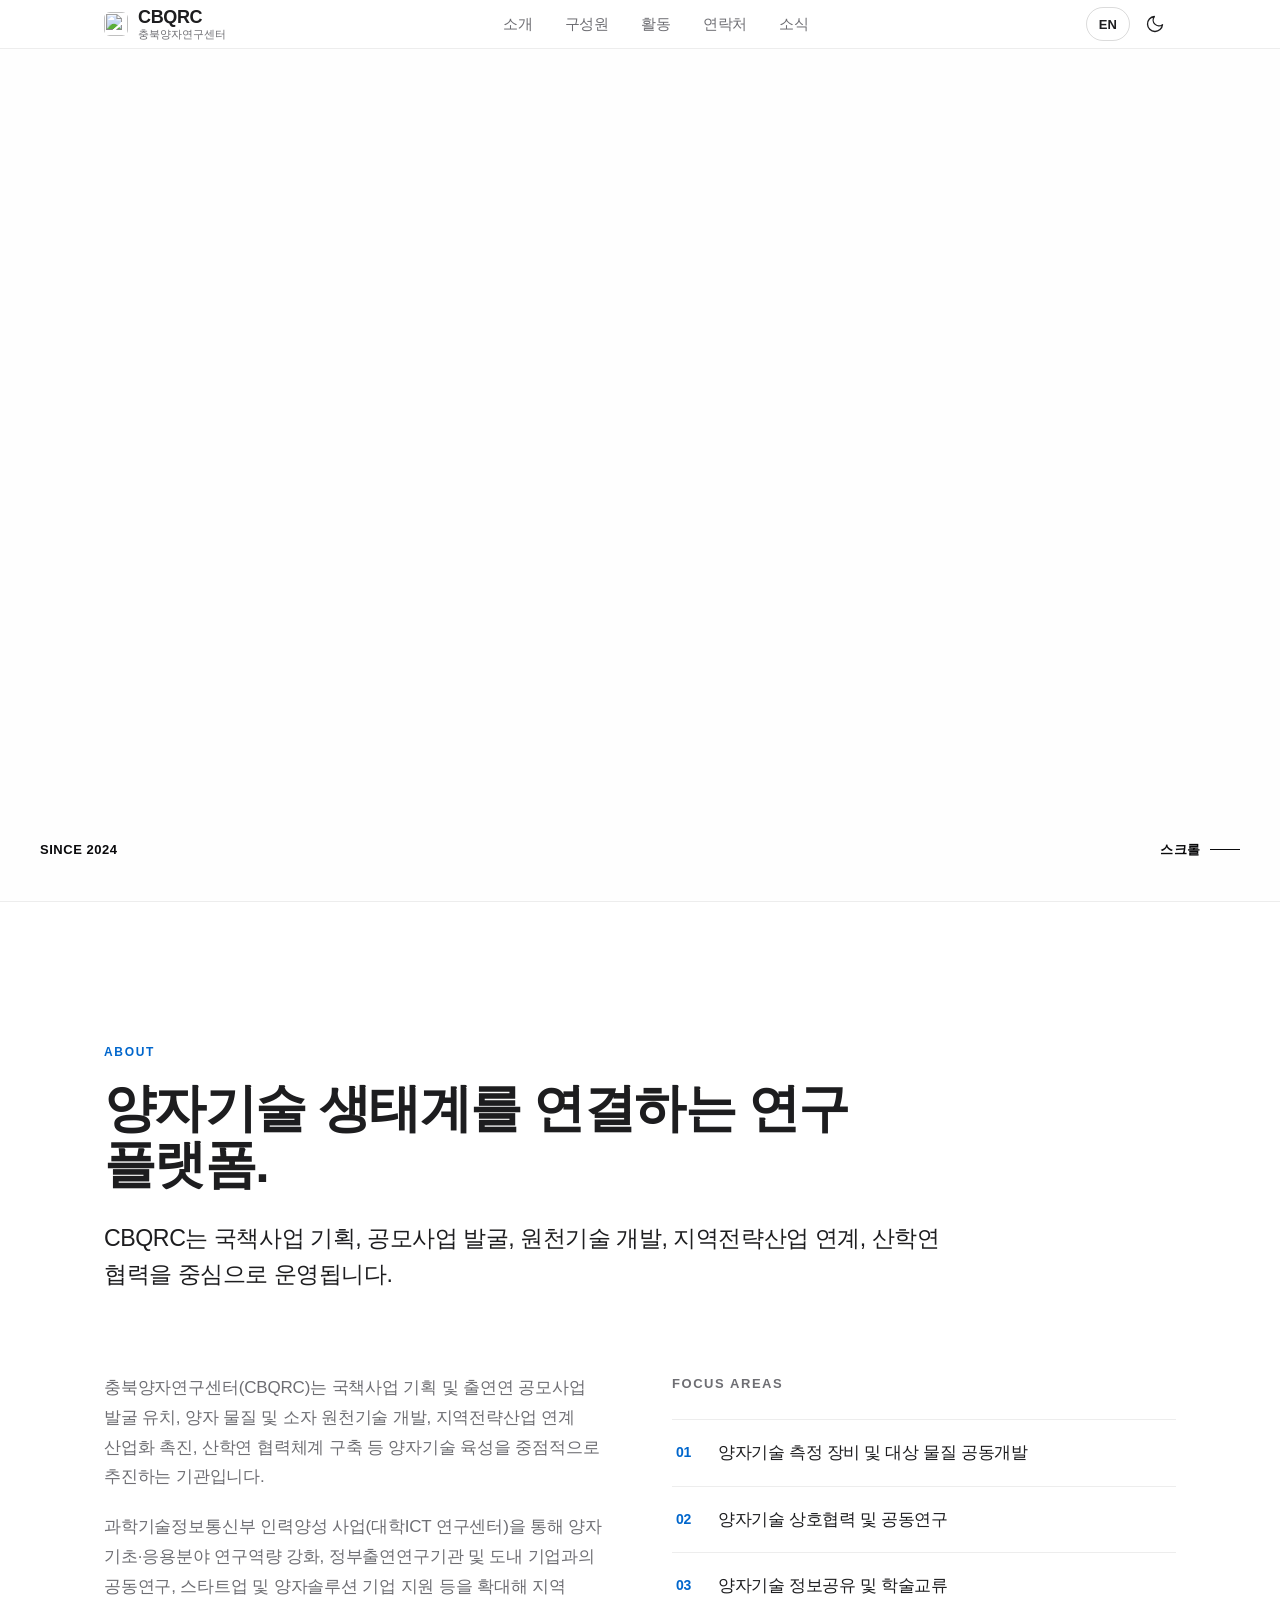
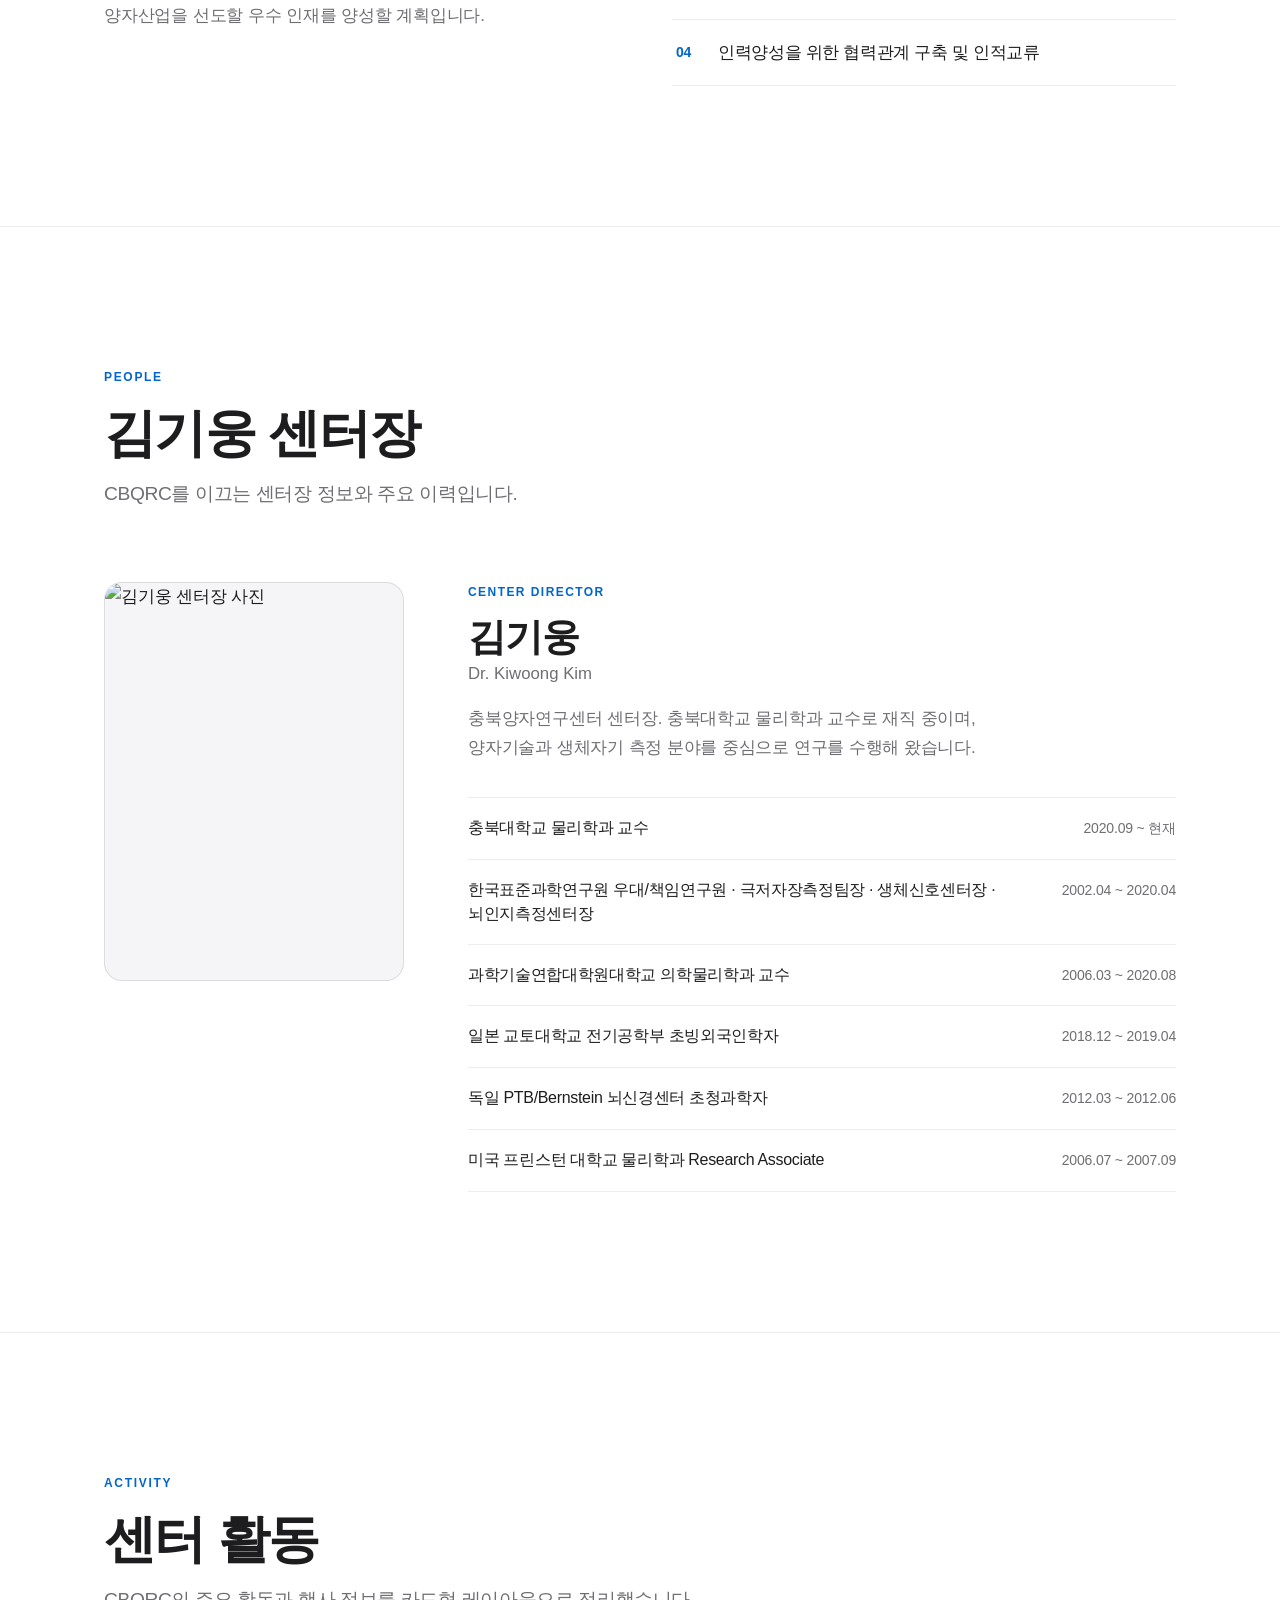
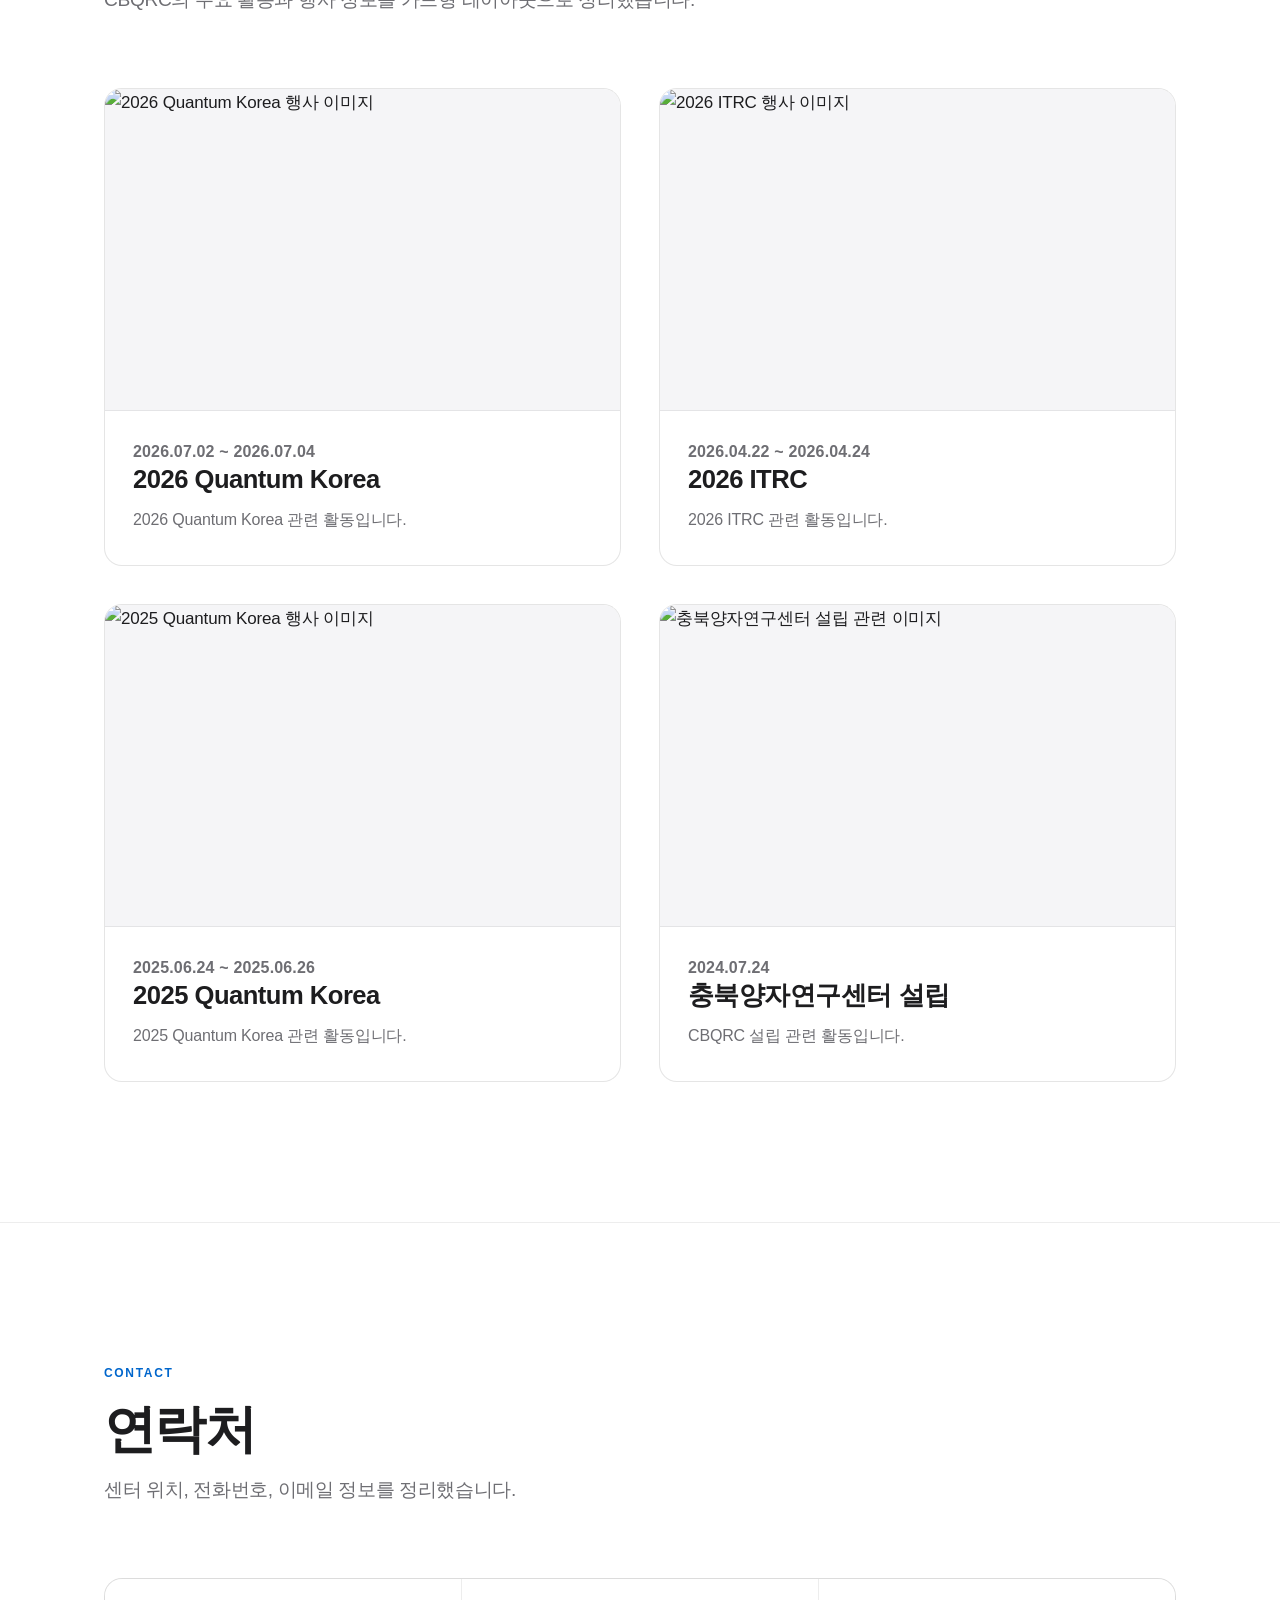
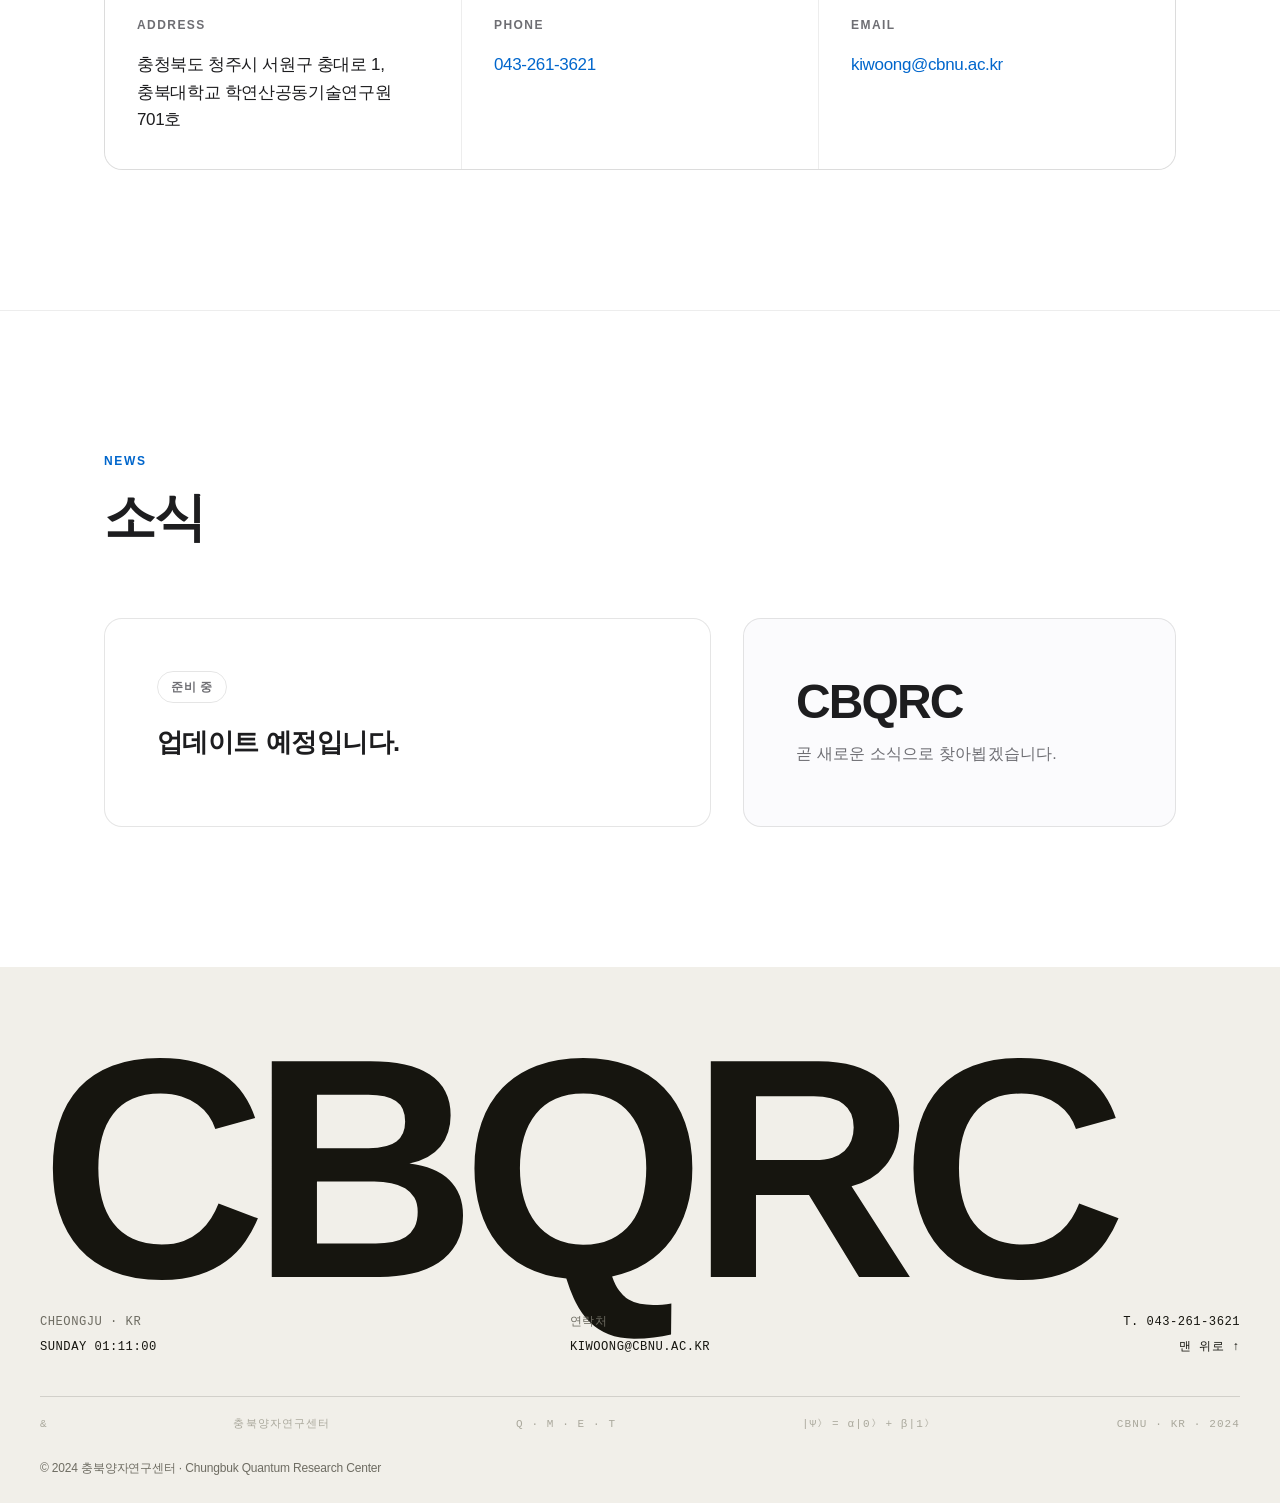
==== index.html @ f9947b8f "Add files via upload" ====
<!doctype html>
<html lang="ko">
<head>
<meta charset="utf-8">
<meta name="viewport" content="width=device-width, initial-scale=1, viewport-fit=cover">
<script>(function(){try{var k=localStorage.getItem('cbqrc-theme');var d=k?k==='dark':(window.matchMedia&&window.matchMedia('(prefers-color-scheme: dark)').matches);if(d)document.documentElement.setAttribute('data-theme','dark');}catch(e){}})();</script>
<meta name="description" content="충북양자연구센터 CBQRC 공식 홈페이지" data-i18n-content="meta.description">
<title data-i18n="meta.title">CBQRC | 충북양자연구센터</title>
<link rel="stylesheet" as="style" crossorigin href="https://cdn.jsdelivr.net/gh/orioncactus/pretendard@v1.3.9/dist/web/static/pretendard.css">
<script type="importmap">
{ "imports": { "three": "https://cdn.jsdelivr.net/npm/three@0.161.0/build/three.module.js" } }
</script>
<style>
  :root{
    --bg:#ffffff;
    --bg-soft:#fbfbfd;
    --bg-soft-2:#f5f5f7;
    --ink:#1d1d1f;
    --muted:#6e6e73;
    --line:rgba(0,0,0,0.10);
    --line-soft:rgba(0,0,0,0.07);
    --line-strong:rgba(0,0,0,0.14);
    --accent:#0066cc;
    --accent-hover:#0077ed;
    --radius-card:18px;
    --radius-btn:980px;
    --container:1120px;
    --nav-h:48px;
    --shadow:0 1px 2px rgba(0,0,0,0.04), 0 12px 40px rgba(0,0,0,0.05);
    --ease:cubic-bezier(0.22,0.61,0.36,1);
  }

  *,*::before,*::after{box-sizing:border-box;}

  html{
    -webkit-text-size-adjust:100%;
    scroll-behavior:smooth;
    scroll-padding-top:calc(var(--nav-h) + 16px);
  }

  body{
    margin:0;
    background:var(--bg);
    color:var(--ink);
    font-family:"Pretendard",-apple-system,BlinkMacSystemFont,"Segoe UI",sans-serif;
    font-size:17px;
    line-height:1.7;
    letter-spacing:-0.01em;
    -webkit-font-smoothing:antialiased;
    -moz-osx-font-smoothing:grayscale;
    text-rendering:optimizeLegibility;
    word-break:keep-all;
  }

  a{color:inherit;text-decoration:none;}

  img{max-width:100%;display:block;}

  h1,h2,h3{margin:0;}

  p{margin:0;}

  ::selection{background:rgba(0,102,204,0.14);}

  /* ---------- Skip link ---------- */
  .skip-link{
    position:fixed;
    top:8px;
    left:50%;
    transform:translateX(-50%) translateY(-160%);
    z-index:200;
    background:var(--ink);
    color:#fff;
    padding:10px 18px;
    border-radius:10px;
    font-size:14px;
    font-weight:600;
    transition:transform .2s var(--ease);
  }
  .skip-link:focus{transform:translateX(-50%) translateY(0);}

  /* ---------- Container ---------- */
  .container{
    width:100%;
    max-width:var(--container);
    margin-inline:auto;
    padding-inline:24px;
  }

  /* ---------- Focus visibility ---------- */
  a:focus-visible,
  button:focus-visible{
    outline:2px solid var(--accent);
    outline-offset:3px;
    border-radius:6px;
  }

  /* ---------- Nav ---------- */
  .nav{
    position:sticky;
    top:0;
    z-index:100;
    background:rgba(255,255,255,0.72);
    -webkit-backdrop-filter:saturate(180%) blur(18px);
    backdrop-filter:saturate(180%) blur(18px);
    border-bottom:1px solid var(--line-soft);
  }
  .nav__inner{
    height:var(--nav-h);
    display:flex;
    align-items:center;
    justify-content:space-between;
    gap:20px;
  }
  .nav__brand{
    display:inline-flex;
    align-items:center;
    gap:10px;
    font-size:18px;
    font-weight:700;
    letter-spacing:-0.02em;
    color:var(--ink);
  }
  .nav__brand img{
    width:24px;
    height:24px;
    border-radius:6px;
    object-fit:cover;
  }
  .nav__brand-name{line-height:1.1;}
  .nav__brand-name small{
    display:block;
    font-size:11px;
    font-weight:500;
    color:var(--muted);
    letter-spacing:0;
    margin-top:1px;
  }
  .nav__links{
    display:flex;
    align-items:center;
    gap:4px;
    list-style:none;
    margin:0;
    padding:0;
  }
  .nav__links a{
    position:relative;
    display:inline-block;
    padding:7px 14px;
    font-size:14.5px;
    font-weight:500;
    color:var(--muted);
    border-radius:8px;
    transition:color .2s var(--ease), background-color .2s var(--ease);
  }
  .nav__links a:hover{color:var(--ink);}
  .nav__links a[aria-current="true"]{
    color:var(--ink);
    font-weight:600;
  }
  .nav__links a[aria-current="true"]::after{
    content:"";
    position:absolute;
    left:14px;
    right:14px;
    bottom:1px;
    height:1.5px;
    background:var(--ink);
    border-radius:2px;
  }
  .nav__toggle{
    display:none;
    width:42px;
    height:42px;
    align-items:center;
    justify-content:center;
    background:transparent;
    border:0;
    border-radius:10px;
    cursor:pointer;
    color:var(--ink);
  }
  .nav__toggle svg{display:block;width:22px;height:22px;}
  .nav__toggle .icon-close{display:none;}
  .nav__toggle[aria-expanded="true"] .icon-open{display:none;}
  .nav__toggle[aria-expanded="true"] .icon-close{display:block;}

  /* ---------- Sections ---------- */
  main{display:block;}

  section{
    padding-block:clamp(72px,11vw,140px);
    border-top:1px solid var(--line-soft);
  }
  section:first-of-type{border-top:0;}

  .kicker{
    display:block;
    font-size:12px;
    font-weight:600;
    letter-spacing:0.14em;
    text-transform:uppercase;
    color:var(--accent);
    margin:0 0 18px;
  }

  h2{
    font-size:clamp(2rem,5vw,3.25rem);
    line-height:1.08;
    letter-spacing:-0.03em;
    font-weight:700;
  }

  h3{
    font-size:clamp(1.3rem,2.6vw,1.6rem);
    line-height:1.2;
    letter-spacing:-0.02em;
    font-weight:700;
  }

  .lead{
    font-size:clamp(1.15rem,2.2vw,1.45rem);
    line-height:1.55;
    letter-spacing:-0.02em;
    color:var(--ink);
    font-weight:500;
  }

  .body-text{
    color:var(--muted);
    font-size:17px;
    line-height:1.75;
  }

  /* ---------- Buttons ---------- */
  .btn{
    display:inline-flex;
    align-items:center;
    justify-content:center;
    gap:8px;
    padding:13px 26px;
    font-size:16px;
    font-weight:600;
    letter-spacing:-0.01em;
    border-radius:var(--radius-btn);
    border:1px solid transparent;
    cursor:pointer;
    transition:background-color .2s var(--ease), color .2s var(--ease), border-color .2s var(--ease), transform .15s var(--ease);
  }
  .btn:active{transform:scale(0.98);}
  .btn--primary{
    background:var(--accent);
    color:#fff;
  }
  .btn--primary:hover{background:var(--accent-hover);}
  .btn--ghost{
    background:transparent;
    color:var(--accent);
    border-color:var(--line-strong);
  }
  .btn--ghost:hover{
    border-color:var(--accent);
    background:rgba(0,102,204,0.04);
  }

  /* ---------- Hero (atuin-style 3D ribbon) ---------- */
  .hero{
    position:relative;
    width:100%;
    height:calc(100svh - var(--nav-h, 48px));
    min-height:600px;
    overflow:hidden;
    border-top:0;
    background:#fefefe;
    isolation:isolate;
    cursor:grab;
  }
  .hero.is-grabbing{ cursor:grabbing; }
  [data-theme="dark"] .hero{ background:#0a0c12; }

  .hero__canvas{
    position:absolute; inset:0; z-index:2;
    width:100%; height:100%; display:block;
    pointer-events:none;
  }

  .hero__copy{
    position:absolute; z-index:1;
    left:clamp(24px, 6vw, 96px);
    top:50%;
    transform:translateY(calc(-50% + var(--pY, 0px)));
    max-width:calc(100% - 40px);
    pointer-events:none;
    opacity:0;
  }
  .hero__title{
    margin:0;
    font-weight:450;
    font-size:clamp(72px, 8.2vw, 132px);
    line-height:0.95;
    letter-spacing:-0.05em;
    color:#0a0a0c;
    white-space:nowrap;
  }
  [data-theme="dark"] .hero__title{ color:#f3f5f8; }
  .hero__line{ display:block; }
  .hero__line--2{ margin-left:0.92em; }
  .hero__pill{ display:inline-block; }

  .hero__since,.hero__scrolldown{
    position:absolute; z-index:3; bottom:clamp(20px,3.4vw,40px);
    font-size:clamp(13px,1vw,16px); letter-spacing:0.04em; text-transform:uppercase; font-weight:600;
    color:#0a0a0c; text-decoration:none;
  }
  [data-theme="dark"] .hero__since,[data-theme="dark"] .hero__scrolldown{ color:#e7ebf2; }
  .hero__since{ left:clamp(20px,4vw,40px); }
  .hero__scrolldown{ right:clamp(20px,4vw,40px); display:inline-flex; align-items:center; gap:9px; transition:opacity .2s ease; }
  .hero__scrolldown:hover{ opacity:0.6; }
  .hero__scrolldown::after{ content:""; width:30px; height:1px; background:currentColor; display:inline-block; }
  .hero__sr{position:absolute;width:1px;height:1px;padding:0;margin:-1px;overflow:hidden;clip:rect(0 0 0 0);clip-path:inset(50%);white-space:nowrap;border:0;}

  /* CSS fallback when WebGL is unavailable: a static blue blob so the hero isn't empty */
  .hero--nogl .hero__canvas{ display:none; }
  .hero--nogl .hero__copy{ opacity:1; }
  .hero--nogl::before{
    content:""; position:absolute; z-index:2; top:-12%; right:-8%; width:66%; height:124%;
    background:linear-gradient(160deg, #126bff, #0743a8 68%, #002e76);
    border-radius:46% 46% 44% 44% / 60% 60% 40% 40%;
    transform:rotate(8deg); opacity:0.95; pointer-events:none;
  }

  @media (max-width:760px){
    .hero__title{ white-space:normal; font-size:clamp(40px,12vw,72px); }
    .hero__line--2{ margin-left:0; }
    .hero__copy{ left:20px; max-width:calc(100% - 36px); }
    .hero__since,.hero__scrolldown{ font-size:12px; }
    .hero__scrolldown::after{ width:18px; }
  }
  @media (prefers-reduced-motion:reduce){
    .hero__scrolldown{ transition:none; }
  }

  /* ---------- About ---------- */
  .about__head{
    max-width:840px;
  }
  .about__head .lead{
    margin-top:28px;
  }
  .about__grid{
    display:grid;
    grid-template-columns:1fr 1fr;
    gap:clamp(32px,5vw,72px);
    margin-top:clamp(48px,7vw,80px);
    align-items:start;
  }
  .about__body p{margin:0 0 20px;}
  .about__body p:last-child{margin-bottom:0;}
  .focus__label{
    display:block;
    font-size:13px;
    font-weight:600;
    letter-spacing:0.12em;
    text-transform:uppercase;
    color:var(--muted);
    margin:0 0 24px;
  }
  .focus-list{
    list-style:none;
    margin:0;
    padding:0;
    display:flex;
    flex-direction:column;
  }
  .focus-list li{
    display:flex;
    align-items:flex-start;
    gap:18px;
    padding:20px 4px;
    border-top:1px solid var(--line-soft);
    font-size:17px;
    font-weight:500;
    line-height:1.5;
    letter-spacing:-0.02em;
  }
  .focus-list li:last-child{border-bottom:1px solid var(--line-soft);}
  .focus-list__num{
    flex:0 0 auto;
    font-size:14px;
    font-weight:600;
    color:var(--accent);
    font-variant-numeric:tabular-nums;
    padding-top:2px;
    min-width:24px;
  }

  /* ---------- People ---------- */
  .section-head{max-width:760px;}
  .section-head h2{margin-bottom:18px;}
  .section-head .subhead{
    color:var(--muted);
    font-size:clamp(1.05rem,1.8vw,1.2rem);
    line-height:1.6;
    letter-spacing:-0.02em;
    margin:0;
  }
  .people__card{
    display:grid;
    grid-template-columns:300px 1fr;
    gap:clamp(32px,5vw,64px);
    margin-top:clamp(48px,7vw,72px);
    align-items:start;
  }
  .people__photo{
    margin:0;
    border-radius:var(--radius-card);
    overflow:hidden;
    border:1px solid var(--line);
    background:var(--bg-soft-2);
  }
  .people__photo img{
    width:100%;
    aspect-ratio:3/4;
    object-fit:cover;
  }
  .people__role{
    font-size:12px;
    font-weight:600;
    letter-spacing:0.12em;
    text-transform:uppercase;
    color:var(--accent);
    margin:0 0 14px;
  }
  .people__name{
    font-size:clamp(1.8rem,3.5vw,2.4rem);
    font-weight:700;
    letter-spacing:-0.03em;
    line-height:1.1;
  }
  .people__name-en{
    display:block;
    margin-top:6px;
    font-size:1.05rem;
    font-weight:500;
    color:var(--muted);
    letter-spacing:0;
  }
  .people__desc{
    margin:22px 0 0;
    color:var(--muted);
    font-size:17px;
    line-height:1.7;
    max-width:560px;
  }
  .career{
    margin:34px 0 0;
    padding:0;
  }
  .career__row{
    display:grid;
    grid-template-columns:1fr auto;
    gap:12px 24px;
    align-items:baseline;
    padding:18px 0;
    border-top:1px solid var(--line-soft);
  }
  .career__row:last-child{border-bottom:1px solid var(--line-soft);}
  .career__title{
    margin:0;
    font-size:16px;
    font-weight:500;
    line-height:1.5;
    letter-spacing:-0.02em;
  }
  .career__period{
    margin:0;
    font-size:14px;
    color:var(--muted);
    font-variant-numeric:tabular-nums;
    white-space:nowrap;
  }

  /* ---------- Activity ---------- */
  .activity__grid{
    display:grid;
    grid-template-columns:repeat(2, 1fr);
    gap:clamp(24px,3vw,40px);
    margin-top:clamp(48px,7vw,72px);
  }
  .card{
    border:1px solid var(--line);
    border-radius:var(--radius-card);
    background:#fff;
    overflow:hidden;
    transition:transform .35s var(--ease), box-shadow .35s var(--ease), border-color .35s var(--ease);
  }
  .card:hover{
    transform:translateY(-4px);
    box-shadow:var(--shadow);
    border-color:var(--line-strong);
  }
  .card__media{
    aspect-ratio:16/10;
    overflow:hidden;
    background:var(--bg-soft-2);
    border-bottom:1px solid var(--line-soft);
  }
  .card__media img{
    width:100%;
    height:100%;
    object-fit:cover;
    transition:transform .5s var(--ease);
  }
  .card:hover .card__media img{transform:scale(1.03);}
  .card__body{padding:28px 28px 32px;}
  .card__date{
    font-size:13.5px;
    font-weight:600;
    color:var(--accent);
    font-variant-numeric:tabular-nums;
    margin:0 0 12px;
    letter-spacing:0.01em;
  }
  .card__body h3{margin:0 0 12px;}
  .card__body p{
    margin:0;
    color:var(--muted);
    font-size:16px;
    line-height:1.6;
  }

  /* ---------- Contact ---------- */
  .contact__grid{
    display:grid;
    grid-template-columns:repeat(3,1fr);
    gap:1px;
    margin-top:clamp(48px,7vw,72px);
    background:var(--line-soft);
    border:1px solid var(--line-soft);
    border-radius:var(--radius-card);
    overflow:hidden;
  }
  .contact__item{
    background:#fff;
    padding:36px 32px;
  }
  .contact__label{
    font-size:12px;
    font-weight:600;
    letter-spacing:0.12em;
    text-transform:uppercase;
    color:var(--muted);
    margin:0 0 16px;
  }
  .contact__value{
    font-size:17px;
    line-height:1.6;
    letter-spacing:-0.02em;
    margin:0;
    font-weight:500;
  }
  .contact__value a{
    color:var(--accent);
    transition:color .2s var(--ease);
  }
  .contact__value a:hover{color:var(--accent-hover);}

  /* ---------- News ---------- */
  .news{
    display:grid;
    grid-template-columns:1.4fr 1fr;
    gap:clamp(24px,3vw,32px);
    margin-top:clamp(48px,7vw,72px);
    align-items:stretch;
  }
  .news__card{
    padding:clamp(36px,5vw,52px);
    border:1px solid var(--line);
    border-radius:var(--radius-card);
    background:#fff;
  }
  .news__tag{
    display:inline-block;
    font-size:12px;
    font-weight:600;
    letter-spacing:0.05em;
    color:var(--muted);
    padding:5px 13px;
    border:1px solid var(--line);
    border-radius:var(--radius-btn);
    margin:0 0 24px;
  }
  .news__card h3{margin:0 0 16px;max-width:600px;}
  .news__card p{
    margin:0;
    color:var(--muted);
    font-size:17px;
    line-height:1.7;
    max-width:640px;
  }
  .news__accent{
    padding:clamp(36px,5vw,52px);
    border:1px solid var(--line);
    border-radius:var(--radius-card);
    background:var(--bg-soft);
    display:flex;
    flex-direction:column;
    justify-content:center;
  }
  .news__accent-brand{
    font-size:clamp(2.2rem,5vw,3rem);
    font-weight:800;
    letter-spacing:-0.04em;
    color:var(--ink);
    line-height:1;
  }
  .news__accent-text{
    margin-top:14px;
    font-size:16px;
    color:var(--muted);
    letter-spacing:0.01em;
  }

  /* ---------- Footer (aino-style giant wordmark) ---------- */
  .footer{
    --f-bg:#f1efe9; --f-ink:#16150f; --f-mut:#6e6c62; --f-faint:#aaa89c; --f-line:rgba(22,21,15,0.14);
    border-top:0;
    background:var(--f-bg);
    color:var(--f-ink);
    overflow:hidden;
    padding:clamp(48px,6vw,96px) clamp(20px,4vw,40px) 0;
  }
  [data-theme="dark"] .footer{
    --f-bg:#0b0d12; --f-ink:#f1efe8; --f-mut:#8b90a0; --f-faint:#555a66; --f-line:rgba(241,239,232,0.12);
  }
  .footer__mark{
    font-weight:800;
    font-size:clamp(3.4rem, 24.5vw, 23rem);
    line-height:0.8;
    letter-spacing:-0.05em;
    color:var(--f-ink);
    white-space:nowrap;
  }
  .footer__cols{
    display:flex; justify-content:space-between; flex-wrap:wrap; gap:18px 24px;
    margin-top:clamp(12px,1.4vw,22px);
    font-family:ui-monospace,"SF Mono","Cascadia Code","Roboto Mono",Consolas,monospace;
    font-size:clamp(11px,0.95vw,13px); letter-spacing:0.04em; text-transform:uppercase;
  }
  .footer__col{ display:flex; flex-direction:column; gap:4px; }
  .footer__col--end{ text-align:right; align-items:flex-end; }
  .footer__k{ color:var(--f-mut); }
  .footer__v,.footer__clock{ color:var(--f-ink); text-decoration:none; font-variant-numeric:tabular-nums; }
  .footer__v{ transition:opacity .2s var(--ease); }
  .footer__v:hover{ opacity:0.55; }
  .footer__strip{
    display:flex; justify-content:space-between; gap:14px;
    margin-top:clamp(22px,3vw,40px); padding:clamp(12px,1.4vw,18px) 0 clamp(16px,2vw,24px);
    border-top:1px solid var(--f-line);
    font-family:ui-monospace,"SF Mono",Consolas,monospace; font-size:11px; letter-spacing:0.1em;
    color:var(--f-faint); white-space:nowrap; overflow:hidden;
  }
  .footer__strip span{ flex:0 0 auto; }
  .footer__legal{ margin:0; padding:0 0 clamp(20px,2vw,30px); font-size:12px; color:var(--f-mut); }
  @media (max-width:760px){
    .footer__col--end{ text-align:left; align-items:flex-start; }
    .footer__strip{ font-size:10px; letter-spacing:0.04em; }
    .footer__strip span:nth-child(2),.footer__strip span:nth-child(4){ display:none; }
  }

  /* ---------- Reveal animation ---------- */
  .reveal{
    opacity:0;
    transform:translateY(14px);
    transition:opacity .7s var(--ease), transform .7s var(--ease);
    will-change:opacity,transform;
  }
  .reveal.is-visible{
    opacity:1;
    transform:none;
  }

  /* ---------- Mobile ---------- */
  @media (max-width:860px){
    .nav__toggle{display:inline-flex;}
    .nav__links{
      position:fixed;
      top:var(--nav-h);
      left:0;
      right:0;
      flex-direction:column;
      align-items:stretch;
      gap:2px;
      padding:14px 18px 26px;
      background:rgba(255,255,255,0.96);
      -webkit-backdrop-filter:saturate(180%) blur(18px);
      backdrop-filter:saturate(180%) blur(18px);
      border-bottom:1px solid var(--line);
      transform:translateY(-12px);
      opacity:0;
      pointer-events:none;
      transition:opacity .28s var(--ease), transform .28s var(--ease);
    }
    .nav.is-open .nav__links{
      opacity:1;
      transform:translateY(0);
      pointer-events:auto;
    }
    .nav__links a{
      padding:13px 12px;
      font-size:16px;
      border-radius:10px;
    }
    .nav__links a:hover,
    .nav__links a[aria-current="true"]{
      background:var(--bg-soft-2);
    }
    .nav__links a[aria-current="true"]::after{display:none;}
  }

  @media (max-width:780px){
    .about__grid{grid-template-columns:1fr;}
    .people__card{grid-template-columns:1fr;}
    .people__photo{max-width:300px;}
    .activity__grid{grid-template-columns:1fr;}
    .contact__grid{grid-template-columns:1fr;}
    .news{grid-template-columns:1fr;}
  }

  @media (max-width:520px){
    body{font-size:16px;}
    .container{padding-inline:20px;}
    .hero__cta{flex-direction:column;align-items:stretch;}
    .hero__cta .btn{width:100%;}
    .career__row{grid-template-columns:1fr;gap:4px;}
    .career__period{white-space:normal;}
    .contact__item{padding:28px 24px;}
    .news__card,.news__accent{padding:32px 26px;}
  }

  /* ---------- Reduced motion ---------- */
  @media (prefers-reduced-motion:reduce){
    html{scroll-behavior:auto;}
    .reveal{opacity:1;transform:none;transition:none;}
    .card,.card__media img,.btn,.nav__links,.nav__toggle,
    .nav__links a,.skip-link{
      transition:none !important;
    }
    .card:hover{transform:none;}
    .card:hover .card__media img{transform:none;}
  }

  /* ============================================================
     DARK MODE
     Activated by <html data-theme="dark">. Remaps the EXISTING
     :root custom properties to an Apple-style dark palette, then
     patches the handful of components that hardcode #fff / light
     gradients / light rgba() values rather than using a var().
     Light mode is untouched, so it remains identical to today.
     ============================================================ */

  [data-theme="dark"]{
    /* Surfaces: near-black base, slightly lifted cards */
    --bg:#000000;
    --bg-soft:#0b0b0d;
    --bg-soft-2:#161617;
    /* Text */
    --ink:#f5f5f7;
    --muted:#a1a1a6;
    /* Hairlines: light, low-alpha on dark */
    --line:rgba(255,255,255,0.12);
    --line-soft:rgba(255,255,255,0.08);
    --line-strong:rgba(255,255,255,0.20);
    /* Accent: brighter blue for AA contrast on near-black */
    --accent:#2997ff;
    --accent-hover:#4aa8ff;
    /* Minimal shadow; deeper on dark so cards still read as raised */
    --shadow:0 1px 2px rgba(0,0,0,0.5), 0 12px 40px rgba(0,0,0,0.55);
  }

  /* ---- Selection ---- */
  [data-theme="dark"] ::selection{background:rgba(41,151,255,0.30);}

  /* ---- Sticky nav: translucent dark instead of translucent white ---- */
  [data-theme="dark"] .nav{
    background:rgba(11,11,13,0.72);
  }

  /* ---- Primary button: dark text on bright accent (Apple dark style) ---- */
  [data-theme="dark"] .btn--primary{color:#000;}
  /* Ghost button hover wash uses the new accent hue */
  [data-theme="dark"] .btn--ghost:hover{background:rgba(41,151,255,0.12);}

  /* ---- Hero gradient: black -> soft ---- */
  [data-theme="dark"] .hero{
    background:linear-gradient(180deg,#000000 0%,#0b0b0d 100%);
  }

  /* ---- Hero visual panel gradient + inner mark ---- */
  [data-theme="dark"] .hero__visual{
    background:linear-gradient(180deg,#0b0b0d 0%,#161617 100%);
  }
  [data-theme="dark"] .hero__visual-mark{
    background:#1d1d1f;
  }

  /* ---- Surfaces that hardcode #fff in light mode ---- */
  [data-theme="dark"] .card,
  [data-theme="dark"] .contact__item,
  [data-theme="dark"] .news__card{
    background:var(--bg-soft);
  }

  /* ---- News accent panel: lift slightly above page bg ---- */
  [data-theme="dark"] .news__accent{
    background:var(--bg-soft-2);
  }

  /* ---- Skip link stays legible on its light pill in dark mode ---- */
  [data-theme="dark"] .skip-link{color:#000;}

  /* ---- Mobile nav drawer panel ---- */
  @media (max-width:860px){
    [data-theme="dark"] .nav__links{
      background:rgba(11,11,13,0.96);
    }
  }

  /* ============================================================
     THEME-CHANGE TRANSITION
     Smoothly cross-fade the core color properties when toggling.
     Scoped to the properties that change so layout/animation
     (reveal, hover transforms) are unaffected. Disabled fully
     under prefers-reduced-motion.
     ============================================================ */
  @media (prefers-reduced-motion:no-preference){
    body,
    .nav,
    .nav__links,
    .hero,
    .hero__visual,
    .hero__visual-mark,
    .card,
    .contact__item,
    .news__card,
    .news__accent,
    .footer,
    .people__photo,
    .news__tag,
    .btn{
      transition:
        background-color .4s var(--ease),
        border-color .4s var(--ease),
        color .4s var(--ease),
        box-shadow .4s var(--ease);
    }
    /* The theme toggle's icon swap */
    .theme-toggle svg{transition:opacity .25s var(--ease), transform .35s var(--ease);}
  }

  /* ============================================================
     THEME TOGGLE BUTTON
     Sits in the top bar next to the hamburger. Square 42x42 hit
     target (matches .nav__toggle) so it stays usable at 360px.
     Sun shown in dark mode (tap -> go light); moon shown in light
     mode (tap -> go dark).
     ============================================================ */
  .theme-toggle{
    display:inline-flex;
    align-items:center;
    justify-content:center;
    flex:0 0 auto;
    width:42px;
    height:42px;
    margin-left:2px;
    background:transparent;
    border:0;
    border-radius:10px;
    cursor:pointer;
    color:var(--ink);
    -webkit-tap-highlight-color:transparent;
    transition:background-color .2s var(--ease), color .2s var(--ease);
  }
  .theme-toggle:hover{background:var(--bg-soft-2);}
  .theme-toggle svg{display:block;width:20px;height:20px;}
  /* Default (light): show moon, hide sun */
  .theme-toggle .icon-sun{display:none;}
  .theme-toggle .icon-moon{display:block;}
  /* Dark: show sun, hide moon */
  [data-theme="dark"] .theme-toggle .icon-sun{display:block;}
  [data-theme="dark"] .theme-toggle .icon-moon{display:none;}

  /* Keep the actions group (toggle + hamburger) tidy on the right */
  .nav__actions{
    display:inline-flex;
    align-items:center;
    gap:2px;
  }

  /* ============================================================
     LANGUAGE TOGGLE BUTTON
     Sits in the top bar next to the theme toggle. Pill-shaped
     text button; auto width but min-height matches the 42px
     square controls so it lines up at all breakpoints / 360px.
     ============================================================ */
  .lang-toggle{
    display:inline-flex;
    align-items:center;
    justify-content:center;
    flex:0 0 auto;
    min-width:42px;
    height:34px;
    padding:0 12px;
    background:transparent;
    border:1px solid var(--line-strong);
    border-radius:var(--radius-btn);
    cursor:pointer;
    color:var(--ink);
    font-family:inherit;
    font-size:13px;
    font-weight:600;
    letter-spacing:0.01em;
    line-height:1;
    -webkit-tap-highlight-color:transparent;
    transition:background-color .2s var(--ease), color .2s var(--ease), border-color .2s var(--ease);
  }
  .lang-toggle:hover{
    background:var(--bg-soft-2);
    border-color:var(--accent);
    color:var(--accent);
  }

  @media (prefers-reduced-motion:reduce){
    .theme-toggle{transition:none !important;}
    .theme-toggle svg{transition:none !important;}
    .lang-toggle{transition:none !important;}
  }

  /* ============================================================
     TOP-BAR — small-screen condensing so brand + 3 controls fit
     at 360px without horizontal overflow.
     ============================================================ */
  @media (max-width:420px){
    .nav__inner{gap:10px;}
    .nav__brand{font-size:16px;gap:8px;}
    .nav__brand-name small{font-size:10px;}
    .theme-toggle{width:40px;height:40px;}
    .nav__toggle{width:40px;height:40px;}
    .lang-toggle{padding:0 9px;height:32px;font-size:12px;min-width:38px;}
  }
  @media (max-width:360px){
    .nav__brand-name small{display:none;}
  }

  /* =========================================================================
     CBQRC — Interaction / micro-animation layer
     Additive only. Append to the END of the existing <style> block so these
     rules win on equal specificity. Uses the existing --ease token and adds a
     couple of new easing tokens. Nothing here changes layout box sizes, so it
     cannot introduce horizontal overflow.
     ========================================================================= */

  :root{
    /* gentler "settle" curve for reveals; standard ease for swaps */
    --ease-out:cubic-bezier(0.16,1,0.3,1);
    --ease-soft:cubic-bezier(0.4,0,0.2,1);
    --reveal-rise:18px;
  }

  /* -------------------------------------------------------------------------
     1) HERO ENTRANCE (on load, not scroll-triggered)
     The hero .reveal items are taken over by .hero-anim: JS removes the
     IntersectionObserver from them and adds .hero-anim to the <section>.
     Each child starts hidden and animates in on a stagger via --i.
     ------------------------------------------------------------------------- */
  .hero.hero-anim .hero__eyebrow,
  .hero.hero-anim h1,
  .hero.hero-anim .hero__desc,
  .hero.hero-anim .hero__cta,
  .hero.hero-anim .hero__visual{
    opacity:0;
    transform:translateY(20px);
  }
  .hero.hero-anim.is-ready .hero__eyebrow,
  .hero.hero-anim.is-ready h1,
  .hero.hero-anim.is-ready .hero__desc,
  .hero.hero-anim.is-ready .hero__cta,
  .hero.hero-anim.is-ready .hero__visual{
    animation:heroIn .9s var(--ease-out) both;
    animation-delay:calc(var(--i, 0) * 110ms);
  }
  /* the hero visual is heavier — let it rise a touch more slowly + softer */
  .hero.hero-anim.is-ready .hero__visual{
    animation-duration:1.05s;
  }
  @keyframes heroIn{
    from{opacity:0;transform:translateY(20px);}
    to{opacity:1;transform:translateY(0);}
  }
  /* When hero-anim is active, neutralize the inherited .reveal transition on
     those same nodes so the two systems don't fight. */
  .hero.hero-anim .reveal{transition:none;}
  .hero.hero-anim .reveal.is-visible{opacity:0;transform:translateY(20px);} /* JS drives it */
  .hero.hero-anim.is-ready .reveal{opacity:1;transform:none;}

  /* -------------------------------------------------------------------------
     2) REFINED SCROLL-REVEAL
     Nicer easing + longer settle. Grouped children stagger via --i set by JS
     on the container (data-stagger). Items keep their own .reveal but inherit
     a per-item delay.
     ------------------------------------------------------------------------- */
  .reveal{
    transform:translateY(var(--reveal-rise));
    transition:opacity .8s var(--ease-out), transform .8s var(--ease-out);
  }
  /* staggered children: container marked [data-stagger], each child gets --i */
  [data-stagger] > .reveal,
  [data-stagger] > * > .reveal{
    transition-delay:calc(var(--i, 0) * 80ms);
  }

  /* -------------------------------------------------------------------------
     3) HOVER / ACTIVE MICRO-INTERACTIONS
     Calm: small translate / hairline tint shifts. Pointer-aware so touch
     devices never get stuck hover states.
     ------------------------------------------------------------------------- */

  /* nav links: subtle background bloom from the existing transition + a tiny
     underline grow on the active item already exists; add a hover lift of the
     label baseline-safe via background only (no transform to avoid blur). */
  @media (hover:hover) and (pointer:fine){
    .nav__links a{
      transition:color .2s var(--ease), background-color .2s var(--ease);
    }
    .nav__links a:hover{
      background-color:var(--bg-soft-2);
    }

    /* contact cells: hairline + faint tint lift on hover */
    .contact__item{
      transition:background-color .3s var(--ease);
    }
    .contact__item:hover{
      background:var(--bg-soft);
    }

    /* career rows + focus-list rows: nudge content right, accent the number */
    .career__row,
    .focus-list li{
      transition:transform .3s var(--ease-out), background-color .3s var(--ease);
    }
    .career__row:hover,
    .focus-list li:hover{
      transform:translateX(4px);
    }
    .focus-list__num{
      transition:color .3s var(--ease), transform .3s var(--ease-out);
    }
    .focus-list li:hover .focus-list__num{
      transform:translateX(2px);
    }

    /* buttons: lift slightly on hover (active scale already exists) */
    .btn{
      transition:background-color .2s var(--ease), color .2s var(--ease),
                 border-color .2s var(--ease), transform .18s var(--ease-out),
                 box-shadow .25s var(--ease);
    }
    .btn--primary:hover{
      transform:translateY(-1px);
      box-shadow:0 6px 18px rgba(0,102,204,0.20);
    }
    .btn--ghost:hover{
      transform:translateY(-1px);
    }
  }
  /* active feedback works on touch too (no hover dependency) */
  .btn:active{transform:scale(0.98);}
  .contact__value a:active{opacity:.7;}

  /* -------------------------------------------------------------------------
     4) HERO ORBITAL — slow continuous rotation
     Rotates only the orbital ellipses group; the center nucleus stays put.
     We rotate the whole SVG but counter-rotate is unnecessary since the mark
     is radially symmetric enough — a slow full spin reads as "calm orbit".
     ------------------------------------------------------------------------- */
  @media (prefers-reduced-motion:no-preference){
    .hero__visual-mark svg{
      animation:orbitSpin 48s linear infinite;
      transform-origin:50% 50%;
      transform-box:fill-box;
    }
    /* pause the spin when the tab/section isn't visible to save power:
       JS toggles .is-paused on the mark when offscreen. */
    .hero__visual-mark.is-paused svg{
      animation-play-state:paused;
    }
  }
  @keyframes orbitSpin{
    from{transform:rotate(0deg);}
    to{transform:rotate(360deg);}
  }

  /* -------------------------------------------------------------------------
     5) THEME / LANGUAGE CROSSFADE
     When JS sets data-swapping="theme" or "lang" on <html>, briefly fade the
     page content so the swap reads as a soft dissolve instead of a hard cut.
     Works regardless of whether the toggles currently exist — it's a no-op
     until something sets the attribute.
     ------------------------------------------------------------------------- */
  html[data-swapping]{
    /* mask the swap moment */
  }
  html[data-swapping] body{
    transition:opacity .26s var(--ease-soft);
  }
  html[data-swapping="out"] body{
    opacity:0;
  }
  /* Theme color tokens, if/when a [data-theme] toggle is added, will tween
     smoothly because we transition the few surfaces that read from vars. */
  body,
  .nav,
  .card,
  .contact__item,
  .hero,
  .hero__visual,
  .news__card,
  .news__accent{
    transition:background-color .4s var(--ease-soft),
               color .4s var(--ease-soft),
               border-color .4s var(--ease-soft);
  }

  /* -------------------------------------------------------------------------
     6) SCROLL-PROGRESS INDICATOR (thin, on-brand, top hairline)
     Fixed 2px bar under nothing — sits at the very top, above the nav blur.
     Width driven by --scroll-progress (0..1) set by JS via rAF.
     ------------------------------------------------------------------------- */
  .scroll-progress{
    position:fixed;
    top:0;
    left:0;
    height:2px;
    width:100%;
    z-index:101; /* just above .nav (100) */
    transform-origin:0 50%;
    transform:scaleX(var(--scroll-progress, 0));
    background:linear-gradient(90deg,var(--accent),var(--accent-hover));
    opacity:.9;
    pointer-events:none;
    will-change:transform;
  }

  /* =========================================================================
     REDUCED MOTION — neutralize everything added above.
     Mirror the existing reduced-motion block; append alongside it.
     ========================================================================= */
  @media (prefers-reduced-motion:reduce){
    /* hero entrance off */
    .hero.hero-anim.is-ready .hero__eyebrow,
    .hero.hero-anim.is-ready h1,
    .hero.hero-anim.is-ready .hero__desc,
    .hero.hero-anim.is-ready .hero__cta,
    .hero.hero-anim.is-ready .hero__visual,
    .hero.hero-anim .hero__eyebrow,
    .hero.hero-anim h1,
    .hero.hero-anim .hero__desc,
    .hero.hero-anim .hero__cta,
    .hero.hero-anim .hero__visual{
      animation:none !important;
      opacity:1 !important;
      transform:none !important;
    }
    .hero.hero-anim .reveal,
    .hero.hero-anim .reveal.is-visible{
      opacity:1 !important;
      transform:none !important;
    }

    /* reveal stagger off (existing block already kills .reveal transition) */
    [data-stagger] > .reveal,
    [data-stagger] > * > .reveal{transition-delay:0s !important;}

    /* hover micro-interactions: remove transforms/transitions */
    .career__row,.focus-list li,.focus-list__num,
    .contact__item,.btn{
      transition:none !important;
    }
    .career__row:hover,
    .focus-list li:hover,
    .focus-list li:hover .focus-list__num,
    .btn--primary:hover,
    .btn--ghost:hover{
      transform:none !important;
      box-shadow:none !important;
    }

    /* orbital spin off */
    .hero__visual-mark svg{animation:none !important;}

    /* swap crossfade off */
    html[data-swapping] body,
    html[data-swapping="out"] body{transition:none !important;opacity:1 !important;}
    body,.nav,.card,.contact__item,.hero,.hero__visual,
    .news__card,.news__accent{transition:none !important;}

    /* scroll-progress: keep it static / hidden to avoid motion */
    .scroll-progress{display:none !important;}
  }
</style>
</head>
<body id="top">
  <a class="skip-link" href="#main" data-i18n="a11y.skipLink">본문으로 이동</a>

  <header class="nav" id="site-nav">
    <div class="container nav__inner">
      <a class="nav__brand" href="#top" aria-label="CBQRC 충북양자연구센터 홈" data-i18n-aria-label="nav.brand.aria">
        <img src="https://raw.githubusercontent.com/tjdgus5160/tjdgus5160.github.io/main/CBQRC_logo.png" alt="" aria-hidden="true">
        <span class="nav__brand-name">CBQRC<small data-i18n="nav.brand.sub">충북양자연구센터</small></span>
      </a>
      <nav aria-label="주요 메뉴" data-i18n-aria-label="nav.menu.aria">
        <ul class="nav__links" id="nav-links">
          <li><a href="#about" data-i18n="nav.link.about">소개</a></li>
          <li><a href="#people" data-i18n="nav.link.people">구성원</a></li>
          <li><a href="#activity" data-i18n="nav.link.activity">활동</a></li>
          <li><a href="#contact" data-i18n="nav.link.contact">연락처</a></li>
          <li><a href="#news" data-i18n="nav.link.news">소식</a></li>
        </ul>
      </nav>
      <div class="nav__actions">
        <button class="lang-toggle" id="lang-toggle" type="button" aria-label="Switch to English">EN</button>
        <button class="theme-toggle" id="theme-toggle" type="button"
                aria-label="다크 모드 전환" aria-pressed="false">
          <!-- Moon: shown in light mode (click to enable dark) -->
          <svg class="icon-moon" viewBox="0 0 24 24" fill="none" stroke="currentColor"
               stroke-width="1.6" stroke-linecap="round" stroke-linejoin="round" aria-hidden="true">
            <path d="M21 12.8A9 9 0 1 1 11.2 3a7 7 0 0 0 9.8 9.8z"/>
          </svg>
          <!-- Sun: shown in dark mode (click to enable light) -->
          <svg class="icon-sun" viewBox="0 0 24 24" fill="none" stroke="currentColor"
               stroke-width="1.6" stroke-linecap="round" stroke-linejoin="round" aria-hidden="true">
            <circle cx="12" cy="12" r="4.2"/>
            <path d="M12 2.5v2.4M12 19.1v2.4M4.6 4.6l1.7 1.7M17.7 17.7l1.7 1.7M2.5 12h2.4M19.1 12h2.4M4.6 19.4l1.7-1.7M17.7 6.3l1.7-1.7"/>
          </svg>
        </button>

        <button class="nav__toggle" id="nav-toggle" type="button" aria-label="메뉴 열기" aria-expanded="false" aria-controls="nav-links">
          <svg class="icon-open" viewBox="0 0 24 24" fill="none" stroke="currentColor" stroke-width="1.6" stroke-linecap="round" aria-hidden="true"><path d="M3 6h18M3 12h18M3 18h18"/></svg>
          <svg class="icon-close" viewBox="0 0 24 24" fill="none" stroke="currentColor" stroke-width="1.6" stroke-linecap="round" aria-hidden="true"><path d="M5 5l14 14M19 5L5 19"/></svg>
        </button>
      </div>
    </div>
  </header>

  <main id="main">

    <!-- HERO -->
    <section class="hero" id="home" aria-labelledby="hero-title">
      <canvas class="hero__canvas" id="hero-canvas" aria-hidden="true"></canvas>
      <div class="hero__copy">
        <h1 id="hero-title" class="hero__title">
          <span class="hero__line hero__line--1" data-i18n="hero.l1">We turn ideas</span>
          <span class="hero__line hero__line--2"><span class="hero__pill" data-i18n="hero.l2">into the future</span></span>
        </h1>
      </div>
      <span class="hero__since" data-i18n="hero.since">SINCE 2024</span>
      <a class="hero__scrolldown" href="#about" aria-labelledby="hero-scroll-label">
        <span class="hero__sr" id="hero-scroll-label" data-i18n="hero.scrollAria">아래로 스크롤하여 센터 소개로 이동</span>
        <span aria-hidden="true" data-i18n="hero.scroll">SCROLL DOWN</span>
      </a>
    </section>

    <!-- ABOUT -->
    <section id="about" aria-labelledby="about-title">
      <div class="container">
        <div class="about__head">
          <span class="kicker reveal" data-i18n="about.kicker">About</span>
          <h2 id="about-title" class="reveal" data-i18n="about.h2">양자기술 생태계를 연결하는 연구 플랫폼.</h2>
          <p class="lead reveal" data-i18n="about.lead">CBQRC는 국책사업 기획, 공모사업 발굴, 원천기술 개발, 지역전략산업 연계, 산학연 협력을 중심으로 운영됩니다.</p>
        </div>
        <div class="about__grid">
          <div class="about__body reveal">
            <p class="body-text" data-i18n="about.body.p1">충북양자연구센터(CBQRC)는 국책사업 기획 및 출연연 공모사업 발굴 유치, 양자 물질 및 소자 원천기술 개발, 지역전략산업 연계 산업화 촉진, 산학연 협력체계 구축 등 양자기술 육성을 중점적으로 추진하는 기관입니다.</p>
            <p class="body-text" data-i18n="about.body.p2">과학기술정보통신부 인력양성 사업(대학ICT 연구센터)을 통해 양자 기초·응용분야 연구역량 강화, 정부출연연구기관 및 도내 기업과의 공동연구, 스타트업 및 양자솔루션 기업 지원 등을 확대해 지역 양자산업을 선도할 우수 인재를 양성할 계획입니다.</p>
          </div>
          <div class="reveal">
            <span class="focus__label" data-i18n="about.focus.label">Focus Areas</span>
            <ul class="focus-list">
              <li><span class="focus-list__num" aria-hidden="true">01</span><span data-i18n="about.focus.item1">양자기술 측정 장비 및 대상 물질 공동개발</span></li>
              <li><span class="focus-list__num" aria-hidden="true">02</span><span data-i18n="about.focus.item2">양자기술 상호협력 및 공동연구</span></li>
              <li><span class="focus-list__num" aria-hidden="true">03</span><span data-i18n="about.focus.item3">양자기술 정보공유 및 학술교류</span></li>
              <li><span class="focus-list__num" aria-hidden="true">04</span><span data-i18n="about.focus.item4">인력양성을 위한 협력관계 구축 및 인적교류</span></li>
            </ul>
          </div>
        </div>
      </div>
    </section>

    <!-- PEOPLE -->
    <section id="people" aria-labelledby="people-title">
      <div class="container">
        <div class="section-head">
          <span class="kicker reveal" data-i18n="people.kicker">People</span>
          <h2 id="people-title" class="reveal" data-i18n="people.h2">김기웅 센터장</h2>
          <p class="subhead reveal" data-i18n="people.subhead">CBQRC를 이끄는 센터장 정보와 주요 이력입니다.</p>
        </div>
        <div class="people__card">
          <figure class="people__photo reveal">
            <img src="https://raw.githubusercontent.com/tjdgus5160/tjdgus5160.github.io/main/professor.jpg" alt="김기웅 센터장 사진" data-i18n-alt="people.photo.alt" loading="lazy">
          </figure>
          <div class="reveal">
            <p class="people__role" data-i18n="people.role">Center Director</p>
            <h3 class="people__name"><span data-i18n="people.name">김기웅</span><span class="people__name-en" data-i18n="people.name.en">Dr. Kiwoong Kim</span></h3>
            <p class="people__desc" data-i18n="people.desc">충북양자연구센터 센터장. 충북대학교 물리학과 교수로 재직 중이며, 양자기술과 생체자기 측정 분야를 중심으로 연구를 수행해 왔습니다.</p>
            <dl class="career">
              <div class="career__row">
                <dt class="career__title" data-i18n="people.career.1.title">충북대학교 물리학과 교수</dt>
                <dd class="career__period" data-i18n="people.career.1.period">2020.09 ~ 현재</dd>
              </div>
              <div class="career__row">
                <dt class="career__title" data-i18n="people.career.2.title">한국표준과학연구원 우대/책임연구원 · 극저자장측정팀장 · 생체신호센터장 · 뇌인지측정센터장</dt>
                <dd class="career__period" data-i18n="people.career.2.period">2002.04 ~ 2020.04</dd>
              </div>
              <div class="career__row">
                <dt class="career__title" data-i18n="people.career.3.title">과학기술연합대학원대학교 의학물리학과 교수</dt>
                <dd class="career__period" data-i18n="people.career.3.period">2006.03 ~ 2020.08</dd>
              </div>
              <div class="career__row">
                <dt class="career__title" data-i18n="people.career.4.title">일본 교토대학교 전기공학부 초빙외국인학자</dt>
                <dd class="career__period" data-i18n="people.career.4.period">2018.12 ~ 2019.04</dd>
              </div>
              <div class="career__row">
                <dt class="career__title" data-i18n="people.career.5.title">독일 PTB/Bernstein 뇌신경센터 초청과학자</dt>
                <dd class="career__period" data-i18n="people.career.5.period">2012.03 ~ 2012.06</dd>
              </div>
              <div class="career__row">
                <dt class="career__title" data-i18n="people.career.6.title">미국 프린스턴 대학교 물리학과 Research Associate</dt>
                <dd class="career__period" data-i18n="people.career.6.period">2006.07 ~ 2007.09</dd>
              </div>
            </dl>
          </div>
        </div>
      </div>
    </section>

    <!-- ACTIVITY -->
    <section id="activity" aria-labelledby="activity-title">
      <div class="container">
        <div class="section-head">
          <span class="kicker reveal" data-i18n="activity.kicker">Activity</span>
          <h2 id="activity-title" class="reveal" data-i18n="activity.h2">센터 활동</h2>
          <p class="subhead reveal" data-i18n="activity.subhead">CBQRC의 주요 활동과 행사 정보를 카드형 레이아웃으로 정리했습니다.</p>
        </div>
        <div class="activity__grid">
          <article class="card reveal">
            <div class="card__media">
              <img src="https://raw.githubusercontent.com/tjdgus5160/tjdgus5160.github.io/main/2026_quantum_korea.jpg" alt="2026 Quantum Korea 행사 이미지" data-i18n-alt="activity.card1.img.alt" loading="lazy">
            </div>
            <div class="card__body">
              <p class="card__date" data-i18n="activity.card1.date">2026.07.02 ~ 2026.07.04</p>
              <h3 data-i18n="activity.card1.title">2026 Quantum Korea</h3>
              <p data-i18n="activity.card1.body">2026 Quantum Korea 관련 활동입니다.</p>
            </div>
          </article>
          <article class="card reveal">
            <div class="card__media">
              <img src="https://raw.githubusercontent.com/tjdgus5160/tjdgus5160.github.io/main/2026_ITRC1.jpg" alt="2026 ITRC 행사 이미지" data-i18n-alt="activity.card2.img.alt" loading="lazy">
            </div>
            <div class="card__body">
              <p class="card__date" data-i18n="activity.card2.date">2026.04.22 ~ 2026.04.24</p>
              <h3 data-i18n="activity.card2.title">2026 ITRC</h3>
              <p data-i18n="activity.card2.body">2026 ITRC 관련 활동입니다.</p>
            </div>
          </article>
          <article class="card reveal">
            <div class="card__media">
              <img src="https://raw.githubusercontent.com/tjdgus5160/tjdgus5160.github.io/main/CBQRC_quantum_korea.png" alt="2025 Quantum Korea 행사 이미지" data-i18n-alt="activity.card3.img.alt" loading="lazy">
            </div>
            <div class="card__body">
              <p class="card__date" data-i18n="activity.card3.date">2025.06.24 ~ 2025.06.26</p>
              <h3 data-i18n="activity.card3.title">2025 Quantum Korea</h3>
              <p data-i18n="activity.card3.body">2025 Quantum Korea 관련 활동입니다.</p>
            </div>
          </article>
          <article class="card reveal">
            <div class="card__media">
              <img src="https://raw.githubusercontent.com/tjdgus5160/tjdgus5160.github.io/main/cbqrc_opening.jpg" alt="충북양자연구센터 설립 관련 이미지" data-i18n-alt="activity.card4.img.alt" loading="lazy">
            </div>
            <div class="card__body">
              <p class="card__date" data-i18n="activity.card4.date">2024.07.24</p>
              <h3 data-i18n="activity.card4.title">충북양자연구센터 설립</h3>
              <p data-i18n="activity.card4.body">CBQRC 설립 관련 활동입니다.</p>
            </div>
          </article>
        </div>
      </div>
    </section>

    <!-- CONTACT -->
    <section id="contact" aria-labelledby="contact-title">
      <div class="container">
        <div class="section-head">
          <span class="kicker reveal" data-i18n="contact.kicker">Contact</span>
          <h2 id="contact-title" class="reveal" data-i18n="contact.h2">연락처</h2>
          <p class="subhead reveal" data-i18n="contact.subhead">센터 위치, 전화번호, 이메일 정보를 정리했습니다.</p>
        </div>
        <div class="contact__grid reveal">
          <div class="contact__item">
            <p class="contact__label" data-i18n="contact.label.address">Address</p>
            <p class="contact__value" data-i18n="contact.value.address">충청북도 청주시 서원구 충대로 1, 충북대학교 학연산공동기술연구원 701호</p>
          </div>
          <div class="contact__item">
            <p class="contact__label" data-i18n="contact.label.phone">Phone</p>
            <p class="contact__value"><a href="tel:+82432613621" data-i18n="contact.value.phone">043-261-3621</a></p>
          </div>
          <div class="contact__item">
            <p class="contact__label" data-i18n="contact.label.email">Email</p>
            <p class="contact__value"><a href="mailto:kiwoong@cbnu.ac.kr" data-i18n="contact.value.email">kiwoong@cbnu.ac.kr</a></p>
          </div>
        </div>
      </div>
    </section>

    <!-- NEWS -->
    <section id="news" aria-labelledby="news-title">
      <div class="container">
        <div class="section-head">
          <span class="kicker reveal" data-i18n="news.kicker">News</span>
          <h2 id="news-title" class="reveal" data-i18n="news.h2">소식</h2>
        </div>
        <div class="news">
          <article class="news__card reveal">
            <span class="news__tag" data-i18n="news.tag">준비 중</span>
            <h3 data-i18n="news.card.h3">업데이트 예정입니다.</h3>
          </article>
          <aside class="news__accent reveal">
            <p class="news__accent-brand" data-i18n="news.accent.brand">CBQRC</p>
            <p class="news__accent-text" data-i18n="news.accent.text">곧 새로운 소식으로 찾아뵙겠습니다.</p>
          </aside>
        </div>
      </div>
    </section>

  </main>

  <footer class="footer">
    <div class="footer__mark" aria-hidden="true">CBQRC</div>
    <div class="footer__cols">
      <div class="footer__col">
        <span class="footer__k">CHEONGJU &middot; KR</span>
        <span class="footer__clock" id="footer-clock">&mdash;&mdash; &mdash;&mdash;:&mdash;&mdash;:&mdash;&mdash;</span>
      </div>
      <div class="footer__col">
        <span class="footer__k" data-i18n="footer.contact">Contact</span>
        <a class="footer__v" href="mailto:kiwoong@cbnu.ac.kr">kiwoong@cbnu.ac.kr</a>
      </div>
      <div class="footer__col footer__col--end">
        <a class="footer__v" href="tel:+82432613621">T. 043-261-3621</a>
        <a class="footer__v" href="#top" data-i18n="footer.top">Back to top &uarr;</a>
      </div>
    </div>
    <div class="footer__strip" aria-hidden="true">
      <span>&amp;</span><span>충북양자연구센터</span><span>Q &middot; M &middot; E &middot; T</span><span>|&Psi;&rang; = &alpha;|0&rang; + &beta;|1&rang;</span><span>CBNU &middot; KR &middot; 2024</span>
    </div>
    <p class="footer__legal" data-i18n="footer.legal">© 2024 충북양자연구센터 · Chungbuk Quantum Research Center</p>
  </footer>

  <script>
    (function () {
      "use strict";

      var prefersReduced = window.matchMedia &&
        window.matchMedia("(prefers-reduced-motion: reduce)").matches;

      /* ---------- Mobile nav toggle ---------- */
      var nav = document.getElementById("site-nav");
      var toggle = document.getElementById("nav-toggle");
      var navLinksWrap = document.getElementById("nav-links");
      var mobileMQ = window.matchMedia("(max-width: 860px)");

      function setNav(open) {
        nav.classList.toggle("is-open", open);
        toggle.setAttribute("aria-expanded", open ? "true" : "false");
        toggle.setAttribute("aria-label", open ? t("nav.toggle.close") : t("nav.toggle.open"));
      }

      if (toggle) {
        toggle.addEventListener("click", function () {
          setNav(!nav.classList.contains("is-open"));
        });
      }

      if (navLinksWrap) {
        navLinksWrap.addEventListener("click", function (e) {
          if (e.target.closest("a")) {
            setNav(false);
          }
        });
      }

      document.addEventListener("keydown", function (e) {
        if (e.key === "Escape" && nav.classList.contains("is-open")) {
          setNav(false);
          if (toggle) { toggle.focus(); }
        }
      });

      /* Close on outside click */
      document.addEventListener("click", function (e) {
        if (!nav.classList.contains("is-open")) { return; }
        if (!nav.contains(e.target)) { setNav(false); }
      });

      /* Close when leaving the mobile breakpoint */
      function handleMQ(e) {
        if (!e.matches) { setNav(false); }
      }
      if (mobileMQ.addEventListener) {
        mobileMQ.addEventListener("change", handleMQ);
      } else if (mobileMQ.addListener) {
        mobileMQ.addListener(handleMQ);
      }

      /* ============================================================
         THEME (DARK MODE) TOGGLE
         ============================================================ */
      var THEME_KEY = 'cbqrc-theme';
      var root = document.documentElement;
      var themeBtn = document.getElementById('theme-toggle');
      function applyTheme(mode){
        if(mode==='dark'){root.setAttribute('data-theme','dark');}else{root.removeAttribute('data-theme');}
        if(themeBtn){themeBtn.setAttribute('aria-pressed', mode==='dark'?'true':'false');
          themeBtn.setAttribute('aria-label', mode==='dark'?t('theme.toLight'):t('theme.toDark'));}
      }
      var storedTheme=null; try{storedTheme=localStorage.getItem(THEME_KEY);}catch(e){}
      var systemDark=window.matchMedia&&window.matchMedia('(prefers-color-scheme: dark)').matches;
      applyTheme(storedTheme?storedTheme:(systemDark?'dark':'light'));
      if(themeBtn){themeBtn.addEventListener('click',function(){
        var next=root.getAttribute('data-theme')==='dark'?'light':'dark';
        applyTheme(next); try{localStorage.setItem(THEME_KEY,next);}catch(e){}
      });}
      /* Follow OS changes only until the user has chosen manually */
      var sysMQ=window.matchMedia&&window.matchMedia('(prefers-color-scheme: dark)');
      function sysChange(e){var s=null;try{s=localStorage.getItem(THEME_KEY);}catch(err){} if(!s){applyTheme(e.matches?'dark':'light');}}
      if(sysMQ){ if(sysMQ.addEventListener)sysMQ.addEventListener('change',sysChange); else if(sysMQ.addListener)sysMQ.addListener(sysChange); }

      /* ============================================================
         I18N — KO / EN LANGUAGE TOGGLE
         ============================================================ */
      var LANG_KEY = 'lang';
      var I18N = {
        "meta.title":{ko:"CBQRC | 충북양자연구센터",en:"CBQRC | Chungbuk Quantum Research Center"},
        "meta.description":{ko:"충북양자연구센터 CBQRC 공식 홈페이지",en:"Official website of CBQRC, the Chungbuk Quantum Research Center"},
        "a11y.skipLink":{ko:"본문으로 이동",en:"Skip to main content"},
        "nav.brand.aria":{ko:"CBQRC 충북양자연구센터 홈",en:"CBQRC Chungbuk Quantum Research Center home"},
        "nav.brand.sub":{ko:"충북양자연구센터",en:"Chungbuk Quantum Research Center"},
        "nav.menu.aria":{ko:"주요 메뉴",en:"Main menu"},
        "nav.link.about":{ko:"소개",en:"About"},
        "nav.link.people":{ko:"구성원",en:"People"},
        "nav.link.activity":{ko:"활동",en:"Activity"},
        "nav.link.contact":{ko:"연락처",en:"Contact"},
        "nav.link.news":{ko:"소식",en:"News"},
        "nav.toggle.open":{ko:"메뉴 열기",en:"Open menu"},
        "nav.toggle.close":{ko:"메뉴 닫기",en:"Close menu"},
        "hero.l1":{ko:"양자로 여는",en:"We turn ideas"},
        "hero.l2":{ko:"미래",en:"into the future"},
        "hero.since":{ko:"SINCE 2024",en:"SINCE 2024"},
        "hero.scroll":{ko:"스크롤",en:"SCROLL DOWN"},
        "hero.scrollAria":{ko:"아래로 스크롤하여 센터 소개로 이동",en:"Scroll down to the about section"},
        "about.kicker":{ko:"About",en:"About"},
        "about.h2":{ko:"양자기술 생태계를 연결하는 연구 플랫폼.",en:"A research platform connecting the quantum technology ecosystem."},
        "about.lead":{ko:"CBQRC는 국책사업 기획, 공모사업 발굴, 원천기술 개발, 지역전략산업 연계, 산학연 협력을 중심으로 운영됩니다.",en:"CBQRC operates around national R&D project planning, competitive program development, core technology R&D, regional strategic industry linkage, and industry-academia-research collaboration."},
        "about.body.p1":{ko:"충북양자연구센터(CBQRC)는 국책사업 기획 및 출연연 공모사업 발굴 유치, 양자 물질 및 소자 원천기술 개발, 지역전략산업 연계 산업화 촉진, 산학연 협력체계 구축 등 양자기술 육성을 중점적으로 추진하는 기관입니다.",en:"The Chungbuk Quantum Research Center (CBQRC) is an institution dedicated to advancing quantum technology, focusing on planning national R&D projects and securing competitive programs from government-funded research institutes, developing core technologies for quantum materials and devices, promoting industrialization linked to regional strategic industries, and building an industry-academia-research collaboration framework."},
        "about.body.p2":{ko:"과학기술정보통신부 인력양성 사업(대학ICT 연구센터)을 통해 양자 기초·응용분야 연구역량 강화, 정부출연연구기관 및 도내 기업과의 공동연구, 스타트업 및 양자솔루션 기업 지원 등을 확대해 지역 양자산업을 선도할 우수 인재를 양성할 계획입니다.",en:"Through the Ministry of Science and ICT's talent development program (University ICT Research Center), the center plans to cultivate outstanding talent to lead the regional quantum industry by strengthening research capabilities in fundamental and applied quantum fields, expanding joint research with government-funded research institutes and local companies, and supporting startups and quantum solution companies."},
        "about.focus.label":{ko:"Focus Areas",en:"Focus Areas"},
        "about.focus.item1":{ko:"양자기술 측정 장비 및 대상 물질 공동개발",en:"Joint development of quantum technology measurement equipment and target materials"},
        "about.focus.item2":{ko:"양자기술 상호협력 및 공동연구",en:"Mutual cooperation and joint research in quantum technology"},
        "about.focus.item3":{ko:"양자기술 정보공유 및 학술교류",en:"Information sharing and academic exchange in quantum technology"},
        "about.focus.item4":{ko:"인력양성을 위한 협력관계 구축 및 인적교류",en:"Building partnerships and personnel exchange for talent development"},
        "people.kicker":{ko:"People",en:"People"},
        "people.h2":{ko:"김기웅 센터장",en:"Director Kiwoong Kim"},
        "people.subhead":{ko:"CBQRC를 이끄는 센터장 정보와 주요 이력입니다.",en:"Profile and key career highlights of the director leading CBQRC."},
        "people.photo.alt":{ko:"김기웅 센터장 사진",en:"Photo of Director Kiwoong Kim"},
        "people.role":{ko:"Center Director",en:"Center Director"},
        "people.name":{ko:"김기웅",en:"Kiwoong Kim"},
        "people.name.en":{ko:"Dr. Kiwoong Kim",en:"Dr. Kiwoong Kim"},
        "people.desc":{ko:"충북양자연구센터 센터장. 충북대학교 물리학과 교수로 재직 중이며, 양자기술과 생체자기 측정 분야를 중심으로 연구를 수행해 왔습니다.",en:"Director of the Chungbuk Quantum Research Center. He serves as a professor in the Department of Physics at Chungbuk National University and has conducted research focused on quantum technology and biomagnetic measurement."},
        "people.career.1.title":{ko:"충북대학교 물리학과 교수",en:"Professor, Department of Physics, Chungbuk National University"},
        "people.career.1.period":{ko:"2020.09 ~ 현재",en:"2020.09 ~ Present"},
        "people.career.2.title":{ko:"한국표준과학연구원 우대/책임연구원 · 극저자장측정팀장 · 생체신호센터장 · 뇌인지측정센터장",en:"Korea Research Institute of Standards and Science (KRISS) — Distinguished/Principal Research Scientist · Head of Ultra-low Magnetic Field Measurement Team · Director of Biosignal Center · Director of Brain Cognition Measurement Center"},
        "people.career.2.period":{ko:"2002.04 ~ 2020.04",en:"2002.04 ~ 2020.04"},
        "people.career.3.title":{ko:"과학기술연합대학원대학교 의학물리학과 교수",en:"Professor, Department of Medical Physics, University of Science and Technology (UST)"},
        "people.career.3.period":{ko:"2006.03 ~ 2020.08",en:"2006.03 ~ 2020.08"},
        "people.career.4.title":{ko:"일본 교토대학교 전기공학부 초빙외국인학자",en:"Visiting Foreign Scholar, Kyoto University, Dept. of Electrical Engineering, Japan"},
        "people.career.4.period":{ko:"2018.12 ~ 2019.04",en:"2018.12 ~ 2019.04"},
        "people.career.5.title":{ko:"독일 PTB/Bernstein 뇌신경센터 초청과학자",en:"Invited Scientist, PTB / Bernstein Center for Computational Neuroscience, Germany"},
        "people.career.5.period":{ko:"2012.03 ~ 2012.06",en:"2012.03 ~ 2012.06"},
        "people.career.6.title":{ko:"미국 프린스턴 대학교 물리학과 Research Associate",en:"Research Associate, Princeton University, Dept. of Physics, USA"},
        "people.career.6.period":{ko:"2006.07 ~ 2007.09",en:"2006.07 ~ 2007.09"},
        "activity.kicker":{ko:"Activity",en:"Activity"},
        "activity.h2":{ko:"센터 활동",en:"Center Activities"},
        "activity.subhead":{ko:"CBQRC의 주요 활동과 행사 정보를 카드형 레이아웃으로 정리했습니다.",en:"Key activities and event information of CBQRC, organized in a card layout."},
        "activity.card1.img.alt":{ko:"2026 Quantum Korea 행사 이미지",en:"2026 Quantum Korea event image"},
        "activity.card1.date":{ko:"2026.07.02 ~ 2026.07.04",en:"2026.07.02 ~ 2026.07.04"},
        "activity.card1.title":{ko:"2026 Quantum Korea",en:"2026 Quantum Korea"},
        "activity.card1.body":{ko:"2026 Quantum Korea 관련 활동입니다.",en:"Activities related to 2026 Quantum Korea."},
        "activity.card2.img.alt":{ko:"2026 ITRC 행사 이미지",en:"2026 ITRC event image"},
        "activity.card2.date":{ko:"2026.04.22 ~ 2026.04.24",en:"2026.04.22 ~ 2026.04.24"},
        "activity.card2.title":{ko:"2026 ITRC",en:"2026 ITRC"},
        "activity.card2.body":{ko:"2026 ITRC 관련 활동입니다.",en:"Activities related to 2026 ITRC."},
        "activity.card3.img.alt":{ko:"2025 Quantum Korea 행사 이미지",en:"2025 Quantum Korea event image"},
        "activity.card3.date":{ko:"2025.06.24 ~ 2025.06.26",en:"2025.06.24 ~ 2025.06.26"},
        "activity.card3.title":{ko:"2025 Quantum Korea",en:"2025 Quantum Korea"},
        "activity.card3.body":{ko:"2025 Quantum Korea 관련 활동입니다.",en:"Activities related to 2025 Quantum Korea."},
        "activity.card4.img.alt":{ko:"충북양자연구센터 설립 관련 이미지",en:"Image related to the founding of the Chungbuk Quantum Research Center"},
        "activity.card4.date":{ko:"2024.07.24",en:"2024.07.24"},
        "activity.card4.title":{ko:"충북양자연구센터 설립",en:"Founding of the Chungbuk Quantum Research Center"},
        "activity.card4.body":{ko:"CBQRC 설립 관련 활동입니다.",en:"Activities related to the founding of CBQRC."},
        "contact.kicker":{ko:"Contact",en:"Contact"},
        "contact.h2":{ko:"연락처",en:"Contact"},
        "contact.subhead":{ko:"센터 위치, 전화번호, 이메일 정보를 정리했습니다.",en:"The center's location, phone number, and email information."},
        "contact.label.address":{ko:"Address",en:"Address"},
        "contact.value.address":{ko:"충청북도 청주시 서원구 충대로 1, 충북대학교 학연산공동기술연구원 701호",en:"Room 701, Industry-Academia-Research Joint Technology Institute, Chungbuk National University, 1 Chungdae-ro, Seowon-gu, Cheongju-si, Chungcheongbuk-do, Republic of Korea"},
        "contact.label.phone":{ko:"Phone",en:"Phone"},
        "contact.value.phone":{ko:"043-261-3621",en:"043-261-3621"},
        "contact.label.email":{ko:"Email",en:"Email"},
        "contact.value.email":{ko:"kiwoong@cbnu.ac.kr",en:"kiwoong@cbnu.ac.kr"},
        "news.kicker":{ko:"News",en:"News"},
        "news.h2":{ko:"소식",en:"News"},
        "news.tag":{ko:"준비 중",en:"Coming soon"},
        "news.card.h3":{ko:"업데이트 예정입니다.",en:"Coming soon."},
        "news.accent.brand":{ko:"CBQRC",en:"CBQRC"},
        "news.accent.text":{ko:"곧 새로운 소식으로 찾아뵙겠습니다.",en:"New updates coming soon."},
        "footer.contact":{ko:"연락처",en:"Contact"},
        "footer.top":{ko:"맨 위로 ↑",en:"Back to top ↑"},
        "footer.legal":{ko:"© 2024 충북양자연구센터 · Chungbuk Quantum Research Center",en:"© 2024 Chungbuk Quantum Research Center"},
        /* UI-only labels (not bound to data-i18n nodes) */
        "theme.toDark":{ko:"다크 모드 전환",en:"Switch to dark mode"},
        "theme.toLight":{ko:"라이트 모드 전환",en:"Switch to light mode"},
        "lang.toEn":{ko:"Switch to English",en:"Switch to English"},
        "lang.toKo":{ko:"한국어로 전환",en:"Switch to Korean"},
        "lang.btn.inKo":{ko:"EN",en:"EN"},
        "lang.btn.inEn":{ko:"한국어",en:"한국어"}
      };

      var currentLang = 'ko';
      try{ var sl=localStorage.getItem(LANG_KEY); if(sl==='en'||sl==='ko'){currentLang=sl;} }catch(e){}

      function t(key){
        /* Guard: applyTheme() runs at init before I18N/currentLang are assigned
           (var-hoisted but still undefined here). Without this guard t() would
           throw a TypeError and abort the whole <script>, killing every toggle,
           the scroll-reveal, scrollspy and the motion layer. */
        if(typeof I18N === 'undefined' || !I18N || typeof currentLang === 'undefined'){ return ''; }
        var entry = I18N[key];
        if(!entry){ return ''; }
        return entry[currentLang] != null ? entry[currentLang] : (entry.ko != null ? entry.ko : '');
      }

      var langBtn = document.getElementById('lang-toggle');

      function applyI18n(){
        document.documentElement.lang = currentLang;

        /* text content */
        var nodes = document.querySelectorAll('[data-i18n]');
        Array.prototype.forEach.call(nodes, function(el){
          var key = el.getAttribute('data-i18n');
          if(I18N[key]){ el.textContent = t(key); }
        });
        /* aria-label */
        Array.prototype.forEach.call(document.querySelectorAll('[data-i18n-aria-label]'), function(el){
          var key = el.getAttribute('data-i18n-aria-label');
          if(I18N[key]){ el.setAttribute('aria-label', t(key)); }
        });
        /* alt */
        Array.prototype.forEach.call(document.querySelectorAll('[data-i18n-alt]'), function(el){
          var key = el.getAttribute('data-i18n-alt');
          if(I18N[key]){ el.setAttribute('alt', t(key)); }
        });
        /* meta description (content attr) */
        Array.prototype.forEach.call(document.querySelectorAll('[data-i18n-content]'), function(el){
          var key = el.getAttribute('data-i18n-content');
          if(I18N[key]){ el.setAttribute('content', t(key)); }
        });

        /* dynamic / state-dependent labels */
        if(langBtn){
          langBtn.textContent = (currentLang==='ko') ? t('lang.btn.inKo') : t('lang.btn.inEn');
          langBtn.setAttribute('aria-label', (currentLang==='ko') ? t('lang.toEn') : t('lang.toKo'));
        }
        if(themeBtn){
          var isDark = root.getAttribute('data-theme')==='dark';
          themeBtn.setAttribute('aria-label', isDark ? t('theme.toLight') : t('theme.toDark'));
        }
        /* nav toggle label reflects current open/close state in the active language */
        if(toggle){
          var open = nav.classList.contains('is-open');
          toggle.setAttribute('aria-label', open ? t('nav.toggle.close') : t('nav.toggle.open'));
        }
      }

      applyI18n();

      if(langBtn){
        langBtn.addEventListener('click', function(){
          var next = (currentLang==='ko') ? 'en' : 'ko';
          function doSwap(){
            currentLang = next;
            try{ localStorage.setItem(LANG_KEY, currentLang); }catch(e){}
            applyI18n();
          }
          if(typeof window.cbqrcSwap === 'function'){ window.cbqrcSwap(doSwap); }
          else { doSwap(); }
        });
      }

      /* ---------- Reveal on scroll ---------- */
      var revealEls = Array.prototype.slice.call(document.querySelectorAll(".reveal"));

      if (prefersReduced || !("IntersectionObserver" in window)) {
        revealEls.forEach(function (el) { el.classList.add("is-visible"); });
      } else {
        var revealObserver = new IntersectionObserver(function (entries, obs) {
          entries.forEach(function (entry) {
            if (entry.isIntersecting) {
              entry.target.classList.add("is-visible");
              obs.unobserve(entry.target);
            }
          });
        }, { rootMargin: "0px 0px -8% 0px", threshold: 0.08 });

        revealEls.forEach(function (el) { revealObserver.observe(el); });
      }

      /* ---------- Scrollspy ---------- */
      var sections = Array.prototype.slice.call(
        document.querySelectorAll("main section[id]")
      );
      var navLinks = Array.prototype.slice.call(
        document.querySelectorAll('#nav-links a[href^="#"]')
      );
      var linkMap = {};
      navLinks.forEach(function (link) {
        var id = link.getAttribute("href").slice(1);
        if (id) { linkMap[id] = link; }
      });

      function clearCurrent() {
        navLinks.forEach(function (link) { link.removeAttribute("aria-current"); });
      }

      if ("IntersectionObserver" in window && sections.length) {
        var visible = {};
        var spy = new IntersectionObserver(function (entries) {
          entries.forEach(function (entry) {
            visible[entry.target.id] = entry.isIntersecting;
          });
          var activeId = null;
          sections.forEach(function (s) {
            if (visible[s.id]) { activeId = s.id; }
          });
          clearCurrent();
          if (activeId && linkMap[activeId]) {
            linkMap[activeId].setAttribute("aria-current", "true");
          }
        }, { rootMargin: "-45% 0px -50% 0px", threshold: 0 });

        sections.forEach(function (s) { spy.observe(s); });
      }
    })();

    /* =========================================================================
       CBQRC — Interaction / micro-animation layer (JS)
       Self-contained second IIFE. Re-reads prefers-reduced-motion so it is
       safe standalone and does not depend on the first IIFE's internals.
       ========================================================================= */
    (function () {
      "use strict";

      var reduceMQ = window.matchMedia &&
        window.matchMedia("(prefers-reduced-motion: reduce)");
      function reduced() { return !!(reduceMQ && reduceMQ.matches); }

      var hero = document.querySelector(".hero");

      /* ---------- 1) HERO ENTRANCE (on load, staggered) ---------- */
      if (hero) {
        var heroItems = [
          hero.querySelector(".hero__eyebrow"),
          hero.querySelector("h1"),
          hero.querySelector(".hero__desc"),
          hero.querySelector(".hero__cta"),
          hero.querySelector(".hero__visual")
        ].filter(Boolean);

        /* hero-anim disabled — ribbon hero uses hero.js + CSS entrance */
        heroItems.forEach(function (el, i) {
          el.style.setProperty("--i", String(i));
        });

        if (reduced()) {
          // Show immediately, no animation.
          hero.classList.add("is-ready");
          heroItems.forEach(function (el) { el.classList.add("is-visible"); });
        } else {
          // Kick off after first paint so the stagger is visible.
          var start = function () {
            requestAnimationFrame(function () {
              requestAnimationFrame(function () {
                hero.classList.add("is-ready");
              });
            });
          };
          if (document.readyState === "complete") {
            start();
          } else {
            window.addEventListener("load", start, { once: true });
            // Fallback: don't wait forever on slow image loads.
            setTimeout(start, 600);
          }
        }
      }

      /* ---------- 2) GROUPED REVEAL STAGGER ----------
         Mark container groups so their .reveal children inherit an --i delay.
         The existing IntersectionObserver still toggles .is-visible per element;
         CSS transition-delay produces the cascade. */
      if (!reduced()) {
        var groups = [
          ".focus-list",
          ".activity__grid",
          ".contact__grid",
          ".career",
          ".news"
        ];
        groups.forEach(function (sel) {
          document.querySelectorAll(sel).forEach(function (group) {
            group.setAttribute("data-stagger", "");
            // Direct .reveal children, or .reveal that wrap rows.
            var kids = group.querySelectorAll(":scope > .reveal, :scope > *");
            var idx = 0;
            Array.prototype.forEach.call(kids, function (kid) {
              if (kid.classList && kid.classList.contains("reveal")) {
                kid.style.setProperty("--i", String(idx++));
              }
            });
          });
        });
      }

      /* ---------- 4) ORBITAL: pause when offscreen (power saving) ---------- */
      var mark = document.querySelector(".hero__visual-mark");
      if (mark && !reduced() && "IntersectionObserver" in window) {
        var orbitObs = new IntersectionObserver(function (entries) {
          entries.forEach(function (e) {
            mark.classList.toggle("is-paused", !e.isIntersecting);
          });
        }, { threshold: 0 });
        orbitObs.observe(mark);
      }

      /* ---------- 5) THEME / LANGUAGE CROSSFADE HELPER ----------
         Exposes window.cbqrcSwap(applyFn). It fades content out, runs applyFn()
         to mutate the DOM/tokens, then fades back in. Reduced-motion aware. */
      window.cbqrcSwap = function (applyFn) {
        var root = document.documentElement;
        if (reduced() || typeof applyFn !== "function") {
          if (typeof applyFn === "function") { applyFn(); }
          return;
        }
        root.setAttribute("data-swapping", "out");
        var done = false;
        var finish = function () {
          if (done) { return; }
          done = true;
          try { applyFn(); } finally {
            // next frame: fade back in
            requestAnimationFrame(function () {
              root.setAttribute("data-swapping", "in");
              var clear = function () {
                root.removeAttribute("data-swapping");
                document.body.removeEventListener("transitionend", clear);
              };
              document.body.addEventListener("transitionend", clear);
              setTimeout(clear, 400); // fallback
            });
          }
        };
        document.body.addEventListener("transitionend", finish, { once: true });
        setTimeout(finish, 320); // fallback if transitionend doesn't fire
      };

      /* ---------- 6) SCROLL-PROGRESS INDICATOR ---------- */
      if (!reduced()) {
        var bar = document.createElement("div");
        bar.className = "scroll-progress";
        bar.setAttribute("aria-hidden", "true");
        document.body.appendChild(bar);

        var ticking = false;
        function updateProgress() {
          var doc = document.documentElement;
          var scrollTop = window.pageYOffset || doc.scrollTop || 0;
          var height = (doc.scrollHeight - doc.clientHeight) || 1;
          var p = scrollTop / height;
          if (p < 0) { p = 0; } else if (p > 1) { p = 1; }
          bar.style.setProperty("--scroll-progress", p.toFixed(4));
          ticking = false;
        }
        function onScroll() {
          if (!ticking) {
            ticking = true;
            requestAnimationFrame(updateProgress);
          }
        }
        window.addEventListener("scroll", onScroll, { passive: true });
        window.addEventListener("resize", onScroll, { passive: true });
        updateProgress();
      }

      /* ---------- React to runtime reduced-motion changes ---------- */
      function onReduceChange() {
        if (reduced()) {
          if (hero) {
            hero.classList.add("is-ready");
            hero.querySelectorAll(".reveal").forEach(function (el) {
              el.classList.add("is-visible");
            });
          }
          var existingBar = document.querySelector(".scroll-progress");
          if (existingBar) { existingBar.style.display = "none"; }
        }
      }
      if (reduceMQ) {
        if (reduceMQ.addEventListener) {
          reduceMQ.addEventListener("change", onReduceChange);
        } else if (reduceMQ.addListener) {
          reduceMQ.addListener(onReduceChange);
        }
      }
    })();
  </script>
  <script type="module">
/* =====================================================================
   CBQRC Hero — procedural 3D ribbon with refractive (glass) material
   atuin.media-style: a blue ribbon arches over the headline; the ribbon
   is a glass (transmission) material so the headline behind it REFRACTS
   and blurs through. The ribbon can also be grabbed + dragged with the
   mouse. Headline lives in the WebGL scene (canvas-texture plane) so it
   can be refracted; a hidden DOM <h1> keeps SEO/accessibility.
   ===================================================================== */
import * as THREE from "three";

(function () {
  "use strict";

  var canvas = document.getElementById("hero-canvas");
  var hero = document.querySelector(".hero");
  if (!canvas || !hero) return;

  function webglOk() {
    try { var c = document.createElement("canvas"); return !!(window.WebGLRenderingContext && (c.getContext("webgl") || c.getContext("experimental-webgl"))); }
    catch (e) { return false; }
  }
  if (!webglOk()) { hero.classList.add("hero--nogl"); return; }

  var reduceMQ = window.matchMedia ? window.matchMedia("(prefers-reduced-motion: reduce)") : { matches: false };
  var reduced = !!reduceMQ.matches;
  var finePointer = window.matchMedia ? window.matchMedia("(hover: hover) and (pointer: fine)").matches : false;

  var renderer;
  try { renderer = new THREE.WebGLRenderer({ canvas: canvas, alpha: true, antialias: true, powerPreference: "high-performance" }); }
  catch (e) { hero.classList.add("hero--nogl"); return; }
  renderer.setClearAlpha(0);
  if ("outputColorSpace" in renderer) renderer.outputColorSpace = THREE.SRGBColorSpace;
  renderer.toneMapping = THREE.ACESFilmicToneMapping;
  renderer.toneMappingExposure = 1.0;

  var scene = new THREE.Scene();
  var camera = new THREE.PerspectiveCamera(33, 1, 0.1, 100);
  camera.position.set(0, 0, 6.6);

  scene.add(new THREE.HemisphereLight(0xffffff, 0xbcd0ff, 0.5));
  scene.add(new THREE.AmbientLight(0xffffff, 0.1));
  var keyLight = new THREE.DirectionalLight(0xffffff, 2.4); keyLight.position.set(-4.5, 5.5, 4.5); scene.add(keyLight);
  var rimLight = new THREE.DirectionalLight(0x2f63db, 1.8); rimLight.position.set(5.5, -1.5, -3.5); scene.add(rimLight);
  var fillBlue = new THREE.DirectionalLight(0x0a3a9c, 0.7); fillBlue.position.set(2, -4, 2); scene.add(fillBlue);

  /* ---------------------------------------------------------------
     Refractable headline: drawn to a 2D canvas, shown on an unlit
     plane that sits BEHIND the glass ribbon (so the ribbon refracts
     it). Background matches the page so the plane is seamless.
     --------------------------------------------------------------- */
  var heroW = hero.clientWidth || window.innerWidth;
  var heroH = hero.clientHeight || window.innerHeight;
  var texCanvas = document.createElement("canvas");
  var tctx = texCanvas.getContext("2d");
  var tex = new THREE.CanvasTexture(texCanvas);
  tex.colorSpace = THREE.SRGBColorSpace;
  tex.anisotropy = renderer.capabilities.getMaxAnisotropy ? renderer.capabilities.getMaxAnisotropy() : 1;
  var planeMat = new THREE.MeshBasicMaterial({ map: tex, toneMapped: false });
  var textPlane = new THREE.Mesh(new THREE.PlaneGeometry(1, 1), planeMat);
  textPlane.position.set(0, 0.82, -2.7);
  scene.add(textPlane);

  function heroColors() {
    var dark = document.documentElement.getAttribute("data-theme") === "dark";
    return dark
      ? { bg: "#0a0c12", ink: "#f3f5f8", pill: "rgba(243,245,248,0.34)" }
      : { bg: "#fefefe", ink: "#0a0a0c", pill: "rgba(10,10,12,0.26)" };
  }
  function getLines() {
    var l1 = hero.querySelector(".hero__line--1");
    var l2 = hero.querySelector(".hero__line--2 .hero__pill");
    return { l1: l1 ? l1.textContent.trim() : "We turn ideas", l2: l2 ? l2.textContent.trim() : "into the future" };
  }
  function roundRect(c, x, y, w, h, r) {
    c.beginPath();
    c.moveTo(x + r, y); c.arcTo(x + w, y, x + w, y + h, r); c.arcTo(x + w, y + h, x, y + h, r);
    c.arcTo(x, y + h, x, y, r); c.arcTo(x, y, x + w, y, r); c.closePath();
  }
  function drawText() {
    var col = heroColors(), L = getLines();
    var w = texCanvas.width, h = texCanvas.height;
    var S = w / Math.max(1, heroW);
    var mobile = heroW <= 760;
    tctx.setTransform(1, 0, 0, 1, 0, 0);
    tctx.clearRect(0, 0, w, h);
    tctx.fillStyle = col.bg; tctx.fillRect(0, 0, w, h);

    var fsCss = mobile ? Math.min(72, heroW * 0.12) : Math.min(132, Math.max(72, heroW * 0.082));
    var fs = fsCss * S;
    tctx.font = "450 " + fs + "px Pretendard, system-ui, sans-serif";
    tctx.textBaseline = "alphabetic";
    if ("letterSpacing" in tctx) { try { tctx.letterSpacing = (-0.05 * fs) + "px"; } catch (e) {} }
    var lh = fs * 1.0;
    var x0 = (mobile ? 20 : Math.min(96, Math.max(24, heroW * 0.06))) * S;
    var cy = h * 0.5;
    var y1 = cy - lh * 0.5 + fs * 0.36;
    var y2 = y1 + lh * 0.95;

    tctx.fillStyle = col.ink;
    tctx.fillText(L.l1, x0, y1);

    var off = mobile ? 0 : fs * 0.92;
    var x2 = x0 + off;
    tctx.fillStyle = col.ink;
    tctx.fillText(L.l2, x2, y2);

    tex.needsUpdate = true;
  }
  function fitTextPlane() {
    var z = textPlane.position.z;
    var d = camera.position.z - z;
    var vh = 2 * Math.tan(THREE.MathUtils.degToRad(camera.fov / 2)) * d;
    var vw = vh * camera.aspect;
    textPlane.scale.set(vw * 1.06, vh * 1.06, 1);
  }
  function rebuildText() {
    var tw = Math.min(2200, Math.round(heroW * 1.5));
    var th = Math.max(1, Math.round(tw * (heroH / Math.max(1, heroW))));
    if (texCanvas.width !== tw || texCanvas.height !== th) { texCanvas.width = tw; texCanvas.height = th; }
    drawText();
    fitTextPlane();
  }

  /* ---------------------------------------------------------------
     Ribbon geometry (parallel-transport frame + twist + thickness)
     --------------------------------------------------------------- */
  function buildRibbon(opts) {
    var pts = opts.points.map(function (p) { return new THREE.Vector3(p[0], p[1], p[2]); });
    var curve = new THREE.CatmullRomCurve3(pts, false, "centripetal", 0.5);
    var STEPS = opts.steps, W = opts.width, T = opts.thickness, TWIST = opts.twist;
    var P = [], TAN = [];
    for (var i = 0; i <= STEPS; i++) { var t = i / STEPS; P.push(curve.getPoint(t)); TAN.push(curve.getTangent(t).normalize()); }
    var N = [], B = [], seed = new THREE.Vector3(0, 0, 1);
    var n0 = new THREE.Vector3().crossVectors(TAN[0], seed); if (n0.lengthSq() < 1e-5) n0.set(1, 0, 0); n0.normalize();
    N[0] = n0; B[0] = new THREE.Vector3().crossVectors(TAN[0], N[0]).normalize();
    var q = new THREE.Quaternion();
    for (var j = 1; j <= STEPS; j++) { q.setFromUnitVectors(TAN[j - 1], TAN[j]); N[j] = N[j - 1].clone().applyQuaternion(q).normalize(); B[j] = new THREE.Vector3().crossVectors(TAN[j], N[j]).normalize(); }
    var pos = [], gF = [], gS = [];
    function v(p) { pos.push(p.x, p.y, p.z); return pos.length / 3 - 1; }
    for (var k = 0; k <= STEPS; k++) {
      var tt = k / STEPS, ang = TWIST * tt, taper = 0.72 + 0.28 * Math.sin(Math.PI * tt);
      var hw = (W * taper) / 2, ht = T / 2;
      var nrm = N[k].clone().multiplyScalar(Math.cos(ang)).addScaledVector(B[k], Math.sin(ang)).normalize();
      var bin = B[k].clone().multiplyScalar(Math.cos(ang)).addScaledVector(N[k], -Math.sin(ang)).normalize();
      var c = P[k];
      v(c.clone().addScaledVector(nrm, hw).addScaledVector(bin, ht));
      v(c.clone().addScaledVector(nrm, -hw).addScaledVector(bin, ht));
      v(c.clone().addScaledVector(nrm, -hw).addScaledVector(bin, -ht));
      v(c.clone().addScaledVector(nrm, hw).addScaledVector(bin, -ht));
    }
    function quad(a, b, cc, d, g) { g.push(a, b, cc, a, cc, d); }
    for (var s = 0; s < STEPS; s++) {
      var o = s * 4, p = (s + 1) * 4;
      quad(o + 0, o + 1, p + 1, p + 0, gF); quad(o + 2, o + 3, p + 3, p + 2, gF);
      quad(o + 1, o + 2, p + 2, p + 1, gS); quad(o + 3, o + 0, p + 0, p + 3, gS);
    }
    var geo = new THREE.BufferGeometry();
    geo.setAttribute("position", new THREE.Float32BufferAttribute(pos, 3));
    geo.setIndex(gF.concat(gS));
    geo.addGroup(0, gF.length, 0); geo.addGroup(gF.length, gS.length, 1);
    geo.computeVertexNormals();
    return geo;
  }

  var ribbonGeo = buildRibbon({
    points: [
      [-0.40, -4.8,  1.15], [-0.28, -1.0,  1.30], [-0.05, 1.4, 1.05],
      [ 0.38,  2.45, 0.50], [ 1.08, 2.78, -0.10], [ 1.78, 2.40, -0.78],
      [ 2.08,  0.2, -1.32], [ 2.18, -2.6, -1.45], [ 2.05, -4.8, -1.40]
    ],
    steps: 460, width: 1.42, thickness: 0.12, twist: Math.PI * 1.1
  });

  // glass front: refracts the headline behind it
  var matFront = new THREE.MeshPhysicalMaterial({
    color: 0x1f74ff, roughness: 0.2, metalness: 0.0,
    transmission: 0.62, thickness: 0.65, ior: 1.34,
    attenuationColor: new THREE.Color(0x4a8bf0), attenuationDistance: 4.5,
    clearcoat: 0.5, clearcoatRoughness: 0.22, side: THREE.DoubleSide
  });
  // darker, mostly-solid sides
  var matSide = new THREE.MeshPhysicalMaterial({
    color: 0x06337f, roughness: 0.4, metalness: 0.06,
    transmission: 0.18, thickness: 0.7, ior: 1.36,
    clearcoat: 0.3, clearcoatRoughness: 0.3, side: THREE.DoubleSide
  });
  var ribbon = new THREE.Mesh(ribbonGeo, [matFront, matSide]);
  var group = new THREE.Group(); group.add(ribbon); scene.add(group);

  /* ---- responsive profiles ---- */
  var baseScale = 1, baseX = 0;
  function applyProfile(w) {
    if (w <= 600) { camera.fov = 42; camera.position.z = 9.7; baseScale = 1.0; baseX = 0.95; }
    else if (w <= 1024) { camera.fov = 36; camera.position.z = 7.2; baseScale = 1.0; baseX = 0.3; }
    else { camera.fov = 33; camera.position.z = 6.6; baseScale = 1.0; baseX = 0.0; }
    camera.updateProjectionMatrix();
  }
  function resize() {
    heroW = hero.clientWidth || window.innerWidth;
    heroH = hero.clientHeight || window.innerHeight;
    renderer.setPixelRatio(Math.min(window.devicePixelRatio || 1, 1.75));
    renderer.setSize(heroW, heroH, false);
    camera.aspect = heroW / Math.max(1, heroH);
    applyProfile(heroW);
    camera.updateProjectionMatrix();
    rebuildText();
  }
  window.addEventListener("resize", resize, { passive: true });

  /* ---- interaction: hover parallax + DRAG to rotate ---- */
  var target = { px: 0, py: 0, scroll: 0 };
  var cur = { px: 0, py: 0, scroll: 0 };
  var drag = { active: false, lastX: 0, lastY: 0, vx: 0, vy: 0, rx: 0, ry: 0, moved: false };

  function ndc(e) { target.px = (e.clientX / window.innerWidth) * 2 - 1; target.py = (e.clientY / window.innerHeight) * 2 - 1; }
  if (finePointer && !reduced) window.addEventListener("pointermove", ndc, { passive: true });

  // drag (works on touch too, but we keep parallax pointer-only)
  function onDown(e) {
    if (e.target && e.target.closest && e.target.closest(".hero__scrolldown")) return;
    if (e.button !== undefined && e.button !== 0) return;
    drag.active = true; drag.moved = false; drag.lastX = e.clientX; drag.lastY = e.clientY; drag.vx = 0; drag.vy = 0;
    hero.classList.add("is-grabbing");
  }
  function onMove(e) {
    if (!drag.active) return;
    var dx = e.clientX - drag.lastX, dy = e.clientY - drag.lastY;
    drag.lastX = e.clientX; drag.lastY = e.clientY;
    if (Math.abs(dx) + Math.abs(dy) > 2) drag.moved = true;
    drag.ry += dx * 0.006; drag.rx += dy * 0.004;
    drag.vx = dx * 0.006; drag.vy = dy * 0.004;
  }
  function onUp() { drag.active = false; hero.classList.remove("is-grabbing"); }
  if (finePointer) {            // mouse only — keep touch free for scrolling
    hero.addEventListener("pointerdown", onDown);
    window.addEventListener("pointermove", onMove, { passive: true });
    window.addEventListener("pointerup", onUp);
    window.addEventListener("pointercancel", onUp);
  } else {
    hero.style.cursor = "default";
  }

  function onScroll() { var h = hero.offsetHeight || window.innerHeight; target.scroll = Math.max(0, Math.min(1, (window.scrollY || window.pageYOffset || 0) / h)); }
  window.addEventListener("scroll", onScroll, { passive: true });

  /* ---- entrance ---- */
  var t0 = (typeof performance !== "undefined" ? performance.now() : Date.now());
  var ENTRANCE = reduced ? 0 : 1500;
  function easeOutCubic(x) { return 1 - Math.pow(1 - x, 3); }

  /* ---- loop ---- */
  var running = true, rafId = 0;
  function frame(now) {
    rafId = requestAnimationFrame(frame);
    if (!running) return;
    now = now || (typeof performance !== "undefined" ? performance.now() : Date.now());
    var time = now * 0.001;

    var k = reduced ? 1 : 0.06;
    cur.px += (target.px - cur.px) * k;
    cur.py += (target.py - cur.py) * k;
    cur.scroll += (target.scroll - cur.scroll) * 0.08;

    // drag momentum + ease back to neutral when released
    if (!drag.active) {
      drag.ry += drag.vx; drag.rx += drag.vy;
      drag.vx *= 0.92; drag.vy *= 0.92;
      drag.ry *= 0.95; drag.rx *= 0.95;
    }

    var ep = ENTRANCE ? Math.min(1, (now - t0) / ENTRANCE) : 1;
    var e = easeOutCubic(ep);

    var idleRotY = reduced ? 0 : Math.sin(time * 0.16) * 0.05 + Math.sin(time * 0.07) * 0.03;
    var idleRotZ = reduced ? 0 : Math.sin(time * 0.11) * 0.025;
    var idleY = reduced ? 0 : Math.sin(time * 0.13) * 0.06;
    var entRotY = (1 - e) * -0.5, entY = (1 - e) * 1.2, entScale = 0.92 + 0.08 * e;
    var scrollY = cur.scroll * 3.2, scrollRot = cur.scroll * 0.5;
    var hoverScale = drag.active ? 0.25 : 1; // reduce hover while dragging

    group.rotation.y = idleRotY + entRotY + cur.px * 0.16 * hoverScale + scrollRot * 0.4 + drag.ry;
    group.rotation.x = idleRotZ * 0.5 - cur.py * 0.10 * hoverScale + scrollRot * 0.15 + drag.rx;
    group.rotation.z = idleRotZ + cur.px * 0.04 * hoverScale;
    group.position.y = idleY + entY - scrollY;
    group.position.x = baseX - cur.px * 0.18 * hoverScale;
    group.scale.setScalar(baseScale * entScale);

    camera.position.x += ((cur.px * 0.30 * hoverScale) - camera.position.x) * 0.05;
    camera.position.y += ((-cur.py * 0.18 * hoverScale) - camera.position.y) * 0.05;
    camera.lookAt(0, 0.82 - scrollY * 0.15, 0);

    // text plane parallaxes a touch slower than the ribbon
    textPlane.position.x = camera.position.x * 0.6;
    textPlane.position.y = 0.82 - scrollY * 0.45;

    renderer.render(scene, camera);
  }

  /* ---- redraw triggers (i18n / theme / fonts) ---- */
  var mo = new MutationObserver(function () { drawText(); });
  var h1 = hero.querySelector(".hero__title");
  if (h1) mo.observe(h1, { subtree: true, childList: true, characterData: true });
  new MutationObserver(function () { drawText(); }).observe(document.documentElement, { attributes: true, attributeFilter: ["data-theme"] });
  if (document.fonts && document.fonts.ready) document.fonts.ready.then(function () { drawText(); });

  document.addEventListener("visibilitychange", function () { running = !document.hidden; });
  if ("IntersectionObserver" in window) new IntersectionObserver(function (es) { es.forEach(function (en) { running = en.isIntersecting && !document.hidden; }); }, { threshold: 0 }).observe(hero);
  if (reduceMQ.addEventListener) reduceMQ.addEventListener("change", function (ev) { reduced = ev.matches; });

  resize();
  rafId = requestAnimationFrame(frame);
})();
  </script>
  <script>
    /* footer live clock (KST/local) */
    (function () {
      var el = document.getElementById("footer-clock");
      if (!el) return;
      var days = ["SUNDAY", "MONDAY", "TUESDAY", "WEDNESDAY", "THURSDAY", "FRIDAY", "SATURDAY"];
      function p(n) { return (n < 10 ? "0" : "") + n; }
      function tick() { var d = new Date(); el.textContent = days[d.getDay()] + " " + p(d.getHours()) + ":" + p(d.getMinutes()) + ":" + p(d.getSeconds()); }
      tick(); setInterval(tick, 1000);
    })();
  </script>
</body>
</html>
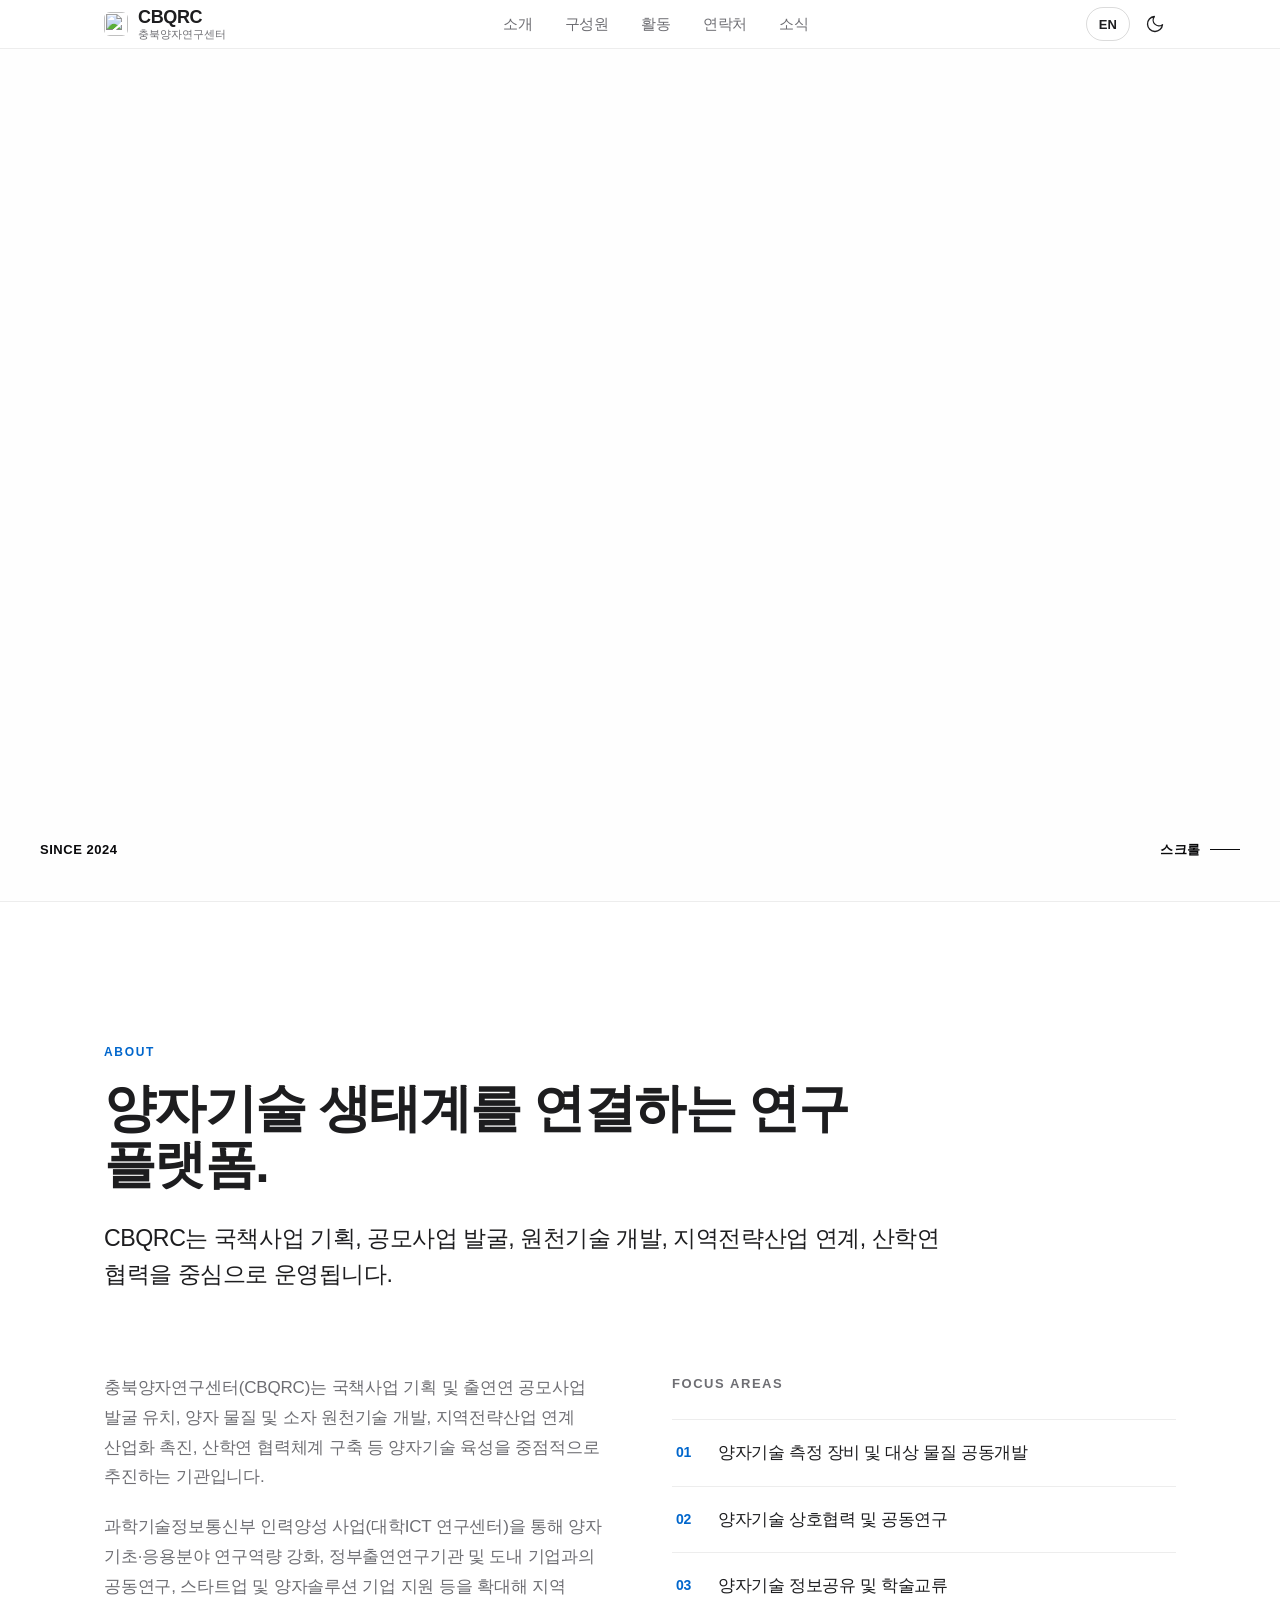
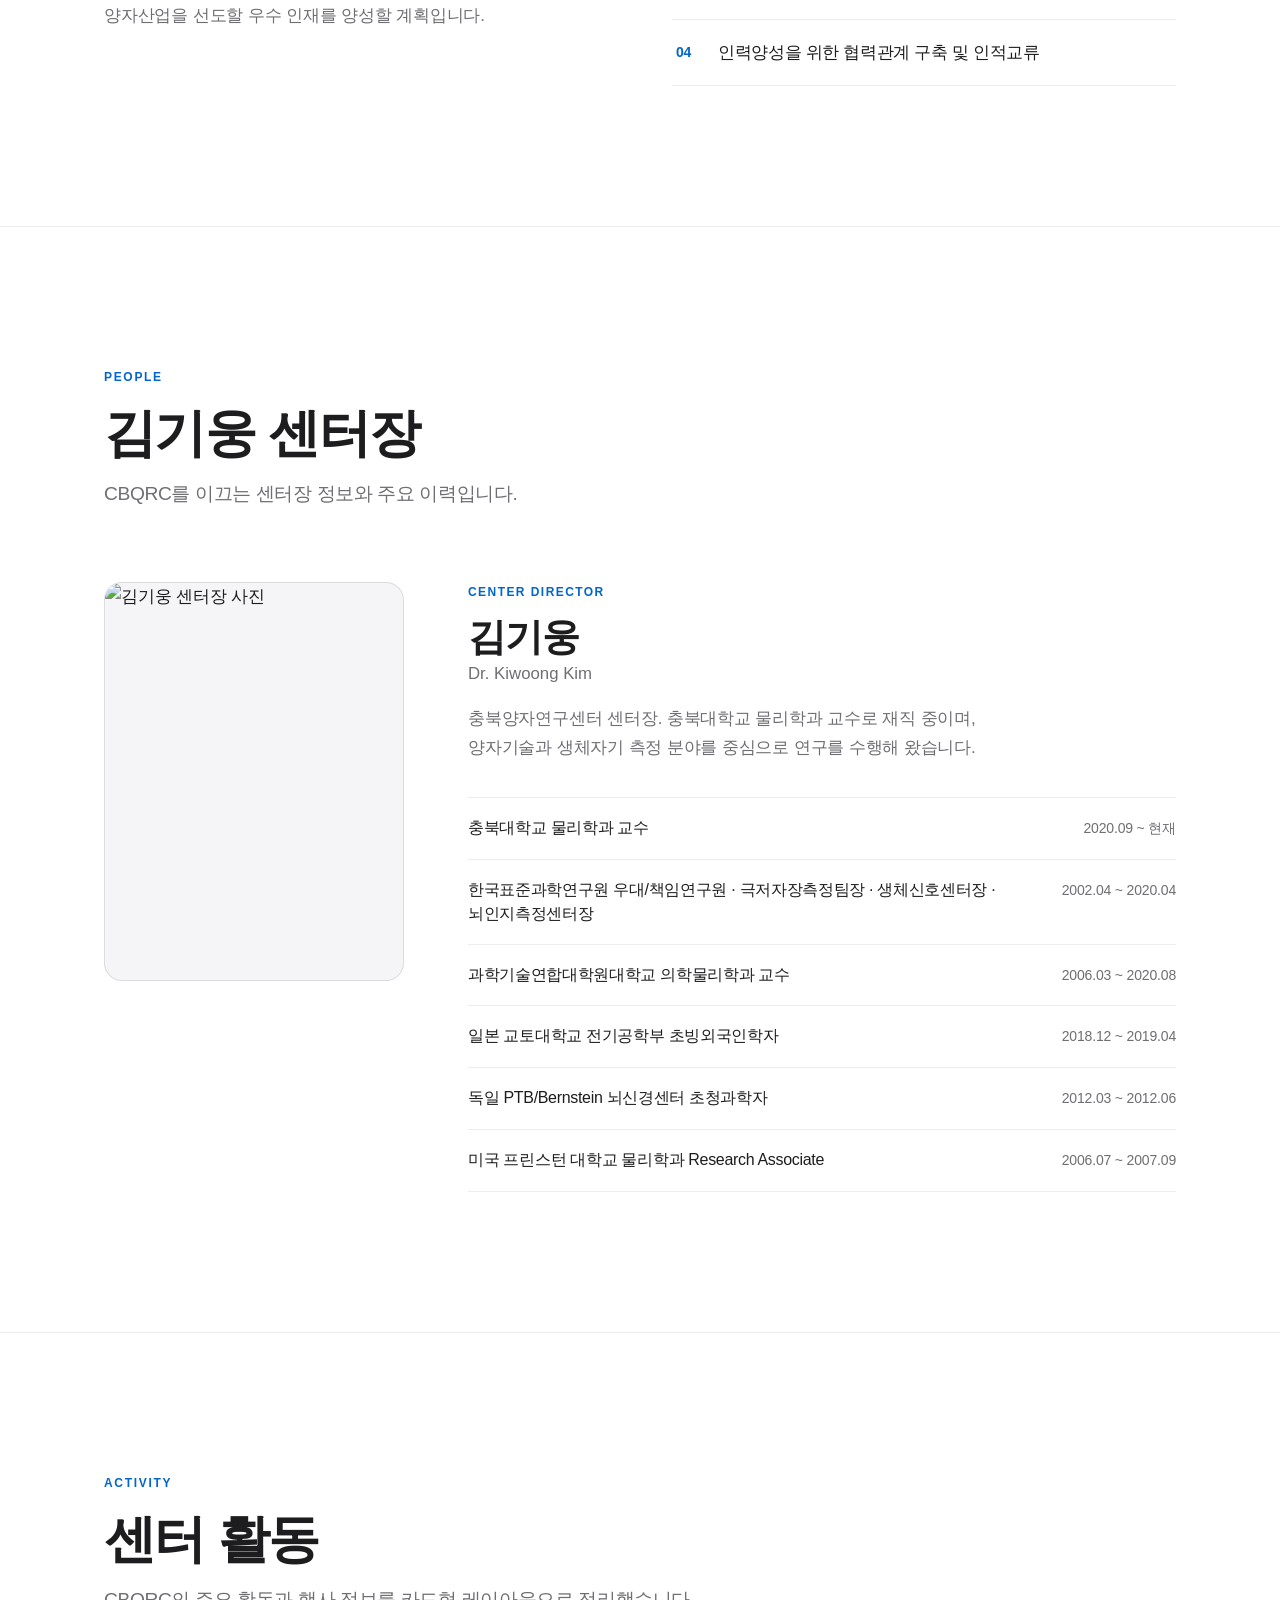
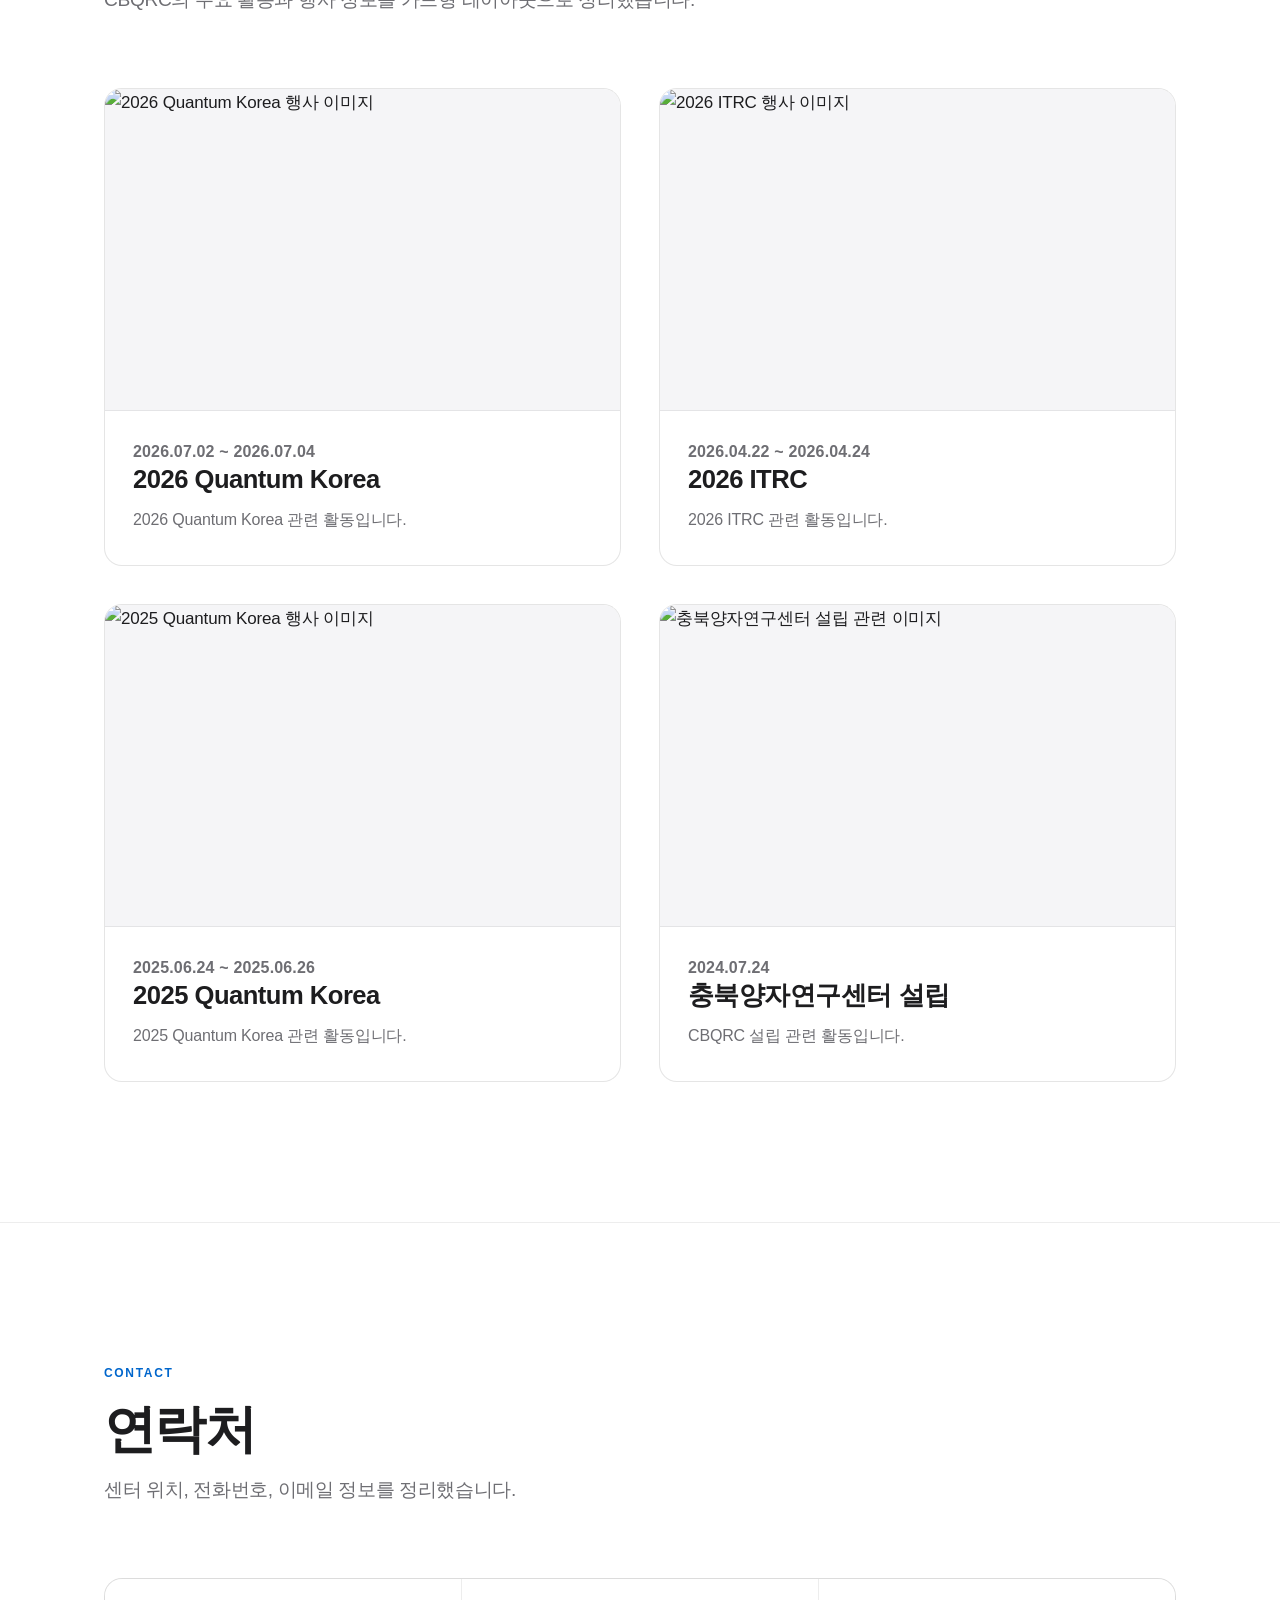
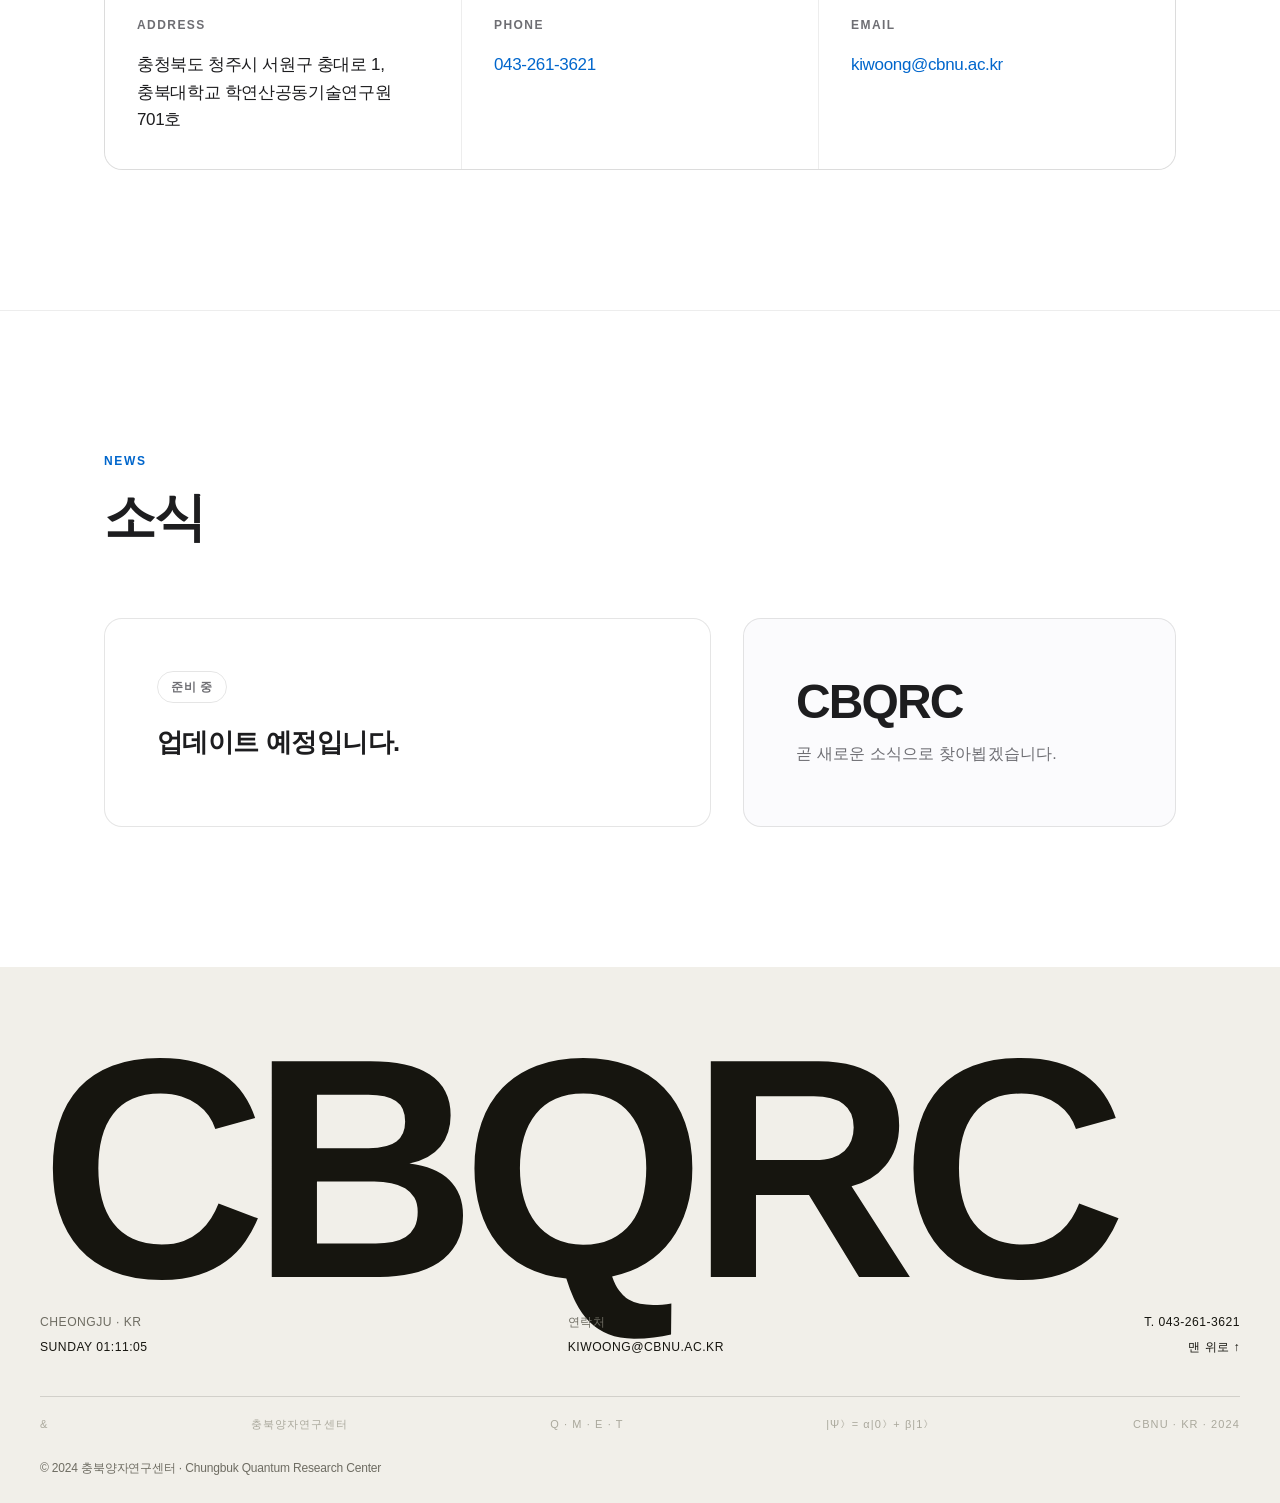
==== commit a2834f9f: "Add files via upload" ====
--- a/index.html
+++ b/index.html
@@ -645,8 +645,7 @@
   .footer__cols{
     display:flex; justify-content:space-between; flex-wrap:wrap; gap:18px 24px;
     margin-top:clamp(12px,1.4vw,22px);
-    font-family:ui-monospace,"SF Mono","Cascadia Code","Roboto Mono",Consolas,monospace;
-    font-size:clamp(11px,0.95vw,13px); letter-spacing:0.04em; text-transform:uppercase;
+    font-size:clamp(11px,0.95vw,13px); font-weight:500; letter-spacing:0.04em; text-transform:uppercase;
   }
   .footer__col{ display:flex; flex-direction:column; gap:4px; }
   .footer__col--end{ text-align:right; align-items:flex-end; }
@@ -658,7 +657,7 @@
     display:flex; justify-content:space-between; gap:14px;
     margin-top:clamp(22px,3vw,40px); padding:clamp(12px,1.4vw,18px) 0 clamp(16px,2vw,24px);
     border-top:1px solid var(--f-line);
-    font-family:ui-monospace,"SF Mono",Consolas,monospace; font-size:11px; letter-spacing:0.1em;
+    font-size:11px; font-weight:500; letter-spacing:0.1em;
     color:var(--f-faint); white-space:nowrap; overflow:hidden;
   }
   .footer__strip span{ flex:0 0 auto; }
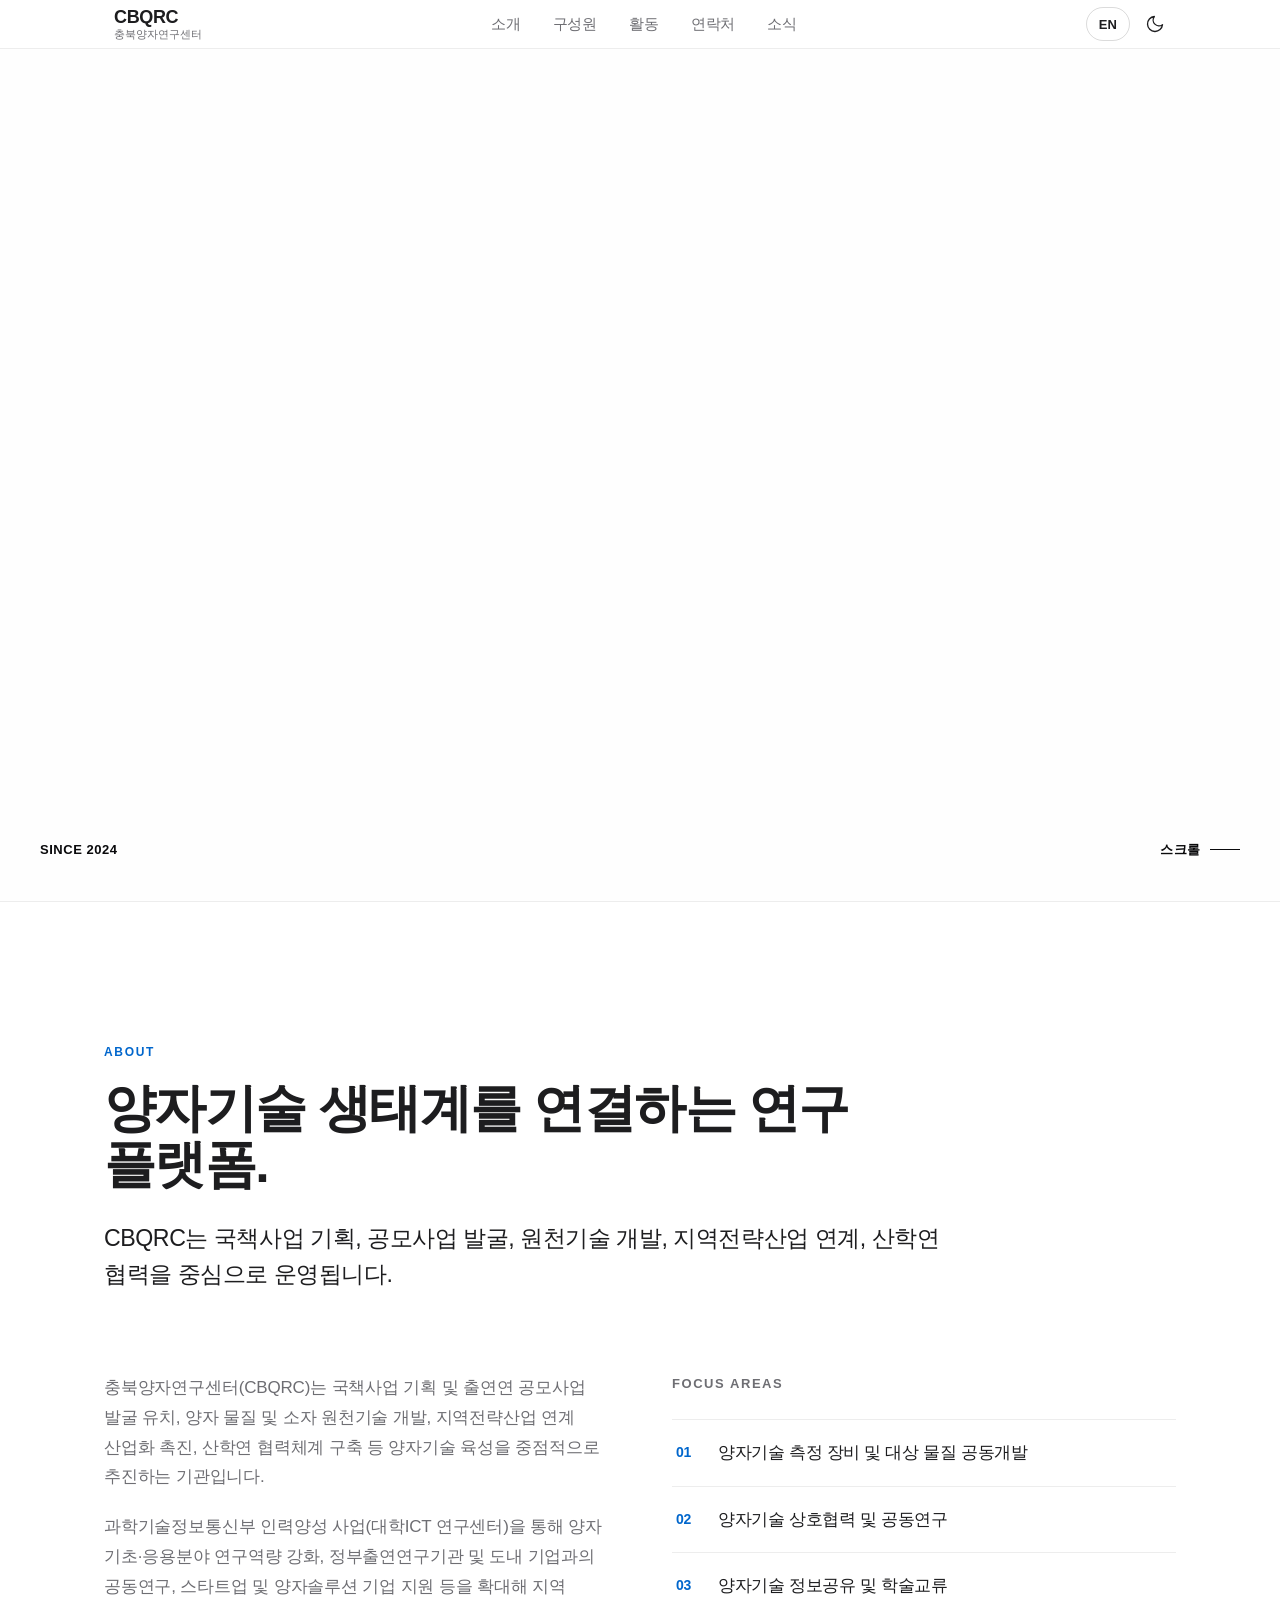
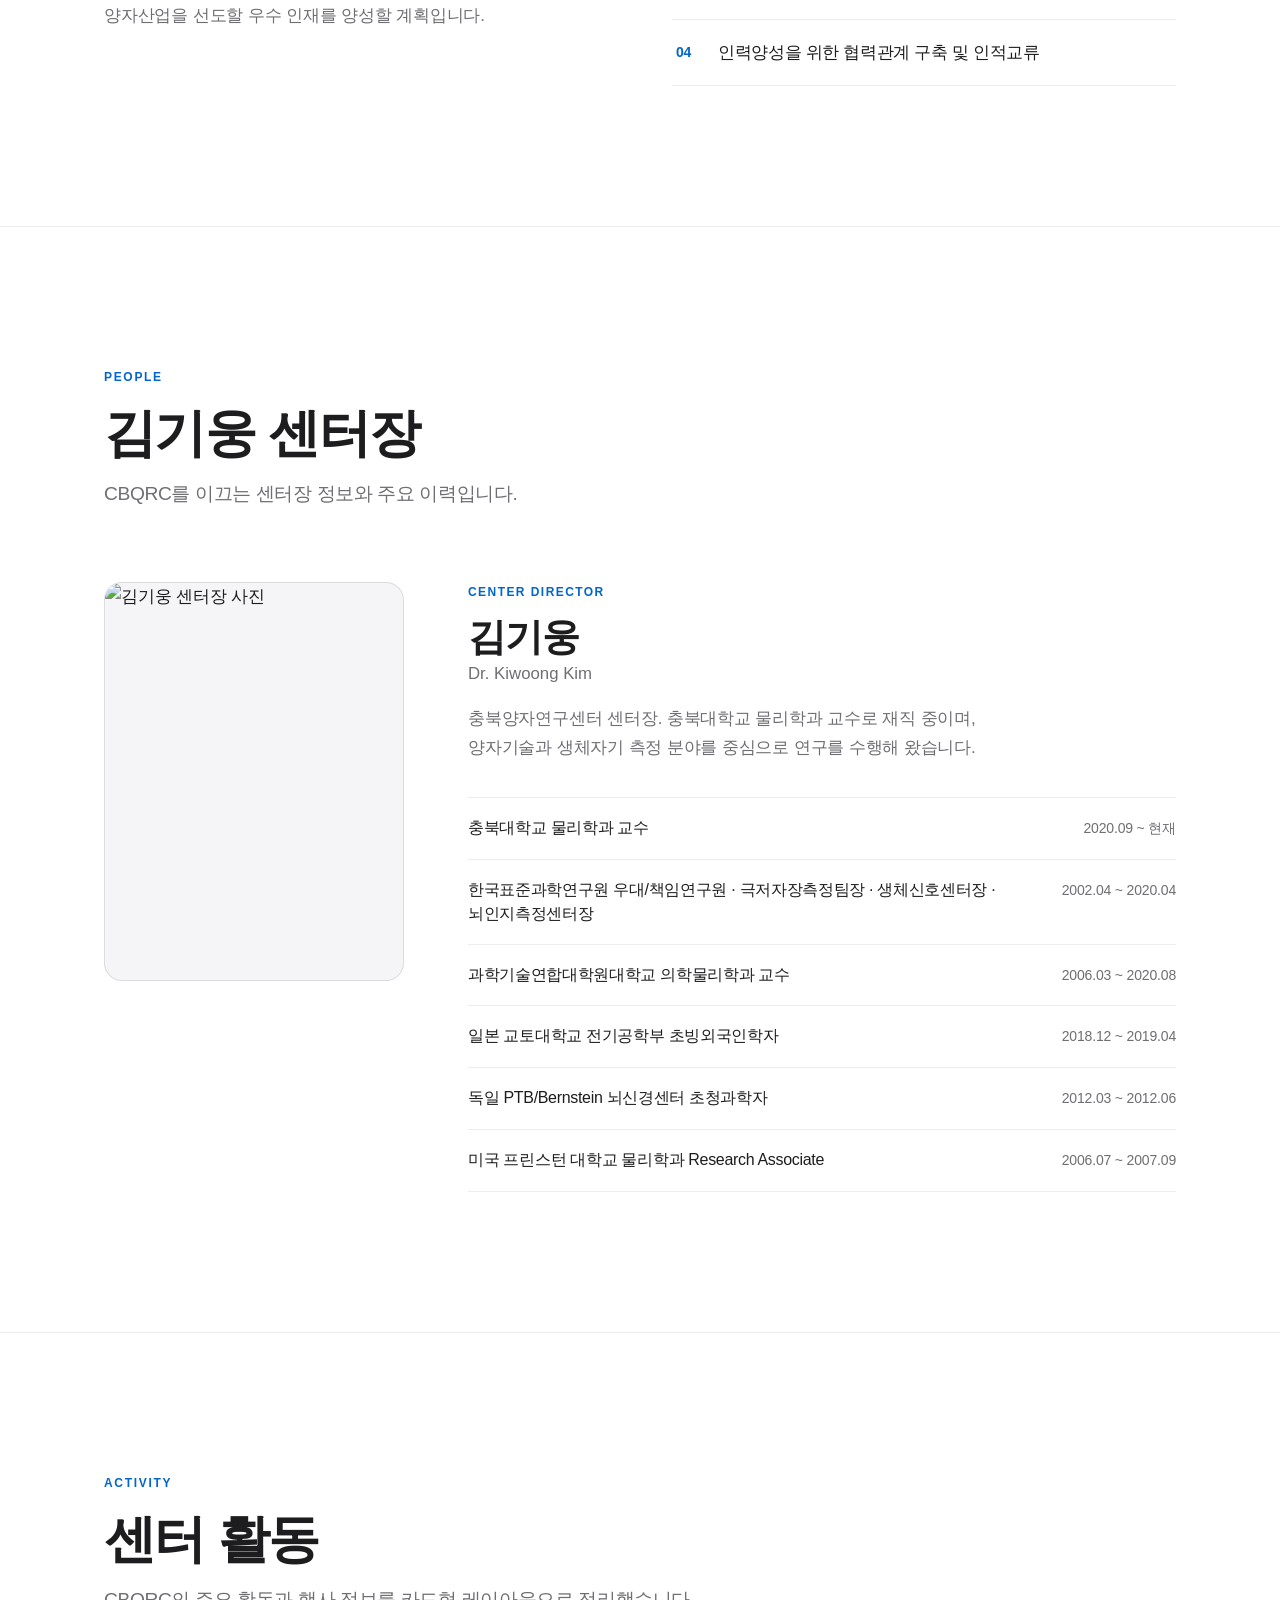
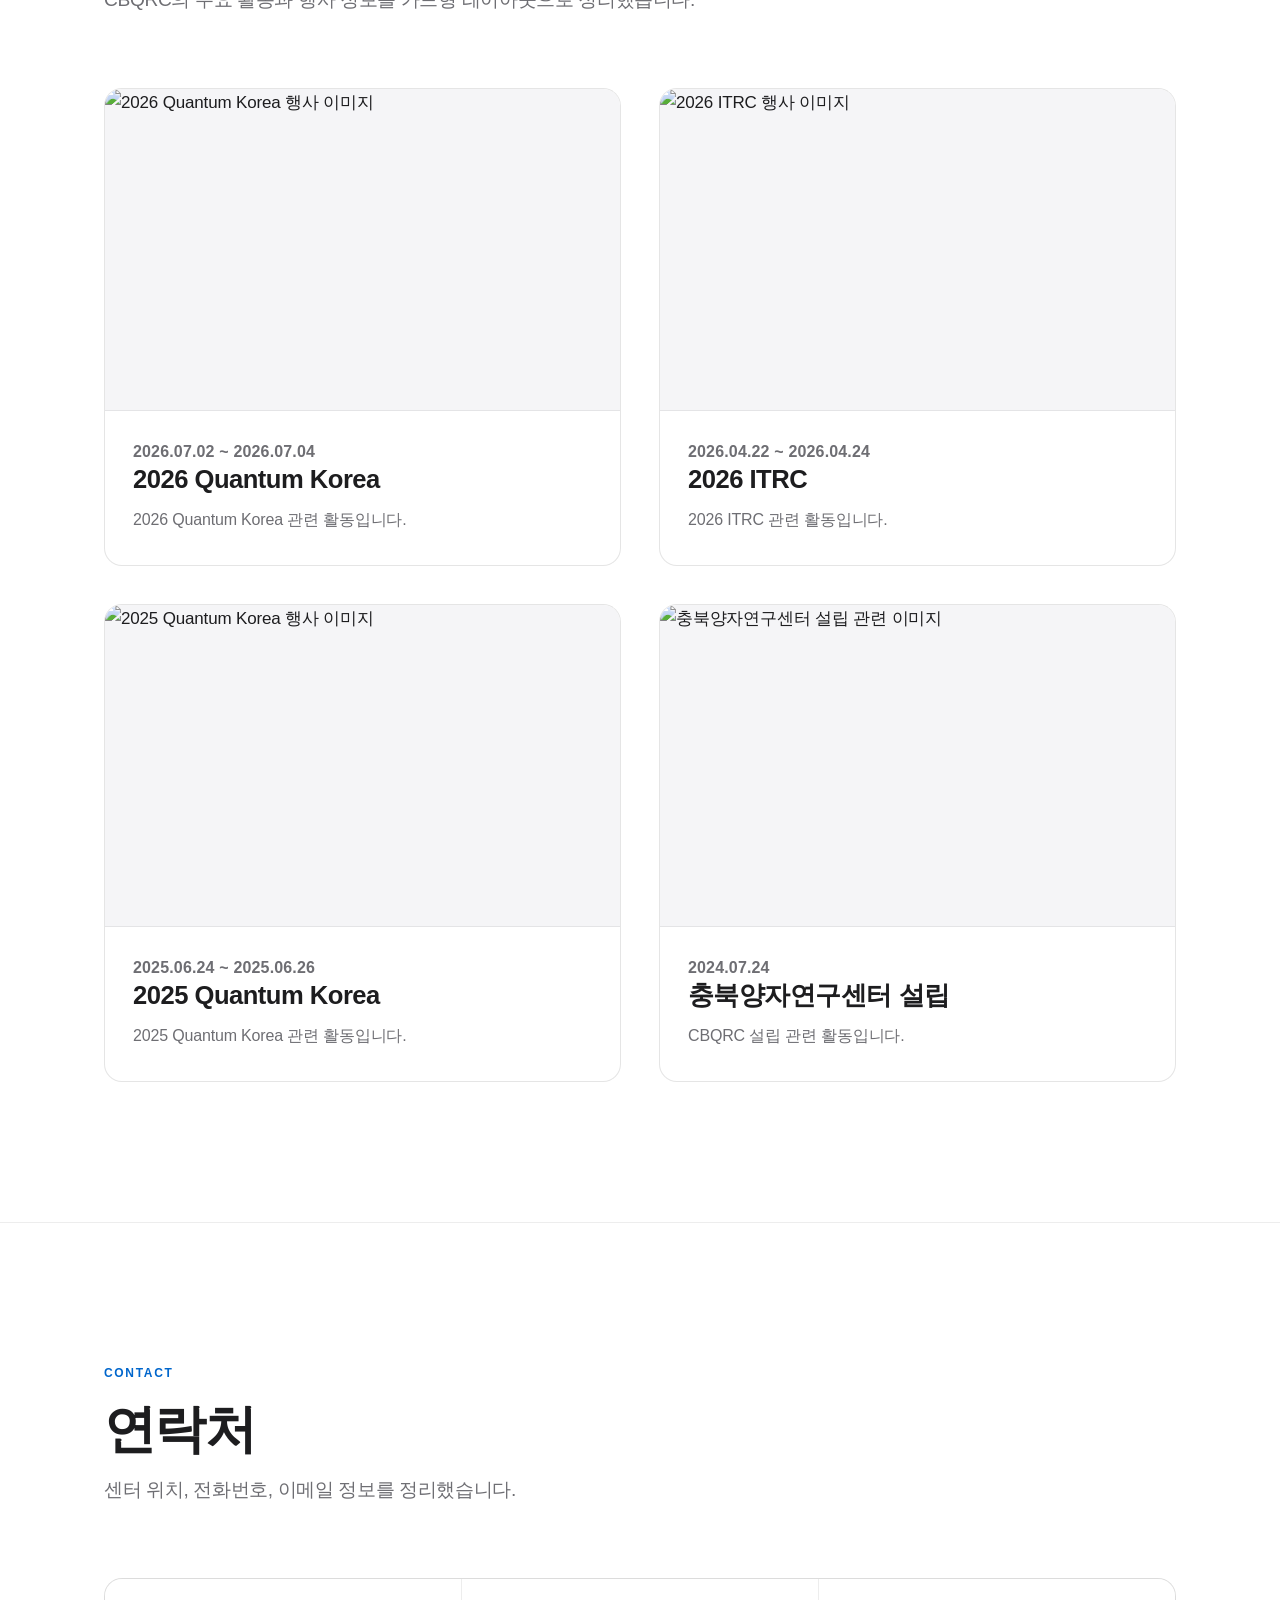
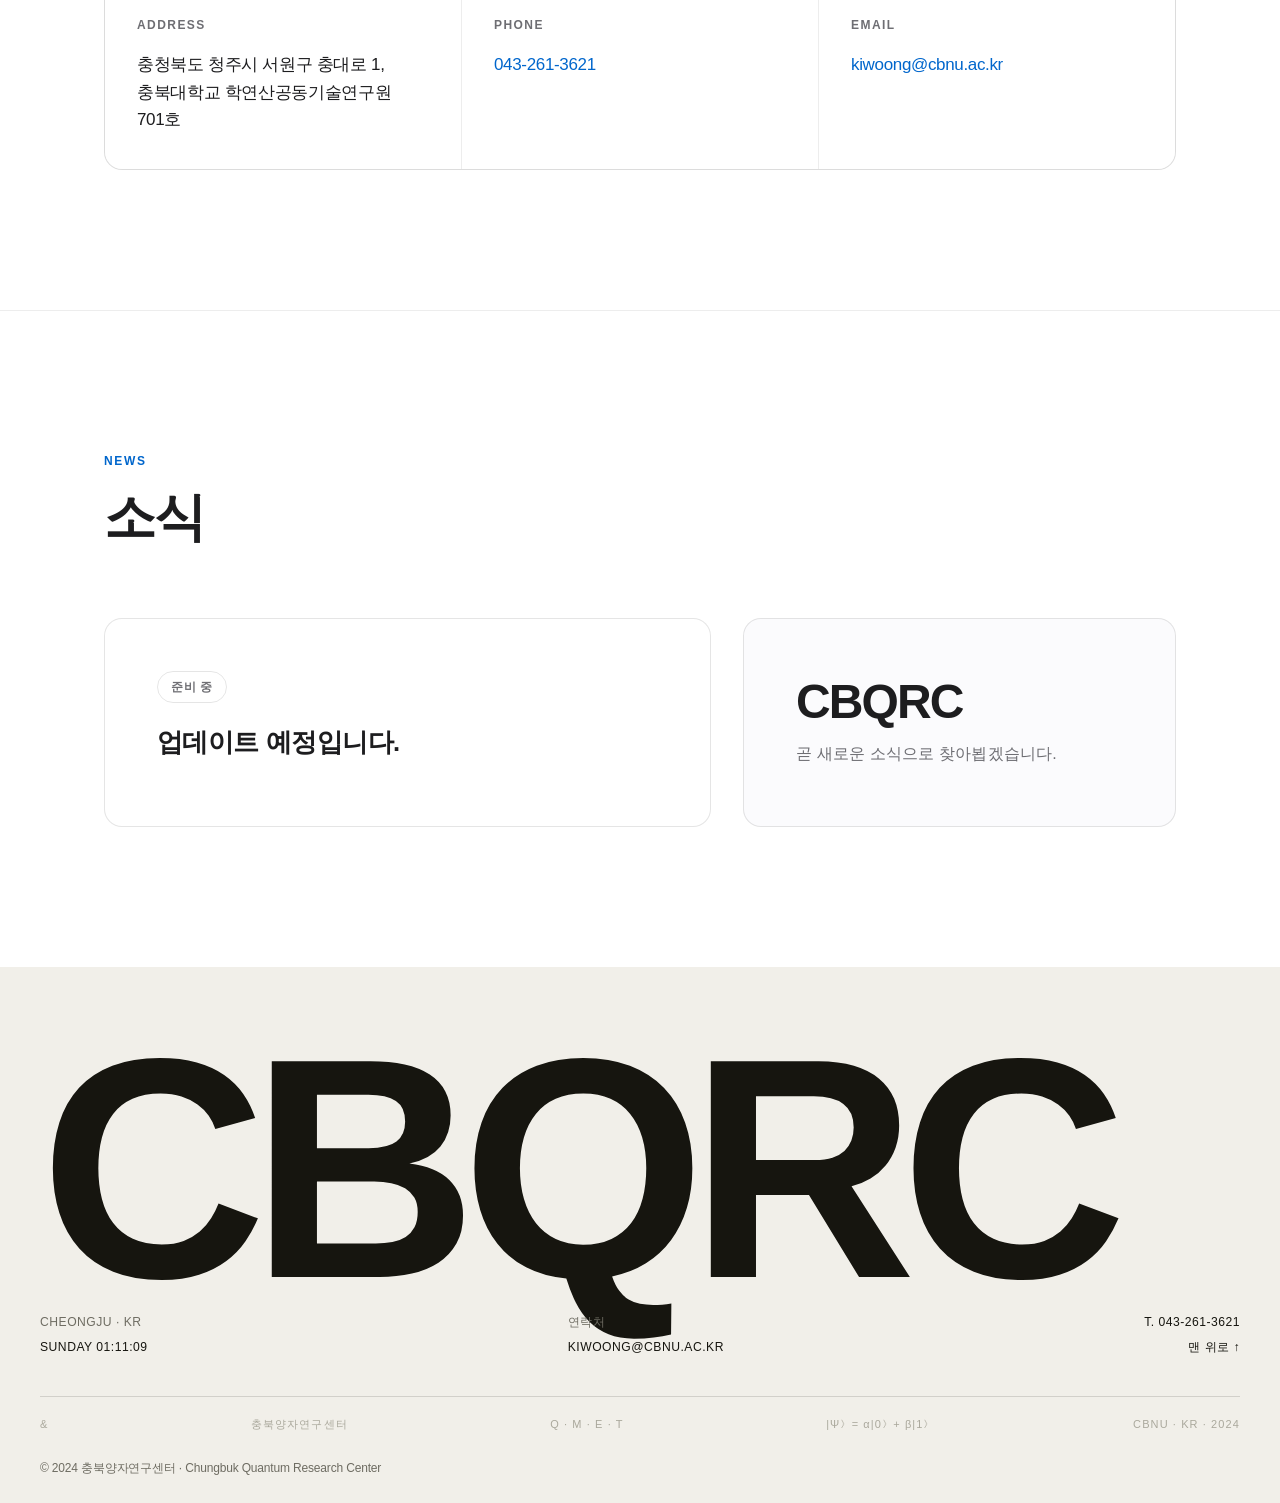
==== commit fe28f7dd: "Update index.html" ====
--- a/index.html
+++ b/index.html
@@ -6,6 +6,8 @@
 <script>(function(){try{var k=localStorage.getItem('cbqrc-theme');var d=k?k==='dark':(window.matchMedia&&window.matchMedia('(prefers-color-scheme: dark)').matches);if(d)document.documentElement.setAttribute('data-theme','dark');}catch(e){}})();</script>
 <meta name="description" content="충북양자연구센터 CBQRC 공식 홈페이지" data-i18n-content="meta.description">
 <title data-i18n="meta.title">CBQRC | 충북양자연구센터</title>
+<link rel="icon" type="image/png" href="https://raw.githubusercontent.com/tjdgus5160/tjdgus5160.github.io/main/CBQRC_logo.png">
+<link rel="apple-touch-icon" href="https://raw.githubusercontent.com/tjdgus5160/tjdgus5160.github.io/main/CBQRC_logo.png">
 <link rel="stylesheet" as="style" crossorigin href="https://cdn.jsdelivr.net/gh/orioncactus/pretendard@v1.3.9/dist/web/static/pretendard.css">
 <script type="importmap">
 { "imports": { "three": "https://cdn.jsdelivr.net/npm/three@0.161.0/build/three.module.js" } }
@@ -122,10 +124,10 @@
     color:var(--ink);
   }
   .nav__brand img{
-    width:24px;
-    height:24px;
-    border-radius:6px;
-    object-fit:cover;
+    height:26px;
+    width:auto;
+    flex:0 0 auto;
+    object-fit:contain;
   }
   .nav__brand-name{line-height:1.1;}
   .nav__brand-name small{
@@ -275,6 +277,7 @@
     background:#fefefe;
     isolation:isolate;
     cursor:grab;
+    touch-action:pan-y;
   }
   .hero.is-grabbing{ cursor:grabbing; }
   [data-theme="dark"] .hero{ background:#0a0c12; }
@@ -296,7 +299,7 @@
   }
   .hero__title{
     margin:0;
-    font-weight:450;
+    font-weight:900;
     font-size:clamp(72px, 8.2vw, 132px);
     line-height:0.95;
     letter-spacing:-0.05em;
@@ -1981,6 +1984,7 @@
   var scene = new THREE.Scene();
   var camera = new THREE.PerspectiveCamera(33, 1, 0.1, 100);
   camera.position.set(0, 0, 6.6);
+  scene.add(camera); // so camera-parented objects (the headline plane) get rendered
 
   scene.add(new THREE.HemisphereLight(0xffffff, 0xbcd0ff, 0.5));
   scene.add(new THREE.AmbientLight(0xffffff, 0.1));
@@ -2002,8 +2006,11 @@
   tex.anisotropy = renderer.capabilities.getMaxAnisotropy ? renderer.capabilities.getMaxAnisotropy() : 1;
   var planeMat = new THREE.MeshBasicMaterial({ map: tex, toneMapped: false });
   var textPlane = new THREE.Mesh(new THREE.PlaneGeometry(1, 1), planeMat);
-  textPlane.position.set(0, 0.82, -2.7);
-  scene.add(textPlane);
+  // Parented to the camera so the headline is locked to the screen and can
+  // never drift / fly off-frame with the pointer parallax. The ribbon (in world
+  // space) still parallaxes over it, so the refraction continues to shift.
+  textPlane.position.set(0, 0, -9.3);
+  camera.add(textPlane);
 
   function heroColors() {
     var dark = document.documentElement.getAttribute("data-theme") === "dark";
@@ -2032,11 +2039,11 @@
 
     var fsCss = mobile ? Math.min(72, heroW * 0.12) : Math.min(132, Math.max(72, heroW * 0.082));
     var fs = fsCss * S;
-    tctx.font = "450 " + fs + "px Pretendard, system-ui, sans-serif";
+    tctx.font = "900 " + fs + "px Pretendard, system-ui, sans-serif";
     tctx.textBaseline = "alphabetic";
     if ("letterSpacing" in tctx) { try { tctx.letterSpacing = (-0.05 * fs) + "px"; } catch (e) {} }
     var lh = fs * 1.0;
-    var x0 = (mobile ? 20 : Math.min(96, Math.max(24, heroW * 0.06))) * S;
+    var x0 = (mobile ? 26 : Math.min(110, Math.max(30, heroW * 0.066))) * S;
     var cy = h * 0.5;
     var y1 = cy - lh * 0.5 + fs * 0.36;
     var y2 = y1 + lh * 0.95;
@@ -2052,14 +2059,17 @@
     tex.needsUpdate = true;
   }
   function fitTextPlane() {
-    var z = textPlane.position.z;
-    var d = camera.position.z - z;
+    // The plane is a child of the camera, sitting a fixed distance in front of
+    // it (kept ~2.7 behind the world origin so it stays behind the ribbon).
+    var d = camera.position.z + 2.7;
+    textPlane.position.set(0, 0, -d);
     var vh = 2 * Math.tan(THREE.MathUtils.degToRad(camera.fov / 2)) * d;
     var vw = vh * camera.aspect;
-    textPlane.scale.set(vw * 1.06, vh * 1.06, 1);
+    textPlane.scale.set(vw * 1.08, vh * 1.08, 1);
   }
   function rebuildText() {
-    var tw = Math.min(2200, Math.round(heroW * 1.5));
+    var dprX = Math.min(window.devicePixelRatio || 1, 2);
+    var tw = Math.min(4096, Math.max(1600, Math.round(heroW * dprX * 1.6)));
     var th = Math.max(1, Math.round(tw * (heroH / Math.max(1, heroW))));
     if (texCanvas.width !== tw || texCanvas.height !== th) { texCanvas.width = tw; texCanvas.height = th; }
     drawText();
@@ -2141,49 +2151,77 @@
     camera.updateProjectionMatrix();
   }
   function resize() {
-    heroW = hero.clientWidth || window.innerWidth;
-    heroH = hero.clientHeight || window.innerHeight;
-    renderer.setPixelRatio(Math.min(window.devicePixelRatio || 1, 1.75));
+    var w = hero.clientWidth || window.innerWidth;
+    var h = hero.clientHeight || window.innerHeight;
+    if (w < 1 || h < 1) return;               // guard against transient 0 sizes
+    heroW = w; heroH = h;
+    renderer.setPixelRatio(Math.min(window.devicePixelRatio || 1, 2));
     renderer.setSize(heroW, heroH, false);
     camera.aspect = heroW / Math.max(1, heroH);
     applyProfile(heroW);
     camera.updateProjectionMatrix();
     rebuildText();
-  }
-  window.addEventListener("resize", resize, { passive: true });
+    renderer.render(scene, camera);            // repaint now, even if the loop is paused
+  }
+  // Coalesce resize work into one rAF, and listen broadly so the canvas always
+  // tracks the viewport (window resize, zoom, orientation, and any layout change
+  // that alters the hero's box — caught by ResizeObserver).
+  var resizePending = false;
+  function scheduleResize() {
+    if (resizePending) return;
+    resizePending = true;
+    requestAnimationFrame(function () { resizePending = false; resize(); });
+  }
+  window.addEventListener("resize", scheduleResize, { passive: true });
+  window.addEventListener("orientationchange", scheduleResize, { passive: true });
+  if ("ResizeObserver" in window) { try { new ResizeObserver(scheduleResize).observe(hero); } catch (e) {} }
 
   /* ---- interaction: hover parallax + DRAG to rotate ---- */
   var target = { px: 0, py: 0, scroll: 0 };
   var cur = { px: 0, py: 0, scroll: 0 };
-  var drag = { active: false, lastX: 0, lastY: 0, vx: 0, vy: 0, rx: 0, ry: 0, moved: false };
+  var drag = { active: false, touch: false, mode: null, startX: 0, startY: 0, lastX: 0, lastY: 0, vx: 0, vy: 0, rx: 0, ry: 0, moved: false };
 
   function ndc(e) { target.px = (e.clientX / window.innerWidth) * 2 - 1; target.py = (e.clientY / window.innerHeight) * 2 - 1; }
-  if (finePointer && !reduced) window.addEventListener("pointermove", ndc, { passive: true });
-
-  // drag (works on touch too, but we keep parallax pointer-only)
+  function recenter() { target.px = 0; target.py = 0; }   // glide back to neutral
+  if (finePointer && !reduced) {
+    window.addEventListener("pointermove", ndc, { passive: true });
+    window.addEventListener("pointerout", function (e) { if (!e.relatedTarget) recenter(); }, { passive: true });
+    document.addEventListener("mouseleave", recenter, { passive: true });
+    window.addEventListener("blur", recenter);
+  }
+
+  /* grab + drag to rotate. Mouse: free drag. Touch: a HORIZONTAL swipe rotates
+     the ribbon, a VERTICAL swipe scrolls the page (touch-action:pan-y). */
   function onDown(e) {
     if (e.target && e.target.closest && e.target.closest(".hero__scrolldown")) return;
-    if (e.button !== undefined && e.button !== 0) return;
-    drag.active = true; drag.moved = false; drag.lastX = e.clientX; drag.lastY = e.clientY; drag.vx = 0; drag.vy = 0;
-    hero.classList.add("is-grabbing");
+    if (e.button !== undefined && e.button > 0) return;
+    drag.active = true; drag.moved = false; drag.mode = null;
+    drag.touch = (e.pointerType === "touch" || e.pointerType === "pen");
+    drag.lastX = drag.startX = e.clientX; drag.lastY = drag.startY = e.clientY;
+    drag.vx = 0; drag.vy = 0;
+    if (!drag.touch) hero.classList.add("is-grabbing");
   }
   function onMove(e) {
     if (!drag.active) return;
+    if (drag.touch && drag.mode === null) {
+      var tdx = e.clientX - drag.startX, tdy = e.clientY - drag.startY;
+      if (Math.abs(tdx) < 6 && Math.abs(tdy) < 6) return;
+      drag.mode = Math.abs(tdx) > Math.abs(tdy) ? "drag" : "scroll";
+      if (drag.mode === "scroll") { drag.active = false; return; }  // let the page scroll
+      hero.classList.add("is-grabbing");
+    }
     var dx = e.clientX - drag.lastX, dy = e.clientY - drag.lastY;
     drag.lastX = e.clientX; drag.lastY = e.clientY;
     if (Math.abs(dx) + Math.abs(dy) > 2) drag.moved = true;
-    drag.ry += dx * 0.006; drag.rx += dy * 0.004;
-    drag.vx = dx * 0.006; drag.vy = dy * 0.004;
-  }
-  function onUp() { drag.active = false; hero.classList.remove("is-grabbing"); }
-  if (finePointer) {            // mouse only — keep touch free for scrolling
-    hero.addEventListener("pointerdown", onDown);
-    window.addEventListener("pointermove", onMove, { passive: true });
-    window.addEventListener("pointerup", onUp);
-    window.addEventListener("pointercancel", onUp);
-  } else {
-    hero.style.cursor = "default";
-  }
+    var yk = drag.touch ? 0 : 0.004;   // on touch, rotate around Y only (vertical stays scroll)
+    drag.ry += dx * 0.006; drag.rx += dy * yk;
+    drag.vx = dx * 0.006; drag.vy = dy * yk;
+  }
+  function onUp() { drag.active = false; drag.mode = null; hero.classList.remove("is-grabbing"); }
+  hero.addEventListener("pointerdown", onDown);
+  window.addEventListener("pointermove", onMove, { passive: true });
+  window.addEventListener("pointerup", onUp);
+  window.addEventListener("pointercancel", onUp);
 
   function onScroll() { var h = hero.offsetHeight || window.innerHeight; target.scroll = Math.max(0, Math.min(1, (window.scrollY || window.pageYOffset || 0) / h)); }
   window.addEventListener("scroll", onScroll, { passive: true });
@@ -2201,7 +2239,7 @@
     now = now || (typeof performance !== "undefined" ? performance.now() : Date.now());
     var time = now * 0.001;
 
-    var k = reduced ? 1 : 0.06;
+    var k = reduced ? 1 : 0.085;
     cur.px += (target.px - cur.px) * k;
     cur.py += (target.py - cur.py) * k;
     cur.scroll += (target.scroll - cur.scroll) * 0.08;
@@ -2230,13 +2268,10 @@
     group.position.x = baseX - cur.px * 0.18 * hoverScale;
     group.scale.setScalar(baseScale * entScale);
 
-    camera.position.x += ((cur.px * 0.30 * hoverScale) - camera.position.x) * 0.05;
-    camera.position.y += ((-cur.py * 0.18 * hoverScale) - camera.position.y) * 0.05;
+    camera.position.x += ((cur.px * 0.30 * hoverScale) - camera.position.x) * 0.07;
+    camera.position.y += ((-cur.py * 0.18 * hoverScale) - camera.position.y) * 0.07;
     camera.lookAt(0, 0.82 - scrollY * 0.15, 0);
-
-    // text plane parallaxes a touch slower than the ribbon
-    textPlane.position.x = camera.position.x * 0.6;
-    textPlane.position.y = 0.82 - scrollY * 0.45;
+    // (the headline plane is parented to the camera, so it stays screen-locked)
 
     renderer.render(scene, camera);
   }
@@ -2268,4 +2303,4 @@
     })();
   </script>
 </body>
-</html>+</html>
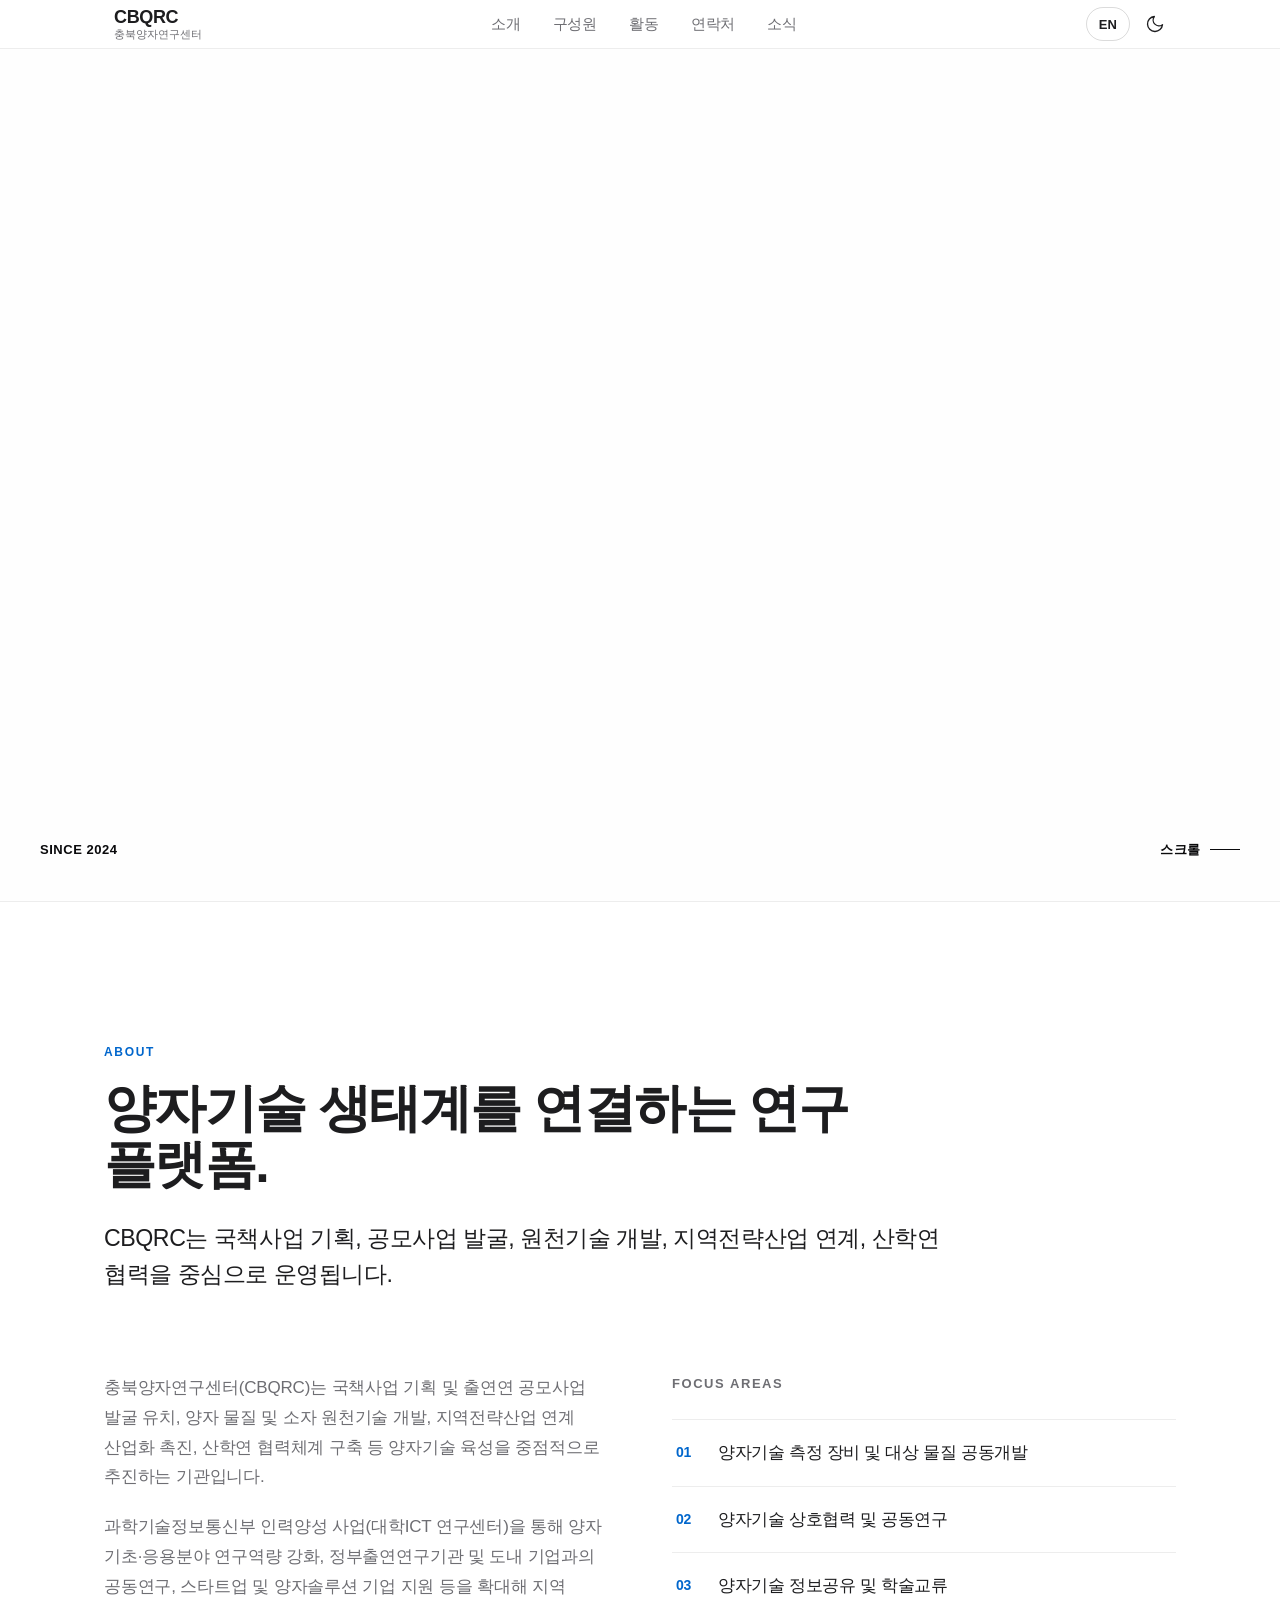
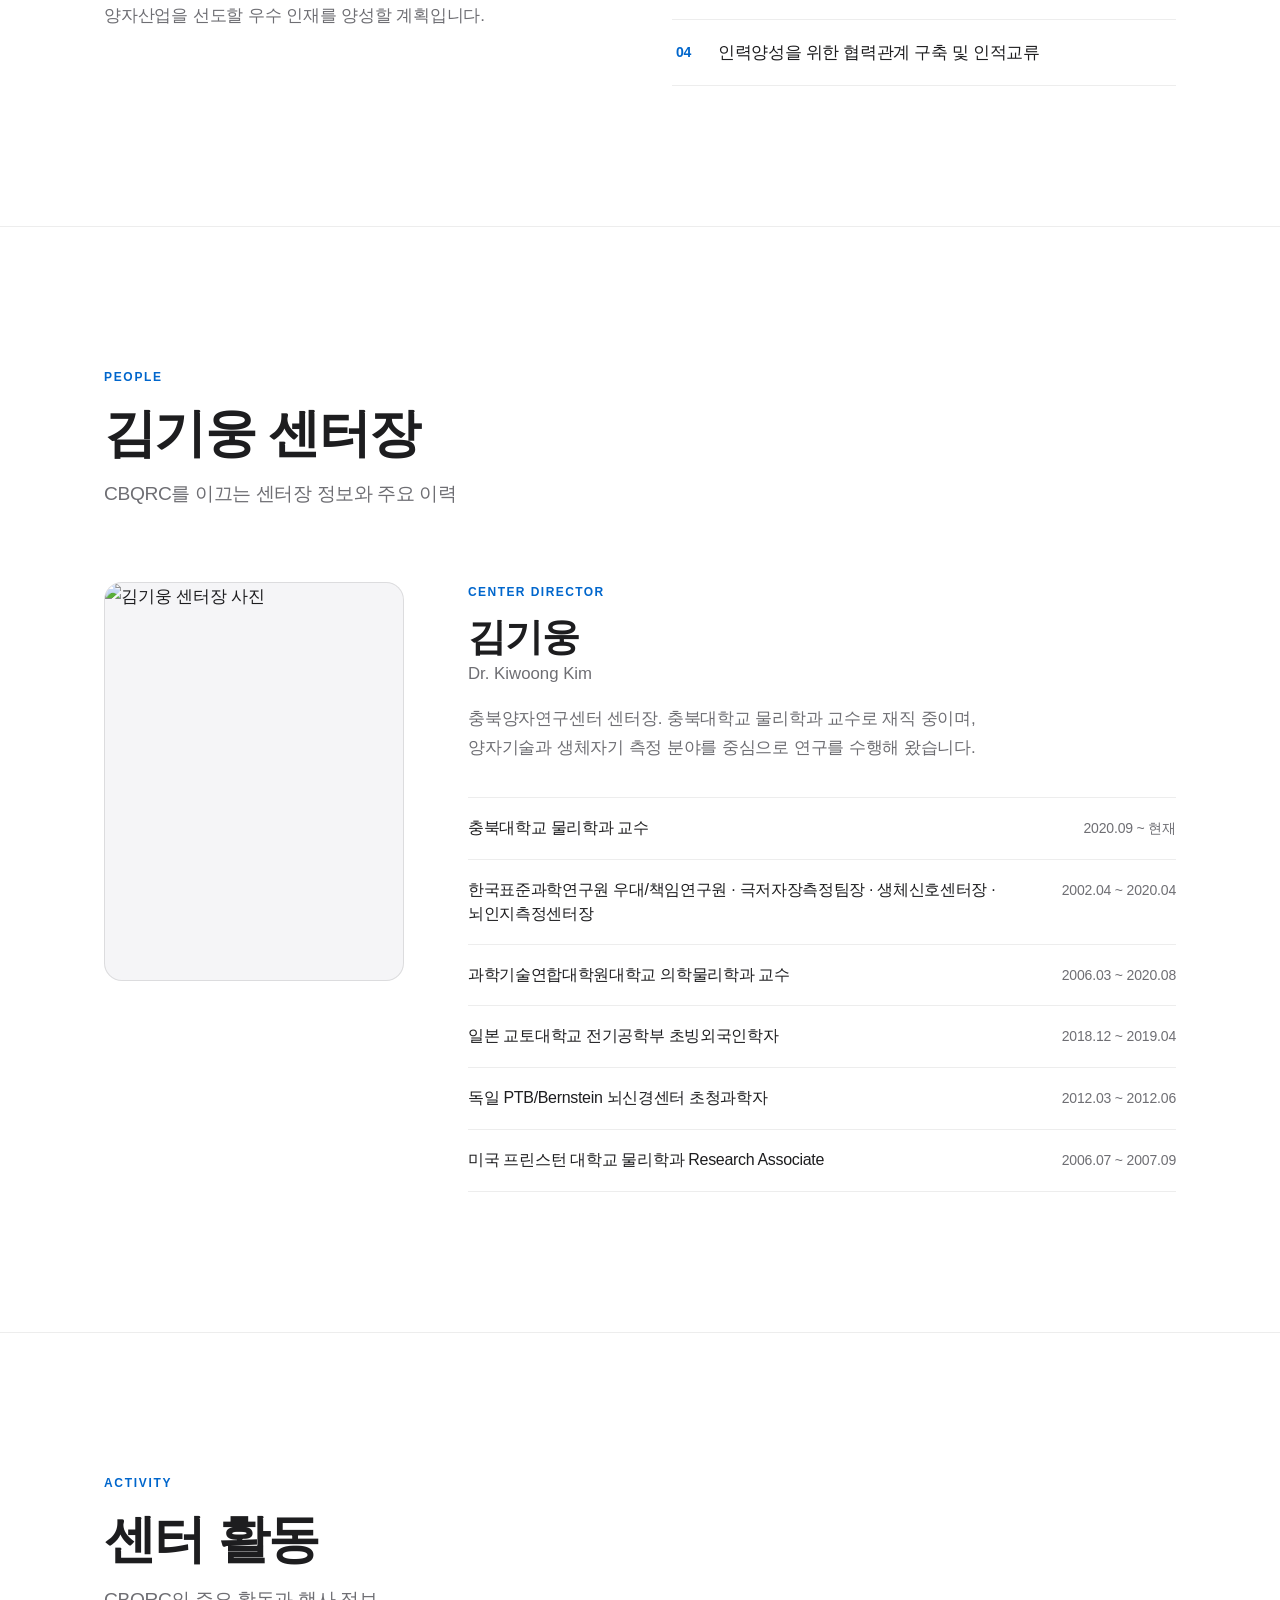
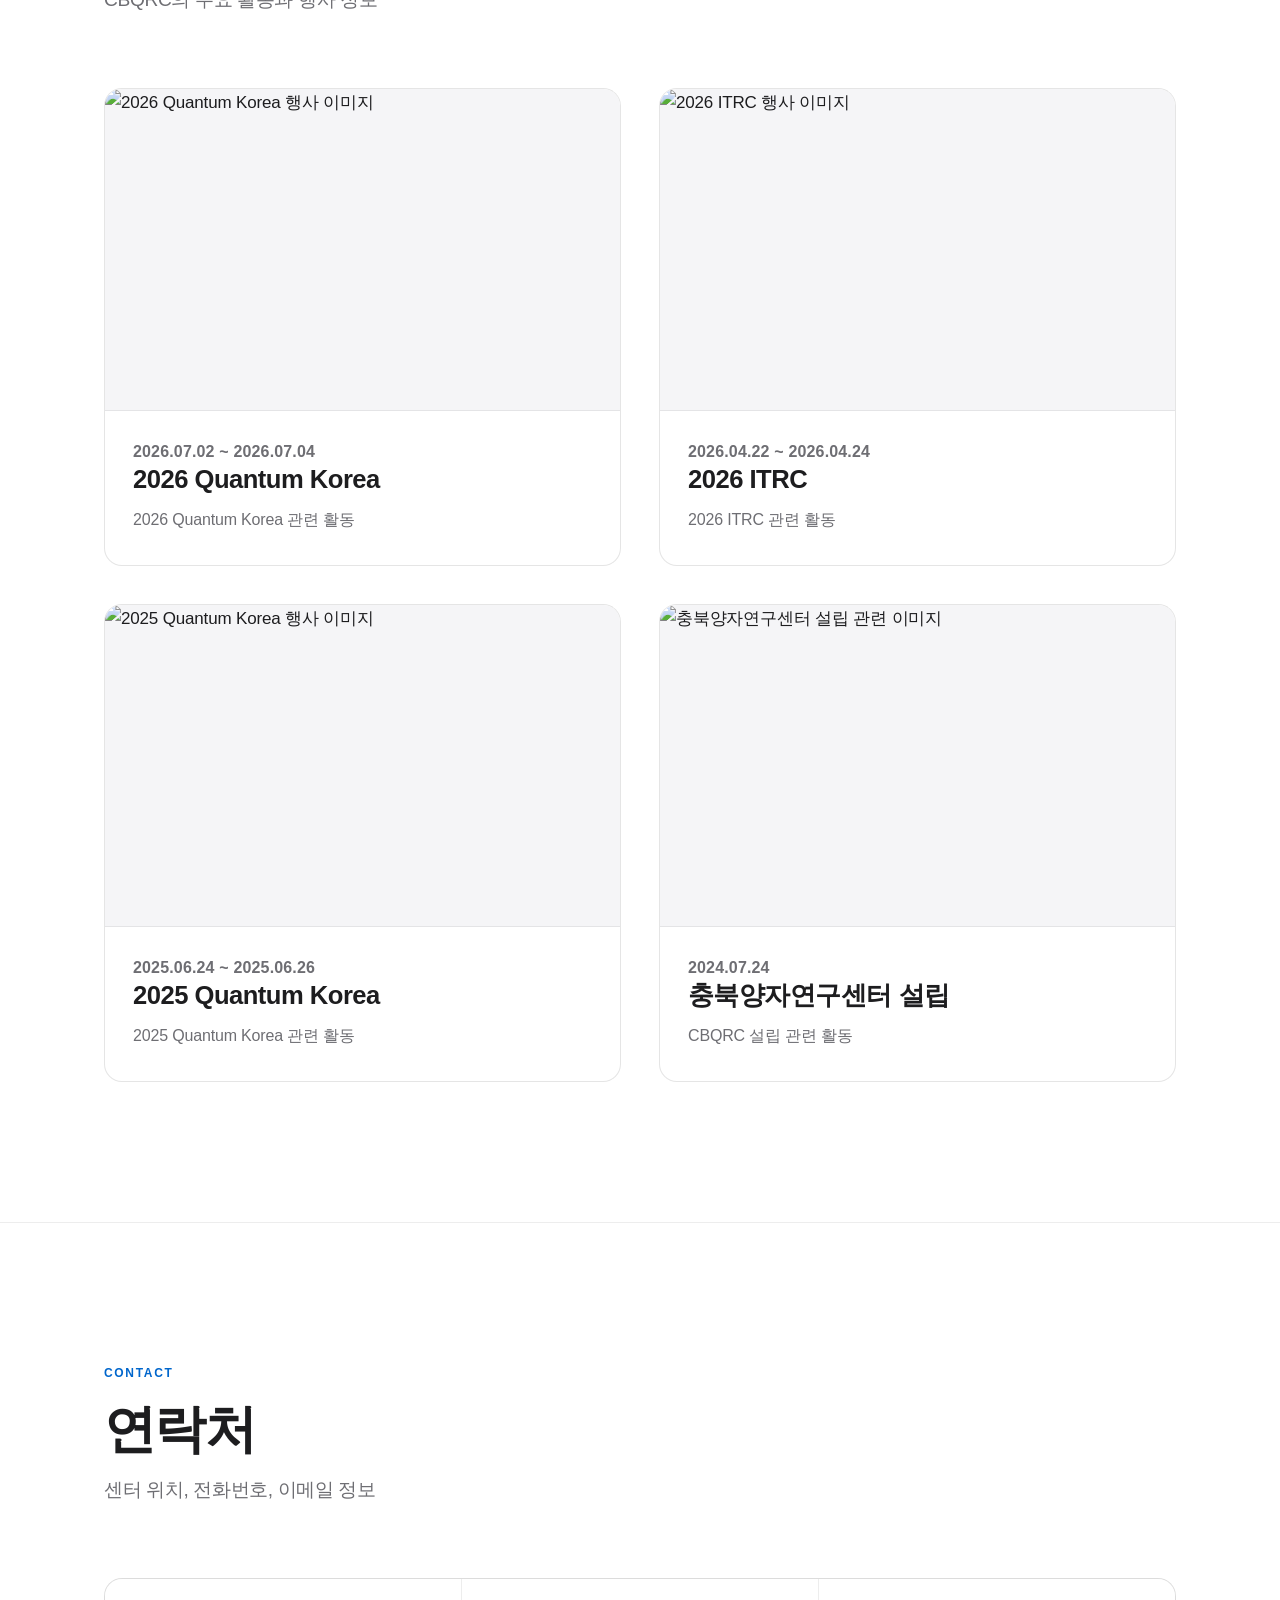
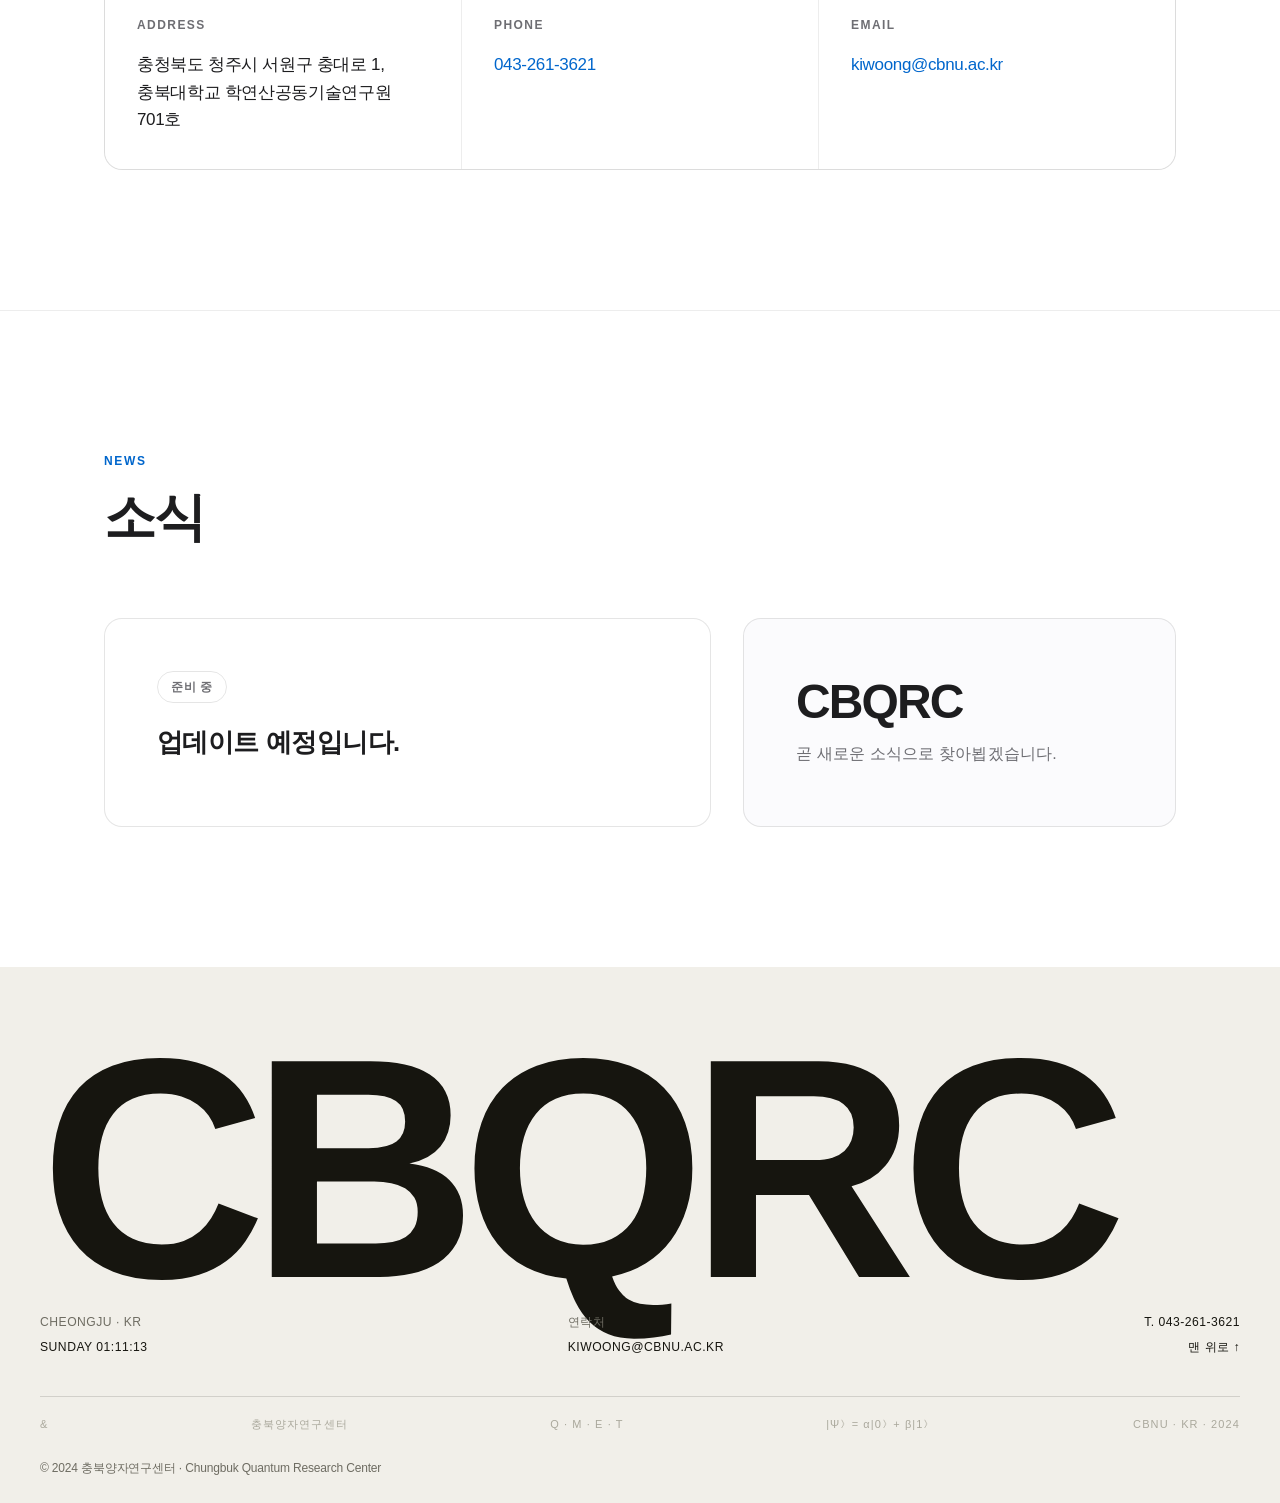
==== commit 94aac230: "Update index.html" ====
--- a/index.html
+++ b/index.html
@@ -1263,8 +1263,8 @@
       <canvas class="hero__canvas" id="hero-canvas" aria-hidden="true"></canvas>
       <div class="hero__copy">
         <h1 id="hero-title" class="hero__title">
-          <span class="hero__line hero__line--1" data-i18n="hero.l1">We turn ideas</span>
-          <span class="hero__line hero__line--2"><span class="hero__pill" data-i18n="hero.l2">into the future</span></span>
+          <span class="hero__line hero__line--1" data-i18n="hero.l1">Quantum opens</span>
+          <span class="hero__line hero__line--2"><span class="hero__pill" data-i18n="hero.l2">the future</span></span>
         </h1>
       </div>
       <span class="hero__since" data-i18n="hero.since">SINCE 2024</span>
@@ -1279,7 +1279,7 @@
       <div class="container">
         <div class="about__head">
           <span class="kicker reveal" data-i18n="about.kicker">About</span>
-          <h2 id="about-title" class="reveal" data-i18n="about.h2">양자기술 생태계를 연결하는 연구 플랫폼.</h2>
+          <h2 id="about-title" class="reveal" data-i18n="about.h2">양자기술 생태계를 연결하는 연구 플랫폼</h2>
           <p class="lead reveal" data-i18n="about.lead">CBQRC는 국책사업 기획, 공모사업 발굴, 원천기술 개발, 지역전략산업 연계, 산학연 협력을 중심으로 운영됩니다.</p>
         </div>
         <div class="about__grid">
@@ -1306,7 +1306,7 @@
         <div class="section-head">
           <span class="kicker reveal" data-i18n="people.kicker">People</span>
           <h2 id="people-title" class="reveal" data-i18n="people.h2">김기웅 센터장</h2>
-          <p class="subhead reveal" data-i18n="people.subhead">CBQRC를 이끄는 센터장 정보와 주요 이력입니다.</p>
+          <p class="subhead reveal" data-i18n="people.subhead">CBQRC를 이끄는 센터장 정보와 주요 이력</p>
         </div>
         <div class="people__card">
           <figure class="people__photo reveal">
@@ -1353,7 +1353,7 @@
         <div class="section-head">
           <span class="kicker reveal" data-i18n="activity.kicker">Activity</span>
           <h2 id="activity-title" class="reveal" data-i18n="activity.h2">센터 활동</h2>
-          <p class="subhead reveal" data-i18n="activity.subhead">CBQRC의 주요 활동과 행사 정보를 카드형 레이아웃으로 정리했습니다.</p>
+          <p class="subhead reveal" data-i18n="activity.subhead">CBQRC의 주요 활동과 행사 정보</p>
         </div>
         <div class="activity__grid">
           <article class="card reveal">
@@ -1363,7 +1363,7 @@
             <div class="card__body">
               <p class="card__date" data-i18n="activity.card1.date">2026.07.02 ~ 2026.07.04</p>
               <h3 data-i18n="activity.card1.title">2026 Quantum Korea</h3>
-              <p data-i18n="activity.card1.body">2026 Quantum Korea 관련 활동입니다.</p>
+              <p data-i18n="activity.card1.body">2026 Quantum Korea 관련 활동</p>
             </div>
           </article>
           <article class="card reveal">
@@ -1373,7 +1373,7 @@
             <div class="card__body">
               <p class="card__date" data-i18n="activity.card2.date">2026.04.22 ~ 2026.04.24</p>
               <h3 data-i18n="activity.card2.title">2026 ITRC</h3>
-              <p data-i18n="activity.card2.body">2026 ITRC 관련 활동입니다.</p>
+              <p data-i18n="activity.card2.body">2026 ITRC 관련 활동</p>
             </div>
           </article>
           <article class="card reveal">
@@ -1383,7 +1383,7 @@
             <div class="card__body">
               <p class="card__date" data-i18n="activity.card3.date">2025.06.24 ~ 2025.06.26</p>
               <h3 data-i18n="activity.card3.title">2025 Quantum Korea</h3>
-              <p data-i18n="activity.card3.body">2025 Quantum Korea 관련 활동입니다.</p>
+              <p data-i18n="activity.card3.body">2025 Quantum Korea 관련 활동</p>
             </div>
           </article>
           <article class="card reveal">
@@ -1393,7 +1393,7 @@
             <div class="card__body">
               <p class="card__date" data-i18n="activity.card4.date">2024.07.24</p>
               <h3 data-i18n="activity.card4.title">충북양자연구센터 설립</h3>
-              <p data-i18n="activity.card4.body">CBQRC 설립 관련 활동입니다.</p>
+              <p data-i18n="activity.card4.body">CBQRC 설립 관련 활동</p>
             </div>
           </article>
         </div>
@@ -1406,7 +1406,7 @@
         <div class="section-head">
           <span class="kicker reveal" data-i18n="contact.kicker">Contact</span>
           <h2 id="contact-title" class="reveal" data-i18n="contact.h2">연락처</h2>
-          <p class="subhead reveal" data-i18n="contact.subhead">센터 위치, 전화번호, 이메일 정보를 정리했습니다.</p>
+          <p class="subhead reveal" data-i18n="contact.subhead">센터 위치, 전화번호, 이메일 정보</p>
         </div>
         <div class="contact__grid reveal">
           <div class="contact__item">
@@ -1566,8 +1566,8 @@
         "nav.link.news":{ko:"소식",en:"News"},
         "nav.toggle.open":{ko:"메뉴 열기",en:"Open menu"},
         "nav.toggle.close":{ko:"메뉴 닫기",en:"Close menu"},
-        "hero.l1":{ko:"양자로 여는",en:"We turn ideas"},
-        "hero.l2":{ko:"미래",en:"into the future"},
+        "hero.l1":{ko:"양자로 여는",en:"Quantum opens"},
+        "hero.l2":{ko:"미래",en:"the future"},
         "hero.since":{ko:"SINCE 2024",en:"SINCE 2024"},
         "hero.scroll":{ko:"스크롤",en:"SCROLL DOWN"},
         "hero.scrollAria":{ko:"아래로 스크롤하여 센터 소개로 이동",en:"Scroll down to the about section"},
@@ -1583,7 +1583,7 @@
         "about.focus.item4":{ko:"인력양성을 위한 협력관계 구축 및 인적교류",en:"Building partnerships and personnel exchange for talent development"},
         "people.kicker":{ko:"People",en:"People"},
         "people.h2":{ko:"김기웅 센터장",en:"Director Kiwoong Kim"},
-        "people.subhead":{ko:"CBQRC를 이끄는 센터장 정보와 주요 이력입니다.",en:"Profile and key career highlights of the director leading CBQRC."},
+        "people.subhead":{ko:"CBQRC를 이끄는 센터장 정보와 주요 이력",en:"Profile and key career highlights of the director leading CBQRC."},
         "people.photo.alt":{ko:"김기웅 센터장 사진",en:"Photo of Director Kiwoong Kim"},
         "people.role":{ko:"Center Director",en:"Center Director"},
         "people.name":{ko:"김기웅",en:"Kiwoong Kim"},
@@ -1603,26 +1603,26 @@
         "people.career.6.period":{ko:"2006.07 ~ 2007.09",en:"2006.07 ~ 2007.09"},
         "activity.kicker":{ko:"Activity",en:"Activity"},
         "activity.h2":{ko:"센터 활동",en:"Center Activities"},
-        "activity.subhead":{ko:"CBQRC의 주요 활동과 행사 정보를 카드형 레이아웃으로 정리했습니다.",en:"Key activities and event information of CBQRC, organized in a card layout."},
+        "activity.subhead":{ko:"CBQRC의 주요 활동과 행사 정보",en:"Key activities and event information of CBQRC, organized in a card layout."},
         "activity.card1.img.alt":{ko:"2026 Quantum Korea 행사 이미지",en:"2026 Quantum Korea event image"},
         "activity.card1.date":{ko:"2026.07.02 ~ 2026.07.04",en:"2026.07.02 ~ 2026.07.04"},
         "activity.card1.title":{ko:"2026 Quantum Korea",en:"2026 Quantum Korea"},
-        "activity.card1.body":{ko:"2026 Quantum Korea 관련 활동입니다.",en:"Activities related to 2026 Quantum Korea."},
+        "activity.card1.body":{ko:"2026 Quantum Korea 관련 활동",en:"Activities related to 2026 Quantum Korea."},
         "activity.card2.img.alt":{ko:"2026 ITRC 행사 이미지",en:"2026 ITRC event image"},
         "activity.card2.date":{ko:"2026.04.22 ~ 2026.04.24",en:"2026.04.22 ~ 2026.04.24"},
         "activity.card2.title":{ko:"2026 ITRC",en:"2026 ITRC"},
-        "activity.card2.body":{ko:"2026 ITRC 관련 활동입니다.",en:"Activities related to 2026 ITRC."},
+        "activity.card2.body":{ko:"2026 ITRC 관련 활동",en:"Activities related to 2026 ITRC."},
         "activity.card3.img.alt":{ko:"2025 Quantum Korea 행사 이미지",en:"2025 Quantum Korea event image"},
         "activity.card3.date":{ko:"2025.06.24 ~ 2025.06.26",en:"2025.06.24 ~ 2025.06.26"},
         "activity.card3.title":{ko:"2025 Quantum Korea",en:"2025 Quantum Korea"},
-        "activity.card3.body":{ko:"2025 Quantum Korea 관련 활동입니다.",en:"Activities related to 2025 Quantum Korea."},
+        "activity.card3.body":{ko:"2025 Quantum Korea 관련 활동",en:"Activities related to 2025 Quantum Korea."},
         "activity.card4.img.alt":{ko:"충북양자연구센터 설립 관련 이미지",en:"Image related to the founding of the Chungbuk Quantum Research Center"},
         "activity.card4.date":{ko:"2024.07.24",en:"2024.07.24"},
         "activity.card4.title":{ko:"충북양자연구센터 설립",en:"Founding of the Chungbuk Quantum Research Center"},
-        "activity.card4.body":{ko:"CBQRC 설립 관련 활동입니다.",en:"Activities related to the founding of CBQRC."},
+        "activity.card4.body":{ko:"CBQRC 설립 관련 활동",en:"Activities related to the founding of CBQRC."},
         "contact.kicker":{ko:"Contact",en:"Contact"},
         "contact.h2":{ko:"연락처",en:"Contact"},
-        "contact.subhead":{ko:"센터 위치, 전화번호, 이메일 정보를 정리했습니다.",en:"The center's location, phone number, and email information."},
+        "contact.subhead":{ko:"센터 위치, 전화번호, 이메일 정보",en:"The center's location, phone number, and email information."},
         "contact.label.address":{ko:"Address",en:"Address"},
         "contact.value.address":{ko:"충청북도 청주시 서원구 충대로 1, 충북대학교 학연산공동기술연구원 701호",en:"Room 701, Industry-Academia-Research Joint Technology Institute, Chungbuk National University, 1 Chungdae-ro, Seowon-gu, Cheongju-si, Chungcheongbuk-do, Republic of Korea"},
         "contact.label.phone":{ko:"Phone",en:"Phone"},
@@ -2037,7 +2037,12 @@
     tctx.clearRect(0, 0, w, h);
     tctx.fillStyle = col.bg; tctx.fillRect(0, 0, w, h);
 
-    var fsCss = mobile ? Math.min(72, heroW * 0.12) : Math.min(132, Math.max(72, heroW * 0.082));
+    // Size the headline by BOTH width AND height (whichever is the tighter
+    // constraint) so it never balloons on a wide/short window or a tall/narrow
+    // one — keeps the letters at consistent proportions across any aspect ratio.
+    var fsCss = mobile
+      ? Math.max(34, Math.min(heroW * 0.115, heroH * 0.105, 66))
+      : Math.max(64, Math.min(heroW * 0.075, heroH * 0.150, 112));
     var fs = fsCss * S;
     tctx.font = "900 " + fs + "px Pretendard, system-ui, sans-serif";
     tctx.textBaseline = "alphabetic";
@@ -2280,7 +2285,11 @@
   var mo = new MutationObserver(function () { drawText(); });
   var h1 = hero.querySelector(".hero__title");
   if (h1) mo.observe(h1, { subtree: true, childList: true, characterData: true });
-  new MutationObserver(function () { drawText(); }).observe(document.documentElement, { attributes: true, attributeFilter: ["data-theme"] });
+  // Redraw on theme AND language change. applyI18n() always sets
+  // document.documentElement.lang, so this reliably repaints the headline
+  // when the KO/EN toggle runs (the .hero__title subtree observer alone was
+  // not firing the canvas redraw on every toggle).
+  new MutationObserver(function () { drawText(); }).observe(document.documentElement, { attributes: true, attributeFilter: ["data-theme", "lang"] });
   if (document.fonts && document.fonts.ready) document.fonts.ready.then(function () { drawText(); });
 
   document.addEventListener("visibilitychange", function () { running = !document.hidden; });
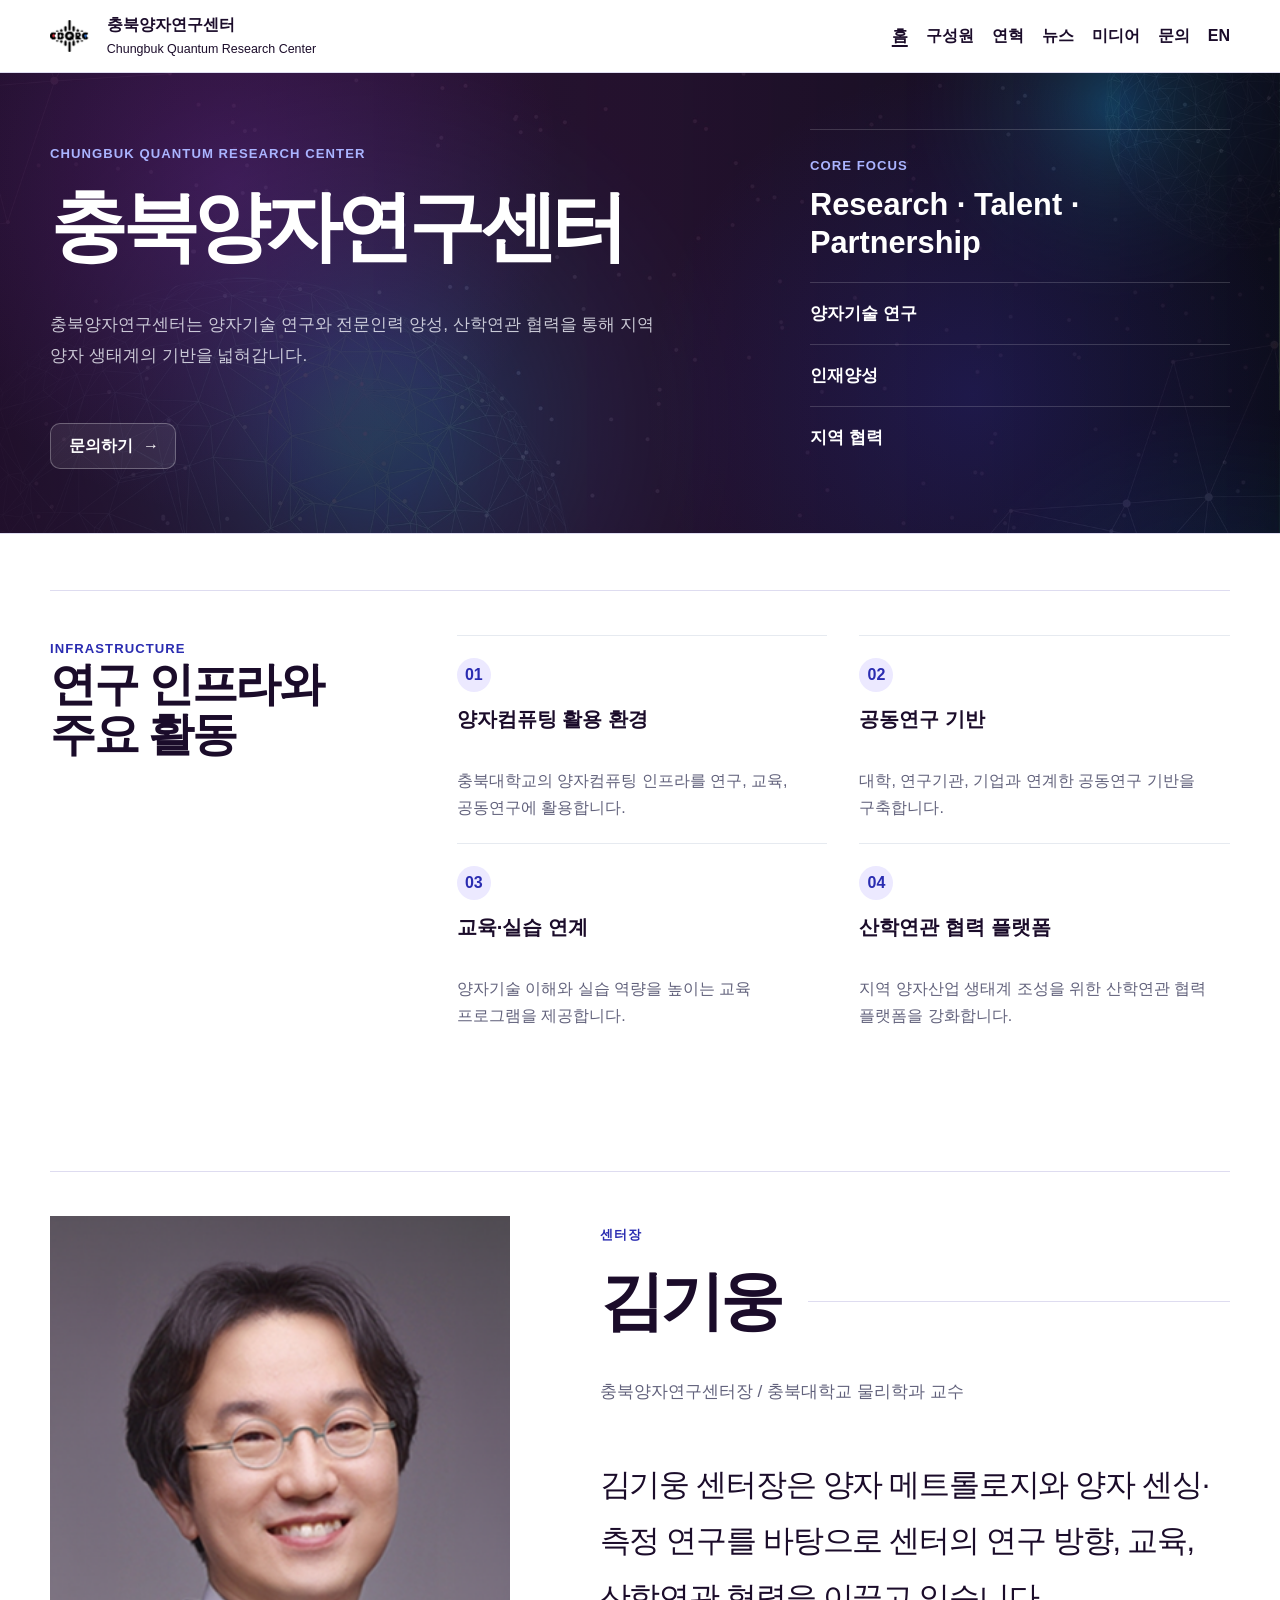
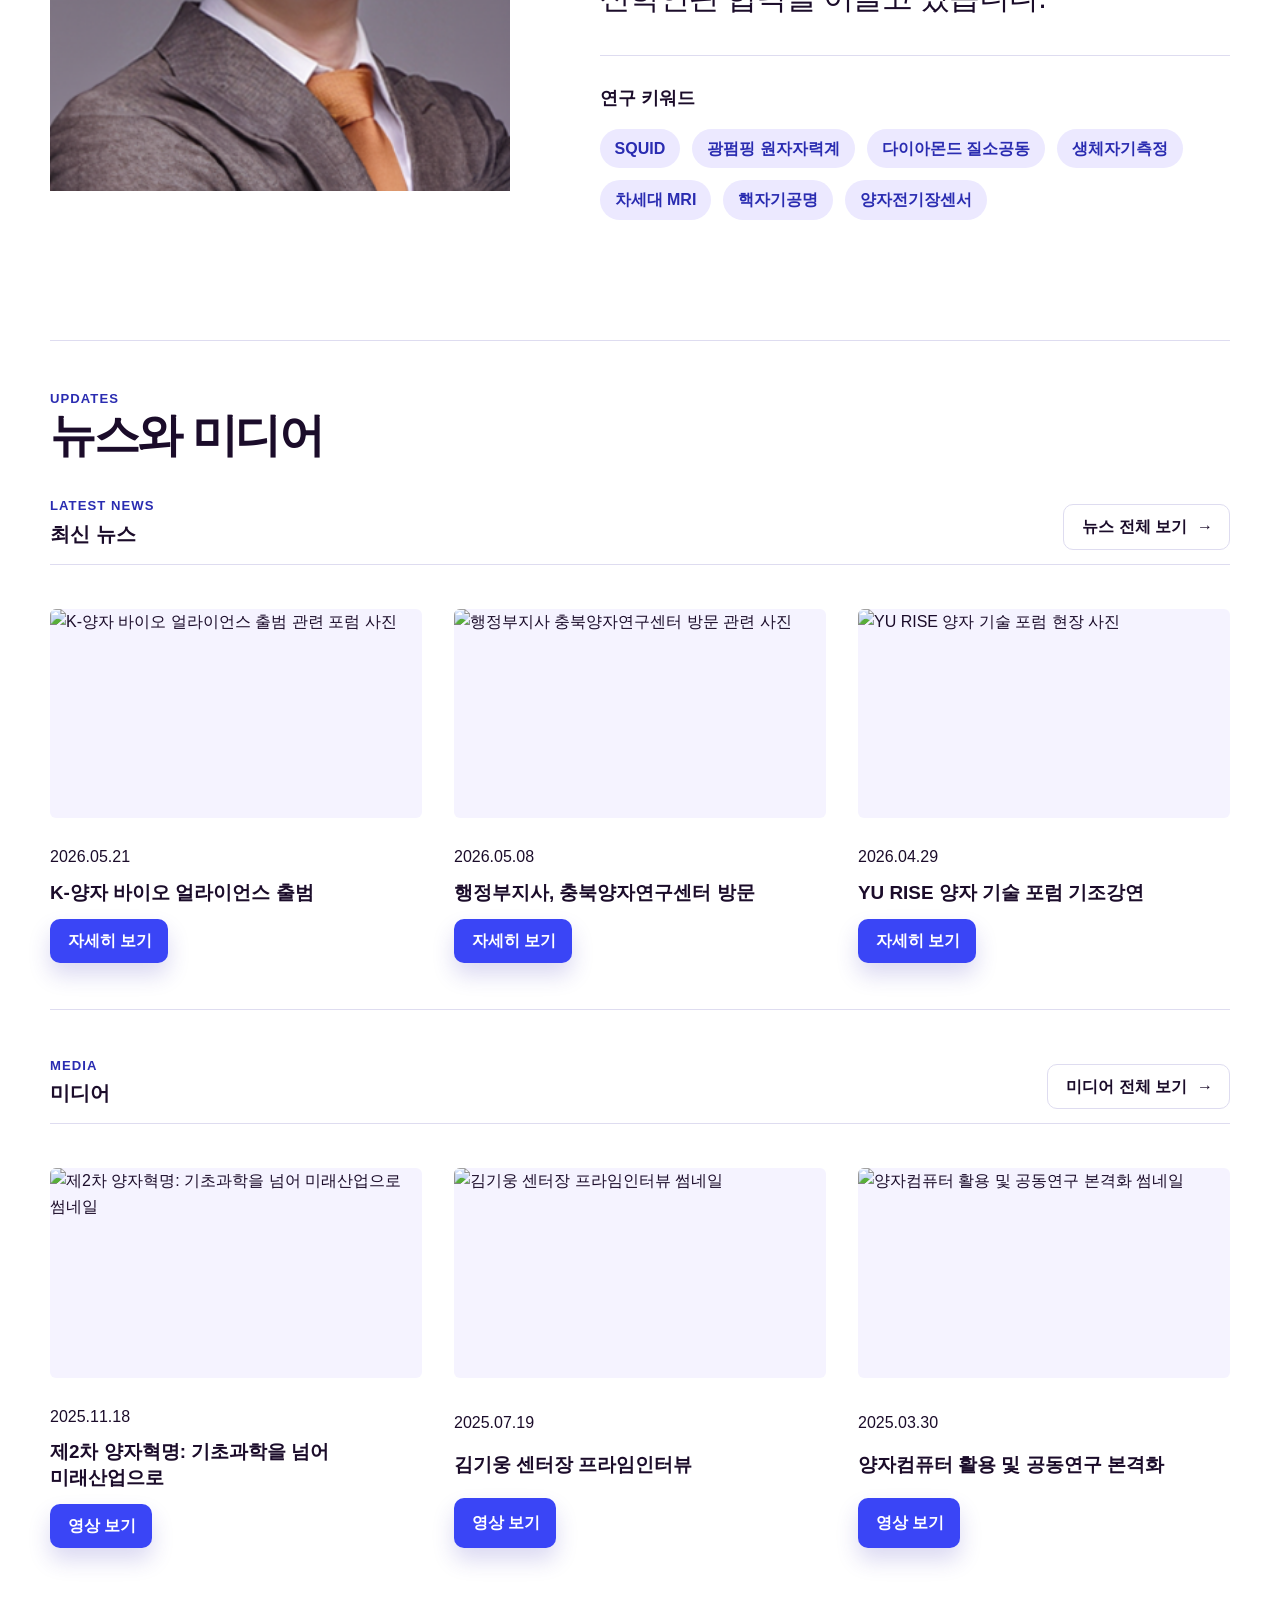
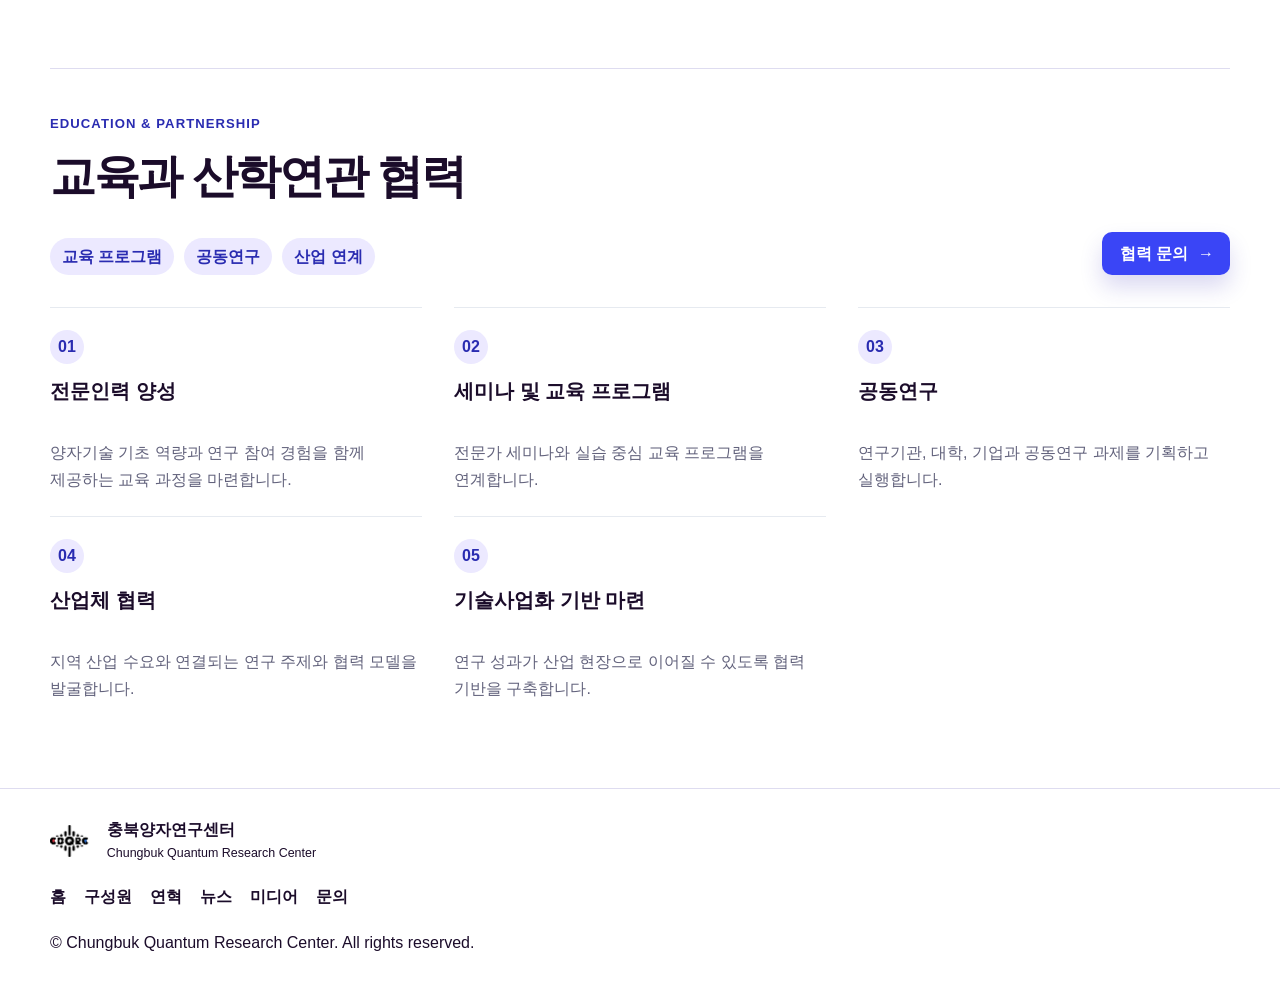
==== commit 1d1d72db: "new fomat" ====
--- a/index.html
+++ b/index.html
@@ -1,2315 +1,22 @@
 <!doctype html>
 <html lang="ko">
 <head>
-<meta charset="utf-8">
-<meta name="viewport" content="width=device-width, initial-scale=1, viewport-fit=cover">
-<script>(function(){try{var k=localStorage.getItem('cbqrc-theme');var d=k?k==='dark':(window.matchMedia&&window.matchMedia('(prefers-color-scheme: dark)').matches);if(d)document.documentElement.setAttribute('data-theme','dark');}catch(e){}})();</script>
-<meta name="description" content="충북양자연구센터 CBQRC 공식 홈페이지" data-i18n-content="meta.description">
-<title data-i18n="meta.title">CBQRC | 충북양자연구센터</title>
-<link rel="icon" type="image/png" href="https://raw.githubusercontent.com/tjdgus5160/tjdgus5160.github.io/main/CBQRC_logo.png">
-<link rel="apple-touch-icon" href="https://raw.githubusercontent.com/tjdgus5160/tjdgus5160.github.io/main/CBQRC_logo.png">
-<link rel="stylesheet" as="style" crossorigin href="https://cdn.jsdelivr.net/gh/orioncactus/pretendard@v1.3.9/dist/web/static/pretendard.css">
-<script type="importmap">
-{ "imports": { "three": "https://cdn.jsdelivr.net/npm/three@0.161.0/build/three.module.js" } }
-</script>
-<style>
-  :root{
-    --bg:#ffffff;
-    --bg-soft:#fbfbfd;
-    --bg-soft-2:#f5f5f7;
-    --ink:#1d1d1f;
-    --muted:#6e6e73;
-    --line:rgba(0,0,0,0.10);
-    --line-soft:rgba(0,0,0,0.07);
-    --line-strong:rgba(0,0,0,0.14);
-    --accent:#0066cc;
-    --accent-hover:#0077ed;
-    --radius-card:18px;
-    --radius-btn:980px;
-    --container:1120px;
-    --nav-h:48px;
-    --shadow:0 1px 2px rgba(0,0,0,0.04), 0 12px 40px rgba(0,0,0,0.05);
-    --ease:cubic-bezier(0.22,0.61,0.36,1);
-  }
-
-  *,*::before,*::after{box-sizing:border-box;}
-
-  html{
-    -webkit-text-size-adjust:100%;
-    scroll-behavior:smooth;
-    scroll-padding-top:calc(var(--nav-h) + 16px);
-  }
-
-  body{
-    margin:0;
-    background:var(--bg);
-    color:var(--ink);
-    font-family:"Pretendard",-apple-system,BlinkMacSystemFont,"Segoe UI",sans-serif;
-    font-size:17px;
-    line-height:1.7;
-    letter-spacing:-0.01em;
-    -webkit-font-smoothing:antialiased;
-    -moz-osx-font-smoothing:grayscale;
-    text-rendering:optimizeLegibility;
-    word-break:keep-all;
-  }
-
-  a{color:inherit;text-decoration:none;}
-
-  img{max-width:100%;display:block;}
-
-  h1,h2,h3{margin:0;}
-
-  p{margin:0;}
-
-  ::selection{background:rgba(0,102,204,0.14);}
-
-  /* ---------- Skip link ---------- */
-  .skip-link{
-    position:fixed;
-    top:8px;
-    left:50%;
-    transform:translateX(-50%) translateY(-160%);
-    z-index:200;
-    background:var(--ink);
-    color:#fff;
-    padding:10px 18px;
-    border-radius:10px;
-    font-size:14px;
-    font-weight:600;
-    transition:transform .2s var(--ease);
-  }
-  .skip-link:focus{transform:translateX(-50%) translateY(0);}
-
-  /* ---------- Container ---------- */
-  .container{
-    width:100%;
-    max-width:var(--container);
-    margin-inline:auto;
-    padding-inline:24px;
-  }
-
-  /* ---------- Focus visibility ---------- */
-  a:focus-visible,
-  button:focus-visible{
-    outline:2px solid var(--accent);
-    outline-offset:3px;
-    border-radius:6px;
-  }
-
-  /* ---------- Nav ---------- */
-  .nav{
-    position:sticky;
-    top:0;
-    z-index:100;
-    background:rgba(255,255,255,0.72);
-    -webkit-backdrop-filter:saturate(180%) blur(18px);
-    backdrop-filter:saturate(180%) blur(18px);
-    border-bottom:1px solid var(--line-soft);
-  }
-  .nav__inner{
-    height:var(--nav-h);
-    display:flex;
-    align-items:center;
-    justify-content:space-between;
-    gap:20px;
-  }
-  .nav__brand{
-    display:inline-flex;
-    align-items:center;
-    gap:10px;
-    font-size:18px;
-    font-weight:700;
-    letter-spacing:-0.02em;
-    color:var(--ink);
-  }
-  .nav__brand img{
-    height:26px;
-    width:auto;
-    flex:0 0 auto;
-    object-fit:contain;
-  }
-  .nav__brand-name{line-height:1.1;}
-  .nav__brand-name small{
-    display:block;
-    font-size:11px;
-    font-weight:500;
-    color:var(--muted);
-    letter-spacing:0;
-    margin-top:1px;
-  }
-  .nav__links{
-    display:flex;
-    align-items:center;
-    gap:4px;
-    list-style:none;
-    margin:0;
-    padding:0;
-  }
-  .nav__links a{
-    position:relative;
-    display:inline-block;
-    padding:7px 14px;
-    font-size:14.5px;
-    font-weight:500;
-    color:var(--muted);
-    border-radius:8px;
-    transition:color .2s var(--ease), background-color .2s var(--ease);
-  }
-  .nav__links a:hover{color:var(--ink);}
-  .nav__links a[aria-current="true"]{
-    color:var(--ink);
-    font-weight:600;
-  }
-  .nav__links a[aria-current="true"]::after{
-    content:"";
-    position:absolute;
-    left:14px;
-    right:14px;
-    bottom:1px;
-    height:1.5px;
-    background:var(--ink);
-    border-radius:2px;
-  }
-  .nav__toggle{
-    display:none;
-    width:42px;
-    height:42px;
-    align-items:center;
-    justify-content:center;
-    background:transparent;
-    border:0;
-    border-radius:10px;
-    cursor:pointer;
-    color:var(--ink);
-  }
-  .nav__toggle svg{display:block;width:22px;height:22px;}
-  .nav__toggle .icon-close{display:none;}
-  .nav__toggle[aria-expanded="true"] .icon-open{display:none;}
-  .nav__toggle[aria-expanded="true"] .icon-close{display:block;}
-
-  /* ---------- Sections ---------- */
-  main{display:block;}
-
-  section{
-    padding-block:clamp(72px,11vw,140px);
-    border-top:1px solid var(--line-soft);
-  }
-  section:first-of-type{border-top:0;}
-
-  .kicker{
-    display:block;
-    font-size:12px;
-    font-weight:600;
-    letter-spacing:0.14em;
-    text-transform:uppercase;
-    color:var(--accent);
-    margin:0 0 18px;
-  }
-
-  h2{
-    font-size:clamp(2rem,5vw,3.25rem);
-    line-height:1.08;
-    letter-spacing:-0.03em;
-    font-weight:700;
-  }
-
-  h3{
-    font-size:clamp(1.3rem,2.6vw,1.6rem);
-    line-height:1.2;
-    letter-spacing:-0.02em;
-    font-weight:700;
-  }
-
-  .lead{
-    font-size:clamp(1.15rem,2.2vw,1.45rem);
-    line-height:1.55;
-    letter-spacing:-0.02em;
-    color:var(--ink);
-    font-weight:500;
-  }
-
-  .body-text{
-    color:var(--muted);
-    font-size:17px;
-    line-height:1.75;
-  }
-
-  /* ---------- Buttons ---------- */
-  .btn{
-    display:inline-flex;
-    align-items:center;
-    justify-content:center;
-    gap:8px;
-    padding:13px 26px;
-    font-size:16px;
-    font-weight:600;
-    letter-spacing:-0.01em;
-    border-radius:var(--radius-btn);
-    border:1px solid transparent;
-    cursor:pointer;
-    transition:background-color .2s var(--ease), color .2s var(--ease), border-color .2s var(--ease), transform .15s var(--ease);
-  }
-  .btn:active{transform:scale(0.98);}
-  .btn--primary{
-    background:var(--accent);
-    color:#fff;
-  }
-  .btn--primary:hover{background:var(--accent-hover);}
-  .btn--ghost{
-    background:transparent;
-    color:var(--accent);
-    border-color:var(--line-strong);
-  }
-  .btn--ghost:hover{
-    border-color:var(--accent);
-    background:rgba(0,102,204,0.04);
-  }
-
-  /* ---------- Hero (atuin-style 3D ribbon) ---------- */
-  .hero{
-    position:relative;
-    width:100%;
-    height:calc(100svh - var(--nav-h, 48px));
-    min-height:600px;
-    overflow:hidden;
-    border-top:0;
-    background:#fefefe;
-    isolation:isolate;
-    cursor:grab;
-    touch-action:pan-y;
-  }
-  .hero.is-grabbing{ cursor:grabbing; }
-  [data-theme="dark"] .hero{ background:#0a0c12; }
-
-  .hero__canvas{
-    position:absolute; inset:0; z-index:2;
-    width:100%; height:100%; display:block;
-    pointer-events:none;
-  }
-
-  .hero__copy{
-    position:absolute; z-index:1;
-    left:clamp(24px, 6vw, 96px);
-    top:50%;
-    transform:translateY(calc(-50% + var(--pY, 0px)));
-    max-width:calc(100% - 40px);
-    pointer-events:none;
-    opacity:0;
-  }
-  .hero__title{
-    margin:0;
-    font-weight:900;
-    font-size:clamp(72px, 8.2vw, 132px);
-    line-height:0.95;
-    letter-spacing:-0.05em;
-    color:#0a0a0c;
-    white-space:nowrap;
-  }
-  [data-theme="dark"] .hero__title{ color:#f3f5f8; }
-  .hero__line{ display:block; }
-  .hero__line--2{ margin-left:0.92em; }
-  .hero__pill{ display:inline-block; }
-
-  .hero__since,.hero__scrolldown{
-    position:absolute; z-index:3; bottom:clamp(20px,3.4vw,40px);
-    font-size:clamp(13px,1vw,16px); letter-spacing:0.04em; text-transform:uppercase; font-weight:600;
-    color:#0a0a0c; text-decoration:none;
-  }
-  [data-theme="dark"] .hero__since,[data-theme="dark"] .hero__scrolldown{ color:#e7ebf2; }
-  .hero__since{ left:clamp(20px,4vw,40px); }
-  .hero__scrolldown{ right:clamp(20px,4vw,40px); display:inline-flex; align-items:center; gap:9px; transition:opacity .2s ease; }
-  .hero__scrolldown:hover{ opacity:0.6; }
-  .hero__scrolldown::after{ content:""; width:30px; height:1px; background:currentColor; display:inline-block; }
-  .hero__sr{position:absolute;width:1px;height:1px;padding:0;margin:-1px;overflow:hidden;clip:rect(0 0 0 0);clip-path:inset(50%);white-space:nowrap;border:0;}
-
-  /* CSS fallback when WebGL is unavailable: a static blue blob so the hero isn't empty */
-  .hero--nogl .hero__canvas{ display:none; }
-  .hero--nogl .hero__copy{ opacity:1; }
-  .hero--nogl::before{
-    content:""; position:absolute; z-index:2; top:-12%; right:-8%; width:66%; height:124%;
-    background:linear-gradient(160deg, #126bff, #0743a8 68%, #002e76);
-    border-radius:46% 46% 44% 44% / 60% 60% 40% 40%;
-    transform:rotate(8deg); opacity:0.95; pointer-events:none;
-  }
-
-  @media (max-width:760px){
-    .hero__title{ white-space:normal; font-size:clamp(40px,12vw,72px); }
-    .hero__line--2{ margin-left:0; }
-    .hero__copy{ left:20px; max-width:calc(100% - 36px); }
-    .hero__since,.hero__scrolldown{ font-size:12px; }
-    .hero__scrolldown::after{ width:18px; }
-  }
-  @media (prefers-reduced-motion:reduce){
-    .hero__scrolldown{ transition:none; }
-  }
-
-  /* ---------- About ---------- */
-  .about__head{
-    max-width:840px;
-  }
-  .about__head .lead{
-    margin-top:28px;
-  }
-  .about__grid{
-    display:grid;
-    grid-template-columns:1fr 1fr;
-    gap:clamp(32px,5vw,72px);
-    margin-top:clamp(48px,7vw,80px);
-    align-items:start;
-  }
-  .about__body p{margin:0 0 20px;}
-  .about__body p:last-child{margin-bottom:0;}
-  .focus__label{
-    display:block;
-    font-size:13px;
-    font-weight:600;
-    letter-spacing:0.12em;
-    text-transform:uppercase;
-    color:var(--muted);
-    margin:0 0 24px;
-  }
-  .focus-list{
-    list-style:none;
-    margin:0;
-    padding:0;
-    display:flex;
-    flex-direction:column;
-  }
-  .focus-list li{
-    display:flex;
-    align-items:flex-start;
-    gap:18px;
-    padding:20px 4px;
-    border-top:1px solid var(--line-soft);
-    font-size:17px;
-    font-weight:500;
-    line-height:1.5;
-    letter-spacing:-0.02em;
-  }
-  .focus-list li:last-child{border-bottom:1px solid var(--line-soft);}
-  .focus-list__num{
-    flex:0 0 auto;
-    font-size:14px;
-    font-weight:600;
-    color:var(--accent);
-    font-variant-numeric:tabular-nums;
-    padding-top:2px;
-    min-width:24px;
-  }
-
-  /* ---------- People ---------- */
-  .section-head{max-width:760px;}
-  .section-head h2{margin-bottom:18px;}
-  .section-head .subhead{
-    color:var(--muted);
-    font-size:clamp(1.05rem,1.8vw,1.2rem);
-    line-height:1.6;
-    letter-spacing:-0.02em;
-    margin:0;
-  }
-  .people__card{
-    display:grid;
-    grid-template-columns:300px 1fr;
-    gap:clamp(32px,5vw,64px);
-    margin-top:clamp(48px,7vw,72px);
-    align-items:start;
-  }
-  .people__photo{
-    margin:0;
-    border-radius:var(--radius-card);
-    overflow:hidden;
-    border:1px solid var(--line);
-    background:var(--bg-soft-2);
-  }
-  .people__photo img{
-    width:100%;
-    aspect-ratio:3/4;
-    object-fit:cover;
-  }
-  .people__role{
-    font-size:12px;
-    font-weight:600;
-    letter-spacing:0.12em;
-    text-transform:uppercase;
-    color:var(--accent);
-    margin:0 0 14px;
-  }
-  .people__name{
-    font-size:clamp(1.8rem,3.5vw,2.4rem);
-    font-weight:700;
-    letter-spacing:-0.03em;
-    line-height:1.1;
-  }
-  .people__name-en{
-    display:block;
-    margin-top:6px;
-    font-size:1.05rem;
-    font-weight:500;
-    color:var(--muted);
-    letter-spacing:0;
-  }
-  .people__desc{
-    margin:22px 0 0;
-    color:var(--muted);
-    font-size:17px;
-    line-height:1.7;
-    max-width:560px;
-  }
-  .career{
-    margin:34px 0 0;
-    padding:0;
-  }
-  .career__row{
-    display:grid;
-    grid-template-columns:1fr auto;
-    gap:12px 24px;
-    align-items:baseline;
-    padding:18px 0;
-    border-top:1px solid var(--line-soft);
-  }
-  .career__row:last-child{border-bottom:1px solid var(--line-soft);}
-  .career__title{
-    margin:0;
-    font-size:16px;
-    font-weight:500;
-    line-height:1.5;
-    letter-spacing:-0.02em;
-  }
-  .career__period{
-    margin:0;
-    font-size:14px;
-    color:var(--muted);
-    font-variant-numeric:tabular-nums;
-    white-space:nowrap;
-  }
-
-  /* ---------- Activity ---------- */
-  .activity__grid{
-    display:grid;
-    grid-template-columns:repeat(2, 1fr);
-    gap:clamp(24px,3vw,40px);
-    margin-top:clamp(48px,7vw,72px);
-  }
-  .card{
-    border:1px solid var(--line);
-    border-radius:var(--radius-card);
-    background:#fff;
-    overflow:hidden;
-    transition:transform .35s var(--ease), box-shadow .35s var(--ease), border-color .35s var(--ease);
-  }
-  .card:hover{
-    transform:translateY(-4px);
-    box-shadow:var(--shadow);
-    border-color:var(--line-strong);
-  }
-  .card__media{
-    aspect-ratio:16/10;
-    overflow:hidden;
-    background:var(--bg-soft-2);
-    border-bottom:1px solid var(--line-soft);
-  }
-  .card__media img{
-    width:100%;
-    height:100%;
-    object-fit:cover;
-    transition:transform .5s var(--ease);
-  }
-  .card:hover .card__media img{transform:scale(1.03);}
-  .card__body{padding:28px 28px 32px;}
-  .card__date{
-    font-size:13.5px;
-    font-weight:600;
-    color:var(--accent);
-    font-variant-numeric:tabular-nums;
-    margin:0 0 12px;
-    letter-spacing:0.01em;
-  }
-  .card__body h3{margin:0 0 12px;}
-  .card__body p{
-    margin:0;
-    color:var(--muted);
-    font-size:16px;
-    line-height:1.6;
-  }
-
-  /* ---------- Contact ---------- */
-  .contact__grid{
-    display:grid;
-    grid-template-columns:repeat(3,1fr);
-    gap:1px;
-    margin-top:clamp(48px,7vw,72px);
-    background:var(--line-soft);
-    border:1px solid var(--line-soft);
-    border-radius:var(--radius-card);
-    overflow:hidden;
-  }
-  .contact__item{
-    background:#fff;
-    padding:36px 32px;
-  }
-  .contact__label{
-    font-size:12px;
-    font-weight:600;
-    letter-spacing:0.12em;
-    text-transform:uppercase;
-    color:var(--muted);
-    margin:0 0 16px;
-  }
-  .contact__value{
-    font-size:17px;
-    line-height:1.6;
-    letter-spacing:-0.02em;
-    margin:0;
-    font-weight:500;
-  }
-  .contact__value a{
-    color:var(--accent);
-    transition:color .2s var(--ease);
-  }
-  .contact__value a:hover{color:var(--accent-hover);}
-
-  /* ---------- News ---------- */
-  .news{
-    display:grid;
-    grid-template-columns:1.4fr 1fr;
-    gap:clamp(24px,3vw,32px);
-    margin-top:clamp(48px,7vw,72px);
-    align-items:stretch;
-  }
-  .news__card{
-    padding:clamp(36px,5vw,52px);
-    border:1px solid var(--line);
-    border-radius:var(--radius-card);
-    background:#fff;
-  }
-  .news__tag{
-    display:inline-block;
-    font-size:12px;
-    font-weight:600;
-    letter-spacing:0.05em;
-    color:var(--muted);
-    padding:5px 13px;
-    border:1px solid var(--line);
-    border-radius:var(--radius-btn);
-    margin:0 0 24px;
-  }
-  .news__card h3{margin:0 0 16px;max-width:600px;}
-  .news__card p{
-    margin:0;
-    color:var(--muted);
-    font-size:17px;
-    line-height:1.7;
-    max-width:640px;
-  }
-  .news__accent{
-    padding:clamp(36px,5vw,52px);
-    border:1px solid var(--line);
-    border-radius:var(--radius-card);
-    background:var(--bg-soft);
-    display:flex;
-    flex-direction:column;
-    justify-content:center;
-  }
-  .news__accent-brand{
-    font-size:clamp(2.2rem,5vw,3rem);
-    font-weight:800;
-    letter-spacing:-0.04em;
-    color:var(--ink);
-    line-height:1;
-  }
-  .news__accent-text{
-    margin-top:14px;
-    font-size:16px;
-    color:var(--muted);
-    letter-spacing:0.01em;
-  }
-
-  /* ---------- Footer (aino-style giant wordmark) ---------- */
-  .footer{
-    --f-bg:#f1efe9; --f-ink:#16150f; --f-mut:#6e6c62; --f-faint:#aaa89c; --f-line:rgba(22,21,15,0.14);
-    border-top:0;
-    background:var(--f-bg);
-    color:var(--f-ink);
-    overflow:hidden;
-    padding:clamp(48px,6vw,96px) clamp(20px,4vw,40px) 0;
-  }
-  [data-theme="dark"] .footer{
-    --f-bg:#0b0d12; --f-ink:#f1efe8; --f-mut:#8b90a0; --f-faint:#555a66; --f-line:rgba(241,239,232,0.12);
-  }
-  .footer__mark{
-    font-weight:800;
-    font-size:clamp(3.4rem, 24.5vw, 23rem);
-    line-height:0.8;
-    letter-spacing:-0.05em;
-    color:var(--f-ink);
-    white-space:nowrap;
-  }
-  .footer__cols{
-    display:flex; justify-content:space-between; flex-wrap:wrap; gap:18px 24px;
-    margin-top:clamp(12px,1.4vw,22px);
-    font-size:clamp(11px,0.95vw,13px); font-weight:500; letter-spacing:0.04em; text-transform:uppercase;
-  }
-  .footer__col{ display:flex; flex-direction:column; gap:4px; }
-  .footer__col--end{ text-align:right; align-items:flex-end; }
-  .footer__k{ color:var(--f-mut); }
-  .footer__v,.footer__clock{ color:var(--f-ink); text-decoration:none; font-variant-numeric:tabular-nums; }
-  .footer__v{ transition:opacity .2s var(--ease); }
-  .footer__v:hover{ opacity:0.55; }
-  .footer__strip{
-    display:flex; justify-content:space-between; gap:14px;
-    margin-top:clamp(22px,3vw,40px); padding:clamp(12px,1.4vw,18px) 0 clamp(16px,2vw,24px);
-    border-top:1px solid var(--f-line);
-    font-size:11px; font-weight:500; letter-spacing:0.1em;
-    color:var(--f-faint); white-space:nowrap; overflow:hidden;
-  }
-  .footer__strip span{ flex:0 0 auto; }
-  .footer__legal{ margin:0; padding:0 0 clamp(20px,2vw,30px); font-size:12px; color:var(--f-mut); }
-  @media (max-width:760px){
-    .footer__col--end{ text-align:left; align-items:flex-start; }
-    .footer__strip{ font-size:10px; letter-spacing:0.04em; }
-    .footer__strip span:nth-child(2),.footer__strip span:nth-child(4){ display:none; }
-  }
-
-  /* ---------- Reveal animation ---------- */
-  .reveal{
-    opacity:0;
-    transform:translateY(14px);
-    transition:opacity .7s var(--ease), transform .7s var(--ease);
-    will-change:opacity,transform;
-  }
-  .reveal.is-visible{
-    opacity:1;
-    transform:none;
-  }
-
-  /* ---------- Mobile ---------- */
-  @media (max-width:860px){
-    .nav__toggle{display:inline-flex;}
-    .nav__links{
-      position:fixed;
-      top:var(--nav-h);
-      left:0;
-      right:0;
-      flex-direction:column;
-      align-items:stretch;
-      gap:2px;
-      padding:14px 18px 26px;
-      background:rgba(255,255,255,0.96);
-      -webkit-backdrop-filter:saturate(180%) blur(18px);
-      backdrop-filter:saturate(180%) blur(18px);
-      border-bottom:1px solid var(--line);
-      transform:translateY(-12px);
-      opacity:0;
-      pointer-events:none;
-      transition:opacity .28s var(--ease), transform .28s var(--ease);
-    }
-    .nav.is-open .nav__links{
-      opacity:1;
-      transform:translateY(0);
-      pointer-events:auto;
-    }
-    .nav__links a{
-      padding:13px 12px;
-      font-size:16px;
-      border-radius:10px;
-    }
-    .nav__links a:hover,
-    .nav__links a[aria-current="true"]{
-      background:var(--bg-soft-2);
-    }
-    .nav__links a[aria-current="true"]::after{display:none;}
-  }
-
-  @media (max-width:780px){
-    .about__grid{grid-template-columns:1fr;}
-    .people__card{grid-template-columns:1fr;}
-    .people__photo{max-width:300px;}
-    .activity__grid{grid-template-columns:1fr;}
-    .contact__grid{grid-template-columns:1fr;}
-    .news{grid-template-columns:1fr;}
-  }
-
-  @media (max-width:520px){
-    body{font-size:16px;}
-    .container{padding-inline:20px;}
-    .hero__cta{flex-direction:column;align-items:stretch;}
-    .hero__cta .btn{width:100%;}
-    .career__row{grid-template-columns:1fr;gap:4px;}
-    .career__period{white-space:normal;}
-    .contact__item{padding:28px 24px;}
-    .news__card,.news__accent{padding:32px 26px;}
-  }
-
-  /* ---------- Reduced motion ---------- */
-  @media (prefers-reduced-motion:reduce){
-    html{scroll-behavior:auto;}
-    .reveal{opacity:1;transform:none;transition:none;}
-    .card,.card__media img,.btn,.nav__links,.nav__toggle,
-    .nav__links a,.skip-link{
-      transition:none !important;
-    }
-    .card:hover{transform:none;}
-    .card:hover .card__media img{transform:none;}
-  }
-
-  /* ============================================================
-     DARK MODE
-     Activated by <html data-theme="dark">. Remaps the EXISTING
-     :root custom properties to an Apple-style dark palette, then
-     patches the handful of components that hardcode #fff / light
-     gradients / light rgba() values rather than using a var().
-     Light mode is untouched, so it remains identical to today.
-     ============================================================ */
-
-  [data-theme="dark"]{
-    /* Surfaces: near-black base, slightly lifted cards */
-    --bg:#000000;
-    --bg-soft:#0b0b0d;
-    --bg-soft-2:#161617;
-    /* Text */
-    --ink:#f5f5f7;
-    --muted:#a1a1a6;
-    /* Hairlines: light, low-alpha on dark */
-    --line:rgba(255,255,255,0.12);
-    --line-soft:rgba(255,255,255,0.08);
-    --line-strong:rgba(255,255,255,0.20);
-    /* Accent: brighter blue for AA contrast on near-black */
-    --accent:#2997ff;
-    --accent-hover:#4aa8ff;
-    /* Minimal shadow; deeper on dark so cards still read as raised */
-    --shadow:0 1px 2px rgba(0,0,0,0.5), 0 12px 40px rgba(0,0,0,0.55);
-  }
-
-  /* ---- Selection ---- */
-  [data-theme="dark"] ::selection{background:rgba(41,151,255,0.30);}
-
-  /* ---- Sticky nav: translucent dark instead of translucent white ---- */
-  [data-theme="dark"] .nav{
-    background:rgba(11,11,13,0.72);
-  }
-
-  /* ---- Primary button: dark text on bright accent (Apple dark style) ---- */
-  [data-theme="dark"] .btn--primary{color:#000;}
-  /* Ghost button hover wash uses the new accent hue */
-  [data-theme="dark"] .btn--ghost:hover{background:rgba(41,151,255,0.12);}
-
-  /* ---- Hero gradient: black -> soft ---- */
-  [data-theme="dark"] .hero{
-    background:linear-gradient(180deg,#000000 0%,#0b0b0d 100%);
-  }
-
-  /* ---- Hero visual panel gradient + inner mark ---- */
-  [data-theme="dark"] .hero__visual{
-    background:linear-gradient(180deg,#0b0b0d 0%,#161617 100%);
-  }
-  [data-theme="dark"] .hero__visual-mark{
-    background:#1d1d1f;
-  }
-
-  /* ---- Surfaces that hardcode #fff in light mode ---- */
-  [data-theme="dark"] .card,
-  [data-theme="dark"] .contact__item,
-  [data-theme="dark"] .news__card{
-    background:var(--bg-soft);
-  }
-
-  /* ---- News accent panel: lift slightly above page bg ---- */
-  [data-theme="dark"] .news__accent{
-    background:var(--bg-soft-2);
-  }
-
-  /* ---- Skip link stays legible on its light pill in dark mode ---- */
-  [data-theme="dark"] .skip-link{color:#000;}
-
-  /* ---- Mobile nav drawer panel ---- */
-  @media (max-width:860px){
-    [data-theme="dark"] .nav__links{
-      background:rgba(11,11,13,0.96);
-    }
-  }
-
-  /* ============================================================
-     THEME-CHANGE TRANSITION
-     Smoothly cross-fade the core color properties when toggling.
-     Scoped to the properties that change so layout/animation
-     (reveal, hover transforms) are unaffected. Disabled fully
-     under prefers-reduced-motion.
-     ============================================================ */
-  @media (prefers-reduced-motion:no-preference){
-    body,
-    .nav,
-    .nav__links,
-    .hero,
-    .hero__visual,
-    .hero__visual-mark,
-    .card,
-    .contact__item,
-    .news__card,
-    .news__accent,
-    .footer,
-    .people__photo,
-    .news__tag,
-    .btn{
-      transition:
-        background-color .4s var(--ease),
-        border-color .4s var(--ease),
-        color .4s var(--ease),
-        box-shadow .4s var(--ease);
-    }
-    /* The theme toggle's icon swap */
-    .theme-toggle svg{transition:opacity .25s var(--ease), transform .35s var(--ease);}
-  }
-
-  /* ============================================================
-     THEME TOGGLE BUTTON
-     Sits in the top bar next to the hamburger. Square 42x42 hit
-     target (matches .nav__toggle) so it stays usable at 360px.
-     Sun shown in dark mode (tap -> go light); moon shown in light
-     mode (tap -> go dark).
-     ============================================================ */
-  .theme-toggle{
-    display:inline-flex;
-    align-items:center;
-    justify-content:center;
-    flex:0 0 auto;
-    width:42px;
-    height:42px;
-    margin-left:2px;
-    background:transparent;
-    border:0;
-    border-radius:10px;
-    cursor:pointer;
-    color:var(--ink);
-    -webkit-tap-highlight-color:transparent;
-    transition:background-color .2s var(--ease), color .2s var(--ease);
-  }
-  .theme-toggle:hover{background:var(--bg-soft-2);}
-  .theme-toggle svg{display:block;width:20px;height:20px;}
-  /* Default (light): show moon, hide sun */
-  .theme-toggle .icon-sun{display:none;}
-  .theme-toggle .icon-moon{display:block;}
-  /* Dark: show sun, hide moon */
-  [data-theme="dark"] .theme-toggle .icon-sun{display:block;}
-  [data-theme="dark"] .theme-toggle .icon-moon{display:none;}
-
-  /* Keep the actions group (toggle + hamburger) tidy on the right */
-  .nav__actions{
-    display:inline-flex;
-    align-items:center;
-    gap:2px;
-  }
-
-  /* ============================================================
-     LANGUAGE TOGGLE BUTTON
-     Sits in the top bar next to the theme toggle. Pill-shaped
-     text button; auto width but min-height matches the 42px
-     square controls so it lines up at all breakpoints / 360px.
-     ============================================================ */
-  .lang-toggle{
-    display:inline-flex;
-    align-items:center;
-    justify-content:center;
-    flex:0 0 auto;
-    min-width:42px;
-    height:34px;
-    padding:0 12px;
-    background:transparent;
-    border:1px solid var(--line-strong);
-    border-radius:var(--radius-btn);
-    cursor:pointer;
-    color:var(--ink);
-    font-family:inherit;
-    font-size:13px;
-    font-weight:600;
-    letter-spacing:0.01em;
-    line-height:1;
-    -webkit-tap-highlight-color:transparent;
-    transition:background-color .2s var(--ease), color .2s var(--ease), border-color .2s var(--ease);
-  }
-  .lang-toggle:hover{
-    background:var(--bg-soft-2);
-    border-color:var(--accent);
-    color:var(--accent);
-  }
-
-  @media (prefers-reduced-motion:reduce){
-    .theme-toggle{transition:none !important;}
-    .theme-toggle svg{transition:none !important;}
-    .lang-toggle{transition:none !important;}
-  }
-
-  /* ============================================================
-     TOP-BAR — small-screen condensing so brand + 3 controls fit
-     at 360px without horizontal overflow.
-     ============================================================ */
-  @media (max-width:420px){
-    .nav__inner{gap:10px;}
-    .nav__brand{font-size:16px;gap:8px;}
-    .nav__brand-name small{font-size:10px;}
-    .theme-toggle{width:40px;height:40px;}
-    .nav__toggle{width:40px;height:40px;}
-    .lang-toggle{padding:0 9px;height:32px;font-size:12px;min-width:38px;}
-  }
-  @media (max-width:360px){
-    .nav__brand-name small{display:none;}
-  }
-
-  /* =========================================================================
-     CBQRC — Interaction / micro-animation layer
-     Additive only. Append to the END of the existing <style> block so these
-     rules win on equal specificity. Uses the existing --ease token and adds a
-     couple of new easing tokens. Nothing here changes layout box sizes, so it
-     cannot introduce horizontal overflow.
-     ========================================================================= */
-
-  :root{
-    /* gentler "settle" curve for reveals; standard ease for swaps */
-    --ease-out:cubic-bezier(0.16,1,0.3,1);
-    --ease-soft:cubic-bezier(0.4,0,0.2,1);
-    --reveal-rise:18px;
-  }
-
-  /* -------------------------------------------------------------------------
-     1) HERO ENTRANCE (on load, not scroll-triggered)
-     The hero .reveal items are taken over by .hero-anim: JS removes the
-     IntersectionObserver from them and adds .hero-anim to the <section>.
-     Each child starts hidden and animates in on a stagger via --i.
-     ------------------------------------------------------------------------- */
-  .hero.hero-anim .hero__eyebrow,
-  .hero.hero-anim h1,
-  .hero.hero-anim .hero__desc,
-  .hero.hero-anim .hero__cta,
-  .hero.hero-anim .hero__visual{
-    opacity:0;
-    transform:translateY(20px);
-  }
-  .hero.hero-anim.is-ready .hero__eyebrow,
-  .hero.hero-anim.is-ready h1,
-  .hero.hero-anim.is-ready .hero__desc,
-  .hero.hero-anim.is-ready .hero__cta,
-  .hero.hero-anim.is-ready .hero__visual{
-    animation:heroIn .9s var(--ease-out) both;
-    animation-delay:calc(var(--i, 0) * 110ms);
-  }
-  /* the hero visual is heavier — let it rise a touch more slowly + softer */
-  .hero.hero-anim.is-ready .hero__visual{
-    animation-duration:1.05s;
-  }
-  @keyframes heroIn{
-    from{opacity:0;transform:translateY(20px);}
-    to{opacity:1;transform:translateY(0);}
-  }
-  /* When hero-anim is active, neutralize the inherited .reveal transition on
-     those same nodes so the two systems don't fight. */
-  .hero.hero-anim .reveal{transition:none;}
-  .hero.hero-anim .reveal.is-visible{opacity:0;transform:translateY(20px);} /* JS drives it */
-  .hero.hero-anim.is-ready .reveal{opacity:1;transform:none;}
-
-  /* -------------------------------------------------------------------------
-     2) REFINED SCROLL-REVEAL
-     Nicer easing + longer settle. Grouped children stagger via --i set by JS
-     on the container (data-stagger). Items keep their own .reveal but inherit
-     a per-item delay.
-     ------------------------------------------------------------------------- */
-  .reveal{
-    transform:translateY(var(--reveal-rise));
-    transition:opacity .8s var(--ease-out), transform .8s var(--ease-out);
-  }
-  /* staggered children: container marked [data-stagger], each child gets --i */
-  [data-stagger] > .reveal,
-  [data-stagger] > * > .reveal{
-    transition-delay:calc(var(--i, 0) * 80ms);
-  }
-
-  /* -------------------------------------------------------------------------
-     3) HOVER / ACTIVE MICRO-INTERACTIONS
-     Calm: small translate / hairline tint shifts. Pointer-aware so touch
-     devices never get stuck hover states.
-     ------------------------------------------------------------------------- */
-
-  /* nav links: subtle background bloom from the existing transition + a tiny
-     underline grow on the active item already exists; add a hover lift of the
-     label baseline-safe via background only (no transform to avoid blur). */
-  @media (hover:hover) and (pointer:fine){
-    .nav__links a{
-      transition:color .2s var(--ease), background-color .2s var(--ease);
-    }
-    .nav__links a:hover{
-      background-color:var(--bg-soft-2);
-    }
-
-    /* contact cells: hairline + faint tint lift on hover */
-    .contact__item{
-      transition:background-color .3s var(--ease);
-    }
-    .contact__item:hover{
-      background:var(--bg-soft);
-    }
-
-    /* career rows + focus-list rows: nudge content right, accent the number */
-    .career__row,
-    .focus-list li{
-      transition:transform .3s var(--ease-out), background-color .3s var(--ease);
-    }
-    .career__row:hover,
-    .focus-list li:hover{
-      transform:translateX(4px);
-    }
-    .focus-list__num{
-      transition:color .3s var(--ease), transform .3s var(--ease-out);
-    }
-    .focus-list li:hover .focus-list__num{
-      transform:translateX(2px);
-    }
-
-    /* buttons: lift slightly on hover (active scale already exists) */
-    .btn{
-      transition:background-color .2s var(--ease), color .2s var(--ease),
-                 border-color .2s var(--ease), transform .18s var(--ease-out),
-                 box-shadow .25s var(--ease);
-    }
-    .btn--primary:hover{
-      transform:translateY(-1px);
-      box-shadow:0 6px 18px rgba(0,102,204,0.20);
-    }
-    .btn--ghost:hover{
-      transform:translateY(-1px);
-    }
-  }
-  /* active feedback works on touch too (no hover dependency) */
-  .btn:active{transform:scale(0.98);}
-  .contact__value a:active{opacity:.7;}
-
-  /* -------------------------------------------------------------------------
-     4) HERO ORBITAL — slow continuous rotation
-     Rotates only the orbital ellipses group; the center nucleus stays put.
-     We rotate the whole SVG but counter-rotate is unnecessary since the mark
-     is radially symmetric enough — a slow full spin reads as "calm orbit".
-     ------------------------------------------------------------------------- */
-  @media (prefers-reduced-motion:no-preference){
-    .hero__visual-mark svg{
-      animation:orbitSpin 48s linear infinite;
-      transform-origin:50% 50%;
-      transform-box:fill-box;
-    }
-    /* pause the spin when the tab/section isn't visible to save power:
-       JS toggles .is-paused on the mark when offscreen. */
-    .hero__visual-mark.is-paused svg{
-      animation-play-state:paused;
-    }
-  }
-  @keyframes orbitSpin{
-    from{transform:rotate(0deg);}
-    to{transform:rotate(360deg);}
-  }
-
-  /* -------------------------------------------------------------------------
-     5) THEME / LANGUAGE CROSSFADE
-     When JS sets data-swapping="theme" or "lang" on <html>, briefly fade the
-     page content so the swap reads as a soft dissolve instead of a hard cut.
-     Works regardless of whether the toggles currently exist — it's a no-op
-     until something sets the attribute.
-     ------------------------------------------------------------------------- */
-  html[data-swapping]{
-    /* mask the swap moment */
-  }
-  html[data-swapping] body{
-    transition:opacity .26s var(--ease-soft);
-  }
-  html[data-swapping="out"] body{
-    opacity:0;
-  }
-  /* Theme color tokens, if/when a [data-theme] toggle is added, will tween
-     smoothly because we transition the few surfaces that read from vars. */
-  body,
-  .nav,
-  .card,
-  .contact__item,
-  .hero,
-  .hero__visual,
-  .news__card,
-  .news__accent{
-    transition:background-color .4s var(--ease-soft),
-               color .4s var(--ease-soft),
-               border-color .4s var(--ease-soft);
-  }
-
-  /* -------------------------------------------------------------------------
-     6) SCROLL-PROGRESS INDICATOR (thin, on-brand, top hairline)
-     Fixed 2px bar under nothing — sits at the very top, above the nav blur.
-     Width driven by --scroll-progress (0..1) set by JS via rAF.
-     ------------------------------------------------------------------------- */
-  .scroll-progress{
-    position:fixed;
-    top:0;
-    left:0;
-    height:2px;
-    width:100%;
-    z-index:101; /* just above .nav (100) */
-    transform-origin:0 50%;
-    transform:scaleX(var(--scroll-progress, 0));
-    background:linear-gradient(90deg,var(--accent),var(--accent-hover));
-    opacity:.9;
-    pointer-events:none;
-    will-change:transform;
-  }
-
-  /* =========================================================================
-     REDUCED MOTION — neutralize everything added above.
-     Mirror the existing reduced-motion block; append alongside it.
-     ========================================================================= */
-  @media (prefers-reduced-motion:reduce){
-    /* hero entrance off */
-    .hero.hero-anim.is-ready .hero__eyebrow,
-    .hero.hero-anim.is-ready h1,
-    .hero.hero-anim.is-ready .hero__desc,
-    .hero.hero-anim.is-ready .hero__cta,
-    .hero.hero-anim.is-ready .hero__visual,
-    .hero.hero-anim .hero__eyebrow,
-    .hero.hero-anim h1,
-    .hero.hero-anim .hero__desc,
-    .hero.hero-anim .hero__cta,
-    .hero.hero-anim .hero__visual{
-      animation:none !important;
-      opacity:1 !important;
-      transform:none !important;
-    }
-    .hero.hero-anim .reveal,
-    .hero.hero-anim .reveal.is-visible{
-      opacity:1 !important;
-      transform:none !important;
-    }
-
-    /* reveal stagger off (existing block already kills .reveal transition) */
-    [data-stagger] > .reveal,
-    [data-stagger] > * > .reveal{transition-delay:0s !important;}
-
-    /* hover micro-interactions: remove transforms/transitions */
-    .career__row,.focus-list li,.focus-list__num,
-    .contact__item,.btn{
-      transition:none !important;
-    }
-    .career__row:hover,
-    .focus-list li:hover,
-    .focus-list li:hover .focus-list__num,
-    .btn--primary:hover,
-    .btn--ghost:hover{
-      transform:none !important;
-      box-shadow:none !important;
-    }
-
-    /* orbital spin off */
-    .hero__visual-mark svg{animation:none !important;}
-
-    /* swap crossfade off */
-    html[data-swapping] body,
-    html[data-swapping="out"] body{transition:none !important;opacity:1 !important;}
-    body,.nav,.card,.contact__item,.hero,.hero__visual,
-    .news__card,.news__accent{transition:none !important;}
-
-    /* scroll-progress: keep it static / hidden to avoid motion */
-    .scroll-progress{display:none !important;}
-  }
-</style>
+  <meta charset="utf-8">
+  <meta name="viewport" content="width=device-width, initial-scale=1">
+  <meta name="description" content="충북양자연구센터는 양자기술 연구, 인재양성, 산학연관 협력을 추진하는 연구 거점입니다.">
+  <meta name="theme-color" content="#ffffff">
+  <meta property="og:type" content="website">
+  <meta property="og:title" content="충북양자연구센터 | Chungbuk Quantum Research Center">
+  <meta property="og:description" content="충북양자연구센터는 양자기술 연구, 인재양성, 산학연관 협력을 추진하는 연구 거점입니다.">
+  <meta property="og:image" content="assets/brand/CBQRC_logo_symbol_black.png">
+  <title>충북양자연구센터 | CBQRC</title>
+  <link rel="icon" type="image/png" href="assets/brand/CBQRC_logo_symbol_black.png">
+  <link rel="apple-touch-icon" href="assets/brand/CBQRC_logo_symbol_black.png">
+  <meta http-equiv="refresh" content="0; url=home.html">
+  <link rel="canonical" href="home.html">
+  <script>window.location.replace("home.html");</script>
 </head>
-<body id="top">
-  <a class="skip-link" href="#main" data-i18n="a11y.skipLink">본문으로 이동</a>
-
-  <header class="nav" id="site-nav">
-    <div class="container nav__inner">
-      <a class="nav__brand" href="#top" aria-label="CBQRC 충북양자연구센터 홈" data-i18n-aria-label="nav.brand.aria">
-        <img src="https://raw.githubusercontent.com/tjdgus5160/tjdgus5160.github.io/main/CBQRC_logo.png" alt="" aria-hidden="true">
-        <span class="nav__brand-name">CBQRC<small data-i18n="nav.brand.sub">충북양자연구센터</small></span>
-      </a>
-      <nav aria-label="주요 메뉴" data-i18n-aria-label="nav.menu.aria">
-        <ul class="nav__links" id="nav-links">
-          <li><a href="#about" data-i18n="nav.link.about">소개</a></li>
-          <li><a href="#people" data-i18n="nav.link.people">구성원</a></li>
-          <li><a href="#activity" data-i18n="nav.link.activity">활동</a></li>
-          <li><a href="#contact" data-i18n="nav.link.contact">연락처</a></li>
-          <li><a href="#news" data-i18n="nav.link.news">소식</a></li>
-        </ul>
-      </nav>
-      <div class="nav__actions">
-        <button class="lang-toggle" id="lang-toggle" type="button" aria-label="Switch to English">EN</button>
-        <button class="theme-toggle" id="theme-toggle" type="button"
-                aria-label="다크 모드 전환" aria-pressed="false">
-          <!-- Moon: shown in light mode (click to enable dark) -->
-          <svg class="icon-moon" viewBox="0 0 24 24" fill="none" stroke="currentColor"
-               stroke-width="1.6" stroke-linecap="round" stroke-linejoin="round" aria-hidden="true">
-            <path d="M21 12.8A9 9 0 1 1 11.2 3a7 7 0 0 0 9.8 9.8z"/>
-          </svg>
-          <!-- Sun: shown in dark mode (click to enable light) -->
-          <svg class="icon-sun" viewBox="0 0 24 24" fill="none" stroke="currentColor"
-               stroke-width="1.6" stroke-linecap="round" stroke-linejoin="round" aria-hidden="true">
-            <circle cx="12" cy="12" r="4.2"/>
-            <path d="M12 2.5v2.4M12 19.1v2.4M4.6 4.6l1.7 1.7M17.7 17.7l1.7 1.7M2.5 12h2.4M19.1 12h2.4M4.6 19.4l1.7-1.7M17.7 6.3l1.7-1.7"/>
-          </svg>
-        </button>
-
-        <button class="nav__toggle" id="nav-toggle" type="button" aria-label="메뉴 열기" aria-expanded="false" aria-controls="nav-links">
-          <svg class="icon-open" viewBox="0 0 24 24" fill="none" stroke="currentColor" stroke-width="1.6" stroke-linecap="round" aria-hidden="true"><path d="M3 6h18M3 12h18M3 18h18"/></svg>
-          <svg class="icon-close" viewBox="0 0 24 24" fill="none" stroke="currentColor" stroke-width="1.6" stroke-linecap="round" aria-hidden="true"><path d="M5 5l14 14M19 5L5 19"/></svg>
-        </button>
-      </div>
-    </div>
-  </header>
-
-  <main id="main">
-
-    <!-- HERO -->
-    <section class="hero" id="home" aria-labelledby="hero-title">
-      <canvas class="hero__canvas" id="hero-canvas" aria-hidden="true"></canvas>
-      <div class="hero__copy">
-        <h1 id="hero-title" class="hero__title">
-          <span class="hero__line hero__line--1" data-i18n="hero.l1">Quantum opens</span>
-          <span class="hero__line hero__line--2"><span class="hero__pill" data-i18n="hero.l2">the future</span></span>
-        </h1>
-      </div>
-      <span class="hero__since" data-i18n="hero.since">SINCE 2024</span>
-      <a class="hero__scrolldown" href="#about" aria-labelledby="hero-scroll-label">
-        <span class="hero__sr" id="hero-scroll-label" data-i18n="hero.scrollAria">아래로 스크롤하여 센터 소개로 이동</span>
-        <span aria-hidden="true" data-i18n="hero.scroll">SCROLL DOWN</span>
-      </a>
-    </section>
-
-    <!-- ABOUT -->
-    <section id="about" aria-labelledby="about-title">
-      <div class="container">
-        <div class="about__head">
-          <span class="kicker reveal" data-i18n="about.kicker">About</span>
-          <h2 id="about-title" class="reveal" data-i18n="about.h2">양자기술 생태계를 연결하는 연구 플랫폼</h2>
-          <p class="lead reveal" data-i18n="about.lead">CBQRC는 국책사업 기획, 공모사업 발굴, 원천기술 개발, 지역전략산업 연계, 산학연 협력을 중심으로 운영됩니다.</p>
-        </div>
-        <div class="about__grid">
-          <div class="about__body reveal">
-            <p class="body-text" data-i18n="about.body.p1">충북양자연구센터(CBQRC)는 국책사업 기획 및 출연연 공모사업 발굴 유치, 양자 물질 및 소자 원천기술 개발, 지역전략산업 연계 산업화 촉진, 산학연 협력체계 구축 등 양자기술 육성을 중점적으로 추진하는 기관입니다.</p>
-            <p class="body-text" data-i18n="about.body.p2">과학기술정보통신부 인력양성 사업(대학ICT 연구센터)을 통해 양자 기초·응용분야 연구역량 강화, 정부출연연구기관 및 도내 기업과의 공동연구, 스타트업 및 양자솔루션 기업 지원 등을 확대해 지역 양자산업을 선도할 우수 인재를 양성할 계획입니다.</p>
-          </div>
-          <div class="reveal">
-            <span class="focus__label" data-i18n="about.focus.label">Focus Areas</span>
-            <ul class="focus-list">
-              <li><span class="focus-list__num" aria-hidden="true">01</span><span data-i18n="about.focus.item1">양자기술 측정 장비 및 대상 물질 공동개발</span></li>
-              <li><span class="focus-list__num" aria-hidden="true">02</span><span data-i18n="about.focus.item2">양자기술 상호협력 및 공동연구</span></li>
-              <li><span class="focus-list__num" aria-hidden="true">03</span><span data-i18n="about.focus.item3">양자기술 정보공유 및 학술교류</span></li>
-              <li><span class="focus-list__num" aria-hidden="true">04</span><span data-i18n="about.focus.item4">인력양성을 위한 협력관계 구축 및 인적교류</span></li>
-            </ul>
-          </div>
-        </div>
-      </div>
-    </section>
-
-    <!-- PEOPLE -->
-    <section id="people" aria-labelledby="people-title">
-      <div class="container">
-        <div class="section-head">
-          <span class="kicker reveal" data-i18n="people.kicker">People</span>
-          <h2 id="people-title" class="reveal" data-i18n="people.h2">김기웅 센터장</h2>
-          <p class="subhead reveal" data-i18n="people.subhead">CBQRC를 이끄는 센터장 정보와 주요 이력</p>
-        </div>
-        <div class="people__card">
-          <figure class="people__photo reveal">
-            <img src="https://raw.githubusercontent.com/tjdgus5160/tjdgus5160.github.io/main/professor.jpg" alt="김기웅 센터장 사진" data-i18n-alt="people.photo.alt" loading="lazy">
-          </figure>
-          <div class="reveal">
-            <p class="people__role" data-i18n="people.role">Center Director</p>
-            <h3 class="people__name"><span data-i18n="people.name">김기웅</span><span class="people__name-en" data-i18n="people.name.en">Dr. Kiwoong Kim</span></h3>
-            <p class="people__desc" data-i18n="people.desc">충북양자연구센터 센터장. 충북대학교 물리학과 교수로 재직 중이며, 양자기술과 생체자기 측정 분야를 중심으로 연구를 수행해 왔습니다.</p>
-            <dl class="career">
-              <div class="career__row">
-                <dt class="career__title" data-i18n="people.career.1.title">충북대학교 물리학과 교수</dt>
-                <dd class="career__period" data-i18n="people.career.1.period">2020.09 ~ 현재</dd>
-              </div>
-              <div class="career__row">
-                <dt class="career__title" data-i18n="people.career.2.title">한국표준과학연구원 우대/책임연구원 · 극저자장측정팀장 · 생체신호센터장 · 뇌인지측정센터장</dt>
-                <dd class="career__period" data-i18n="people.career.2.period">2002.04 ~ 2020.04</dd>
-              </div>
-              <div class="career__row">
-                <dt class="career__title" data-i18n="people.career.3.title">과학기술연합대학원대학교 의학물리학과 교수</dt>
-                <dd class="career__period" data-i18n="people.career.3.period">2006.03 ~ 2020.08</dd>
-              </div>
-              <div class="career__row">
-                <dt class="career__title" data-i18n="people.career.4.title">일본 교토대학교 전기공학부 초빙외국인학자</dt>
-                <dd class="career__period" data-i18n="people.career.4.period">2018.12 ~ 2019.04</dd>
-              </div>
-              <div class="career__row">
-                <dt class="career__title" data-i18n="people.career.5.title">독일 PTB/Bernstein 뇌신경센터 초청과학자</dt>
-                <dd class="career__period" data-i18n="people.career.5.period">2012.03 ~ 2012.06</dd>
-              </div>
-              <div class="career__row">
-                <dt class="career__title" data-i18n="people.career.6.title">미국 프린스턴 대학교 물리학과 Research Associate</dt>
-                <dd class="career__period" data-i18n="people.career.6.period">2006.07 ~ 2007.09</dd>
-              </div>
-            </dl>
-          </div>
-        </div>
-      </div>
-    </section>
-
-    <!-- ACTIVITY -->
-    <section id="activity" aria-labelledby="activity-title">
-      <div class="container">
-        <div class="section-head">
-          <span class="kicker reveal" data-i18n="activity.kicker">Activity</span>
-          <h2 id="activity-title" class="reveal" data-i18n="activity.h2">센터 활동</h2>
-          <p class="subhead reveal" data-i18n="activity.subhead">CBQRC의 주요 활동과 행사 정보</p>
-        </div>
-        <div class="activity__grid">
-          <article class="card reveal">
-            <div class="card__media">
-              <img src="https://raw.githubusercontent.com/tjdgus5160/tjdgus5160.github.io/main/2026_quantum_korea.jpg" alt="2026 Quantum Korea 행사 이미지" data-i18n-alt="activity.card1.img.alt" loading="lazy">
-            </div>
-            <div class="card__body">
-              <p class="card__date" data-i18n="activity.card1.date">2026.07.02 ~ 2026.07.04</p>
-              <h3 data-i18n="activity.card1.title">2026 Quantum Korea</h3>
-              <p data-i18n="activity.card1.body">2026 Quantum Korea 관련 활동</p>
-            </div>
-          </article>
-          <article class="card reveal">
-            <div class="card__media">
-              <img src="https://raw.githubusercontent.com/tjdgus5160/tjdgus5160.github.io/main/2026_ITRC1.jpg" alt="2026 ITRC 행사 이미지" data-i18n-alt="activity.card2.img.alt" loading="lazy">
-            </div>
-            <div class="card__body">
-              <p class="card__date" data-i18n="activity.card2.date">2026.04.22 ~ 2026.04.24</p>
-              <h3 data-i18n="activity.card2.title">2026 ITRC</h3>
-              <p data-i18n="activity.card2.body">2026 ITRC 관련 활동</p>
-            </div>
-          </article>
-          <article class="card reveal">
-            <div class="card__media">
-              <img src="https://raw.githubusercontent.com/tjdgus5160/tjdgus5160.github.io/main/CBQRC_quantum_korea.png" alt="2025 Quantum Korea 행사 이미지" data-i18n-alt="activity.card3.img.alt" loading="lazy">
-            </div>
-            <div class="card__body">
-              <p class="card__date" data-i18n="activity.card3.date">2025.06.24 ~ 2025.06.26</p>
-              <h3 data-i18n="activity.card3.title">2025 Quantum Korea</h3>
-              <p data-i18n="activity.card3.body">2025 Quantum Korea 관련 활동</p>
-            </div>
-          </article>
-          <article class="card reveal">
-            <div class="card__media">
-              <img src="https://raw.githubusercontent.com/tjdgus5160/tjdgus5160.github.io/main/cbqrc_opening.jpg" alt="충북양자연구센터 설립 관련 이미지" data-i18n-alt="activity.card4.img.alt" loading="lazy">
-            </div>
-            <div class="card__body">
-              <p class="card__date" data-i18n="activity.card4.date">2024.07.24</p>
-              <h3 data-i18n="activity.card4.title">충북양자연구센터 설립</h3>
-              <p data-i18n="activity.card4.body">CBQRC 설립 관련 활동</p>
-            </div>
-          </article>
-        </div>
-      </div>
-    </section>
-
-    <!-- CONTACT -->
-    <section id="contact" aria-labelledby="contact-title">
-      <div class="container">
-        <div class="section-head">
-          <span class="kicker reveal" data-i18n="contact.kicker">Contact</span>
-          <h2 id="contact-title" class="reveal" data-i18n="contact.h2">연락처</h2>
-          <p class="subhead reveal" data-i18n="contact.subhead">센터 위치, 전화번호, 이메일 정보</p>
-        </div>
-        <div class="contact__grid reveal">
-          <div class="contact__item">
-            <p class="contact__label" data-i18n="contact.label.address">Address</p>
-            <p class="contact__value" data-i18n="contact.value.address">충청북도 청주시 서원구 충대로 1, 충북대학교 학연산공동기술연구원 701호</p>
-          </div>
-          <div class="contact__item">
-            <p class="contact__label" data-i18n="contact.label.phone">Phone</p>
-            <p class="contact__value"><a href="tel:+82432613621" data-i18n="contact.value.phone">043-261-3621</a></p>
-          </div>
-          <div class="contact__item">
-            <p class="contact__label" data-i18n="contact.label.email">Email</p>
-            <p class="contact__value"><a href="mailto:kiwoong@cbnu.ac.kr" data-i18n="contact.value.email">kiwoong@cbnu.ac.kr</a></p>
-          </div>
-        </div>
-      </div>
-    </section>
-
-    <!-- NEWS -->
-    <section id="news" aria-labelledby="news-title">
-      <div class="container">
-        <div class="section-head">
-          <span class="kicker reveal" data-i18n="news.kicker">News</span>
-          <h2 id="news-title" class="reveal" data-i18n="news.h2">소식</h2>
-        </div>
-        <div class="news">
-          <article class="news__card reveal">
-            <span class="news__tag" data-i18n="news.tag">준비 중</span>
-            <h3 data-i18n="news.card.h3">업데이트 예정입니다.</h3>
-          </article>
-          <aside class="news__accent reveal">
-            <p class="news__accent-brand" data-i18n="news.accent.brand">CBQRC</p>
-            <p class="news__accent-text" data-i18n="news.accent.text">곧 새로운 소식으로 찾아뵙겠습니다.</p>
-          </aside>
-        </div>
-      </div>
-    </section>
-
-  </main>
-
-  <footer class="footer">
-    <div class="footer__mark" aria-hidden="true">CBQRC</div>
-    <div class="footer__cols">
-      <div class="footer__col">
-        <span class="footer__k">CHEONGJU &middot; KR</span>
-        <span class="footer__clock" id="footer-clock">&mdash;&mdash; &mdash;&mdash;:&mdash;&mdash;:&mdash;&mdash;</span>
-      </div>
-      <div class="footer__col">
-        <span class="footer__k" data-i18n="footer.contact">Contact</span>
-        <a class="footer__v" href="mailto:kiwoong@cbnu.ac.kr">kiwoong@cbnu.ac.kr</a>
-      </div>
-      <div class="footer__col footer__col--end">
-        <a class="footer__v" href="tel:+82432613621">T. 043-261-3621</a>
-        <a class="footer__v" href="#top" data-i18n="footer.top">Back to top &uarr;</a>
-      </div>
-    </div>
-    <div class="footer__strip" aria-hidden="true">
-      <span>&amp;</span><span>충북양자연구센터</span><span>Q &middot; M &middot; E &middot; T</span><span>|&Psi;&rang; = &alpha;|0&rang; + &beta;|1&rang;</span><span>CBNU &middot; KR &middot; 2024</span>
-    </div>
-    <p class="footer__legal" data-i18n="footer.legal">© 2024 충북양자연구센터 · Chungbuk Quantum Research Center</p>
-  </footer>
-
-  <script>
-    (function () {
-      "use strict";
-
-      var prefersReduced = window.matchMedia &&
-        window.matchMedia("(prefers-reduced-motion: reduce)").matches;
-
-      /* ---------- Mobile nav toggle ---------- */
-      var nav = document.getElementById("site-nav");
-      var toggle = document.getElementById("nav-toggle");
-      var navLinksWrap = document.getElementById("nav-links");
-      var mobileMQ = window.matchMedia("(max-width: 860px)");
-
-      function setNav(open) {
-        nav.classList.toggle("is-open", open);
-        toggle.setAttribute("aria-expanded", open ? "true" : "false");
-        toggle.setAttribute("aria-label", open ? t("nav.toggle.close") : t("nav.toggle.open"));
-      }
-
-      if (toggle) {
-        toggle.addEventListener("click", function () {
-          setNav(!nav.classList.contains("is-open"));
-        });
-      }
-
-      if (navLinksWrap) {
-        navLinksWrap.addEventListener("click", function (e) {
-          if (e.target.closest("a")) {
-            setNav(false);
-          }
-        });
-      }
-
-      document.addEventListener("keydown", function (e) {
-        if (e.key === "Escape" && nav.classList.contains("is-open")) {
-          setNav(false);
-          if (toggle) { toggle.focus(); }
-        }
-      });
-
-      /* Close on outside click */
-      document.addEventListener("click", function (e) {
-        if (!nav.classList.contains("is-open")) { return; }
-        if (!nav.contains(e.target)) { setNav(false); }
-      });
-
-      /* Close when leaving the mobile breakpoint */
-      function handleMQ(e) {
-        if (!e.matches) { setNav(false); }
-      }
-      if (mobileMQ.addEventListener) {
-        mobileMQ.addEventListener("change", handleMQ);
-      } else if (mobileMQ.addListener) {
-        mobileMQ.addListener(handleMQ);
-      }
-
-      /* ============================================================
-         THEME (DARK MODE) TOGGLE
-         ============================================================ */
-      var THEME_KEY = 'cbqrc-theme';
-      var root = document.documentElement;
-      var themeBtn = document.getElementById('theme-toggle');
-      function applyTheme(mode){
-        if(mode==='dark'){root.setAttribute('data-theme','dark');}else{root.removeAttribute('data-theme');}
-        if(themeBtn){themeBtn.setAttribute('aria-pressed', mode==='dark'?'true':'false');
-          themeBtn.setAttribute('aria-label', mode==='dark'?t('theme.toLight'):t('theme.toDark'));}
-      }
-      var storedTheme=null; try{storedTheme=localStorage.getItem(THEME_KEY);}catch(e){}
-      var systemDark=window.matchMedia&&window.matchMedia('(prefers-color-scheme: dark)').matches;
-      applyTheme(storedTheme?storedTheme:(systemDark?'dark':'light'));
-      if(themeBtn){themeBtn.addEventListener('click',function(){
-        var next=root.getAttribute('data-theme')==='dark'?'light':'dark';
-        applyTheme(next); try{localStorage.setItem(THEME_KEY,next);}catch(e){}
-      });}
-      /* Follow OS changes only until the user has chosen manually */
-      var sysMQ=window.matchMedia&&window.matchMedia('(prefers-color-scheme: dark)');
-      function sysChange(e){var s=null;try{s=localStorage.getItem(THEME_KEY);}catch(err){} if(!s){applyTheme(e.matches?'dark':'light');}}
-      if(sysMQ){ if(sysMQ.addEventListener)sysMQ.addEventListener('change',sysChange); else if(sysMQ.addListener)sysMQ.addListener(sysChange); }
-
-      /* ============================================================
-         I18N — KO / EN LANGUAGE TOGGLE
-         ============================================================ */
-      var LANG_KEY = 'lang';
-      var I18N = {
-        "meta.title":{ko:"CBQRC | 충북양자연구센터",en:"CBQRC | Chungbuk Quantum Research Center"},
-        "meta.description":{ko:"충북양자연구센터 CBQRC 공식 홈페이지",en:"Official website of CBQRC, the Chungbuk Quantum Research Center"},
-        "a11y.skipLink":{ko:"본문으로 이동",en:"Skip to main content"},
-        "nav.brand.aria":{ko:"CBQRC 충북양자연구센터 홈",en:"CBQRC Chungbuk Quantum Research Center home"},
-        "nav.brand.sub":{ko:"충북양자연구센터",en:"Chungbuk Quantum Research Center"},
-        "nav.menu.aria":{ko:"주요 메뉴",en:"Main menu"},
-        "nav.link.about":{ko:"소개",en:"About"},
-        "nav.link.people":{ko:"구성원",en:"People"},
-        "nav.link.activity":{ko:"활동",en:"Activity"},
-        "nav.link.contact":{ko:"연락처",en:"Contact"},
-        "nav.link.news":{ko:"소식",en:"News"},
-        "nav.toggle.open":{ko:"메뉴 열기",en:"Open menu"},
-        "nav.toggle.close":{ko:"메뉴 닫기",en:"Close menu"},
-        "hero.l1":{ko:"양자로 여는",en:"Quantum opens"},
-        "hero.l2":{ko:"미래",en:"the future"},
-        "hero.since":{ko:"SINCE 2024",en:"SINCE 2024"},
-        "hero.scroll":{ko:"스크롤",en:"SCROLL DOWN"},
-        "hero.scrollAria":{ko:"아래로 스크롤하여 센터 소개로 이동",en:"Scroll down to the about section"},
-        "about.kicker":{ko:"About",en:"About"},
-        "about.h2":{ko:"양자기술 생태계를 연결하는 연구 플랫폼.",en:"A research platform connecting the quantum technology ecosystem."},
-        "about.lead":{ko:"CBQRC는 국책사업 기획, 공모사업 발굴, 원천기술 개발, 지역전략산업 연계, 산학연 협력을 중심으로 운영됩니다.",en:"CBQRC operates around national R&D project planning, competitive program development, core technology R&D, regional strategic industry linkage, and industry-academia-research collaboration."},
-        "about.body.p1":{ko:"충북양자연구센터(CBQRC)는 국책사업 기획 및 출연연 공모사업 발굴 유치, 양자 물질 및 소자 원천기술 개발, 지역전략산업 연계 산업화 촉진, 산학연 협력체계 구축 등 양자기술 육성을 중점적으로 추진하는 기관입니다.",en:"The Chungbuk Quantum Research Center (CBQRC) is an institution dedicated to advancing quantum technology, focusing on planning national R&D projects and securing competitive programs from government-funded research institutes, developing core technologies for quantum materials and devices, promoting industrialization linked to regional strategic industries, and building an industry-academia-research collaboration framework."},
-        "about.body.p2":{ko:"과학기술정보통신부 인력양성 사업(대학ICT 연구센터)을 통해 양자 기초·응용분야 연구역량 강화, 정부출연연구기관 및 도내 기업과의 공동연구, 스타트업 및 양자솔루션 기업 지원 등을 확대해 지역 양자산업을 선도할 우수 인재를 양성할 계획입니다.",en:"Through the Ministry of Science and ICT's talent development program (University ICT Research Center), the center plans to cultivate outstanding talent to lead the regional quantum industry by strengthening research capabilities in fundamental and applied quantum fields, expanding joint research with government-funded research institutes and local companies, and supporting startups and quantum solution companies."},
-        "about.focus.label":{ko:"Focus Areas",en:"Focus Areas"},
-        "about.focus.item1":{ko:"양자기술 측정 장비 및 대상 물질 공동개발",en:"Joint development of quantum technology measurement equipment and target materials"},
-        "about.focus.item2":{ko:"양자기술 상호협력 및 공동연구",en:"Mutual cooperation and joint research in quantum technology"},
-        "about.focus.item3":{ko:"양자기술 정보공유 및 학술교류",en:"Information sharing and academic exchange in quantum technology"},
-        "about.focus.item4":{ko:"인력양성을 위한 협력관계 구축 및 인적교류",en:"Building partnerships and personnel exchange for talent development"},
-        "people.kicker":{ko:"People",en:"People"},
-        "people.h2":{ko:"김기웅 센터장",en:"Director Kiwoong Kim"},
-        "people.subhead":{ko:"CBQRC를 이끄는 센터장 정보와 주요 이력",en:"Profile and key career highlights of the director leading CBQRC."},
-        "people.photo.alt":{ko:"김기웅 센터장 사진",en:"Photo of Director Kiwoong Kim"},
-        "people.role":{ko:"Center Director",en:"Center Director"},
-        "people.name":{ko:"김기웅",en:"Kiwoong Kim"},
-        "people.name.en":{ko:"Dr. Kiwoong Kim",en:"Dr. Kiwoong Kim"},
-        "people.desc":{ko:"충북양자연구센터 센터장. 충북대학교 물리학과 교수로 재직 중이며, 양자기술과 생체자기 측정 분야를 중심으로 연구를 수행해 왔습니다.",en:"Director of the Chungbuk Quantum Research Center. He serves as a professor in the Department of Physics at Chungbuk National University and has conducted research focused on quantum technology and biomagnetic measurement."},
-        "people.career.1.title":{ko:"충북대학교 물리학과 교수",en:"Professor, Department of Physics, Chungbuk National University"},
-        "people.career.1.period":{ko:"2020.09 ~ 현재",en:"2020.09 ~ Present"},
-        "people.career.2.title":{ko:"한국표준과학연구원 우대/책임연구원 · 극저자장측정팀장 · 생체신호센터장 · 뇌인지측정센터장",en:"Korea Research Institute of Standards and Science (KRISS) — Distinguished/Principal Research Scientist · Head of Ultra-low Magnetic Field Measurement Team · Director of Biosignal Center · Director of Brain Cognition Measurement Center"},
-        "people.career.2.period":{ko:"2002.04 ~ 2020.04",en:"2002.04 ~ 2020.04"},
-        "people.career.3.title":{ko:"과학기술연합대학원대학교 의학물리학과 교수",en:"Professor, Department of Medical Physics, University of Science and Technology (UST)"},
-        "people.career.3.period":{ko:"2006.03 ~ 2020.08",en:"2006.03 ~ 2020.08"},
-        "people.career.4.title":{ko:"일본 교토대학교 전기공학부 초빙외국인학자",en:"Visiting Foreign Scholar, Kyoto University, Dept. of Electrical Engineering, Japan"},
-        "people.career.4.period":{ko:"2018.12 ~ 2019.04",en:"2018.12 ~ 2019.04"},
-        "people.career.5.title":{ko:"독일 PTB/Bernstein 뇌신경센터 초청과학자",en:"Invited Scientist, PTB / Bernstein Center for Computational Neuroscience, Germany"},
-        "people.career.5.period":{ko:"2012.03 ~ 2012.06",en:"2012.03 ~ 2012.06"},
-        "people.career.6.title":{ko:"미국 프린스턴 대학교 물리학과 Research Associate",en:"Research Associate, Princeton University, Dept. of Physics, USA"},
-        "people.career.6.period":{ko:"2006.07 ~ 2007.09",en:"2006.07 ~ 2007.09"},
-        "activity.kicker":{ko:"Activity",en:"Activity"},
-        "activity.h2":{ko:"센터 활동",en:"Center Activities"},
-        "activity.subhead":{ko:"CBQRC의 주요 활동과 행사 정보",en:"Key activities and event information of CBQRC, organized in a card layout."},
-        "activity.card1.img.alt":{ko:"2026 Quantum Korea 행사 이미지",en:"2026 Quantum Korea event image"},
-        "activity.card1.date":{ko:"2026.07.02 ~ 2026.07.04",en:"2026.07.02 ~ 2026.07.04"},
-        "activity.card1.title":{ko:"2026 Quantum Korea",en:"2026 Quantum Korea"},
-        "activity.card1.body":{ko:"2026 Quantum Korea 관련 활동",en:"Activities related to 2026 Quantum Korea."},
-        "activity.card2.img.alt":{ko:"2026 ITRC 행사 이미지",en:"2026 ITRC event image"},
-        "activity.card2.date":{ko:"2026.04.22 ~ 2026.04.24",en:"2026.04.22 ~ 2026.04.24"},
-        "activity.card2.title":{ko:"2026 ITRC",en:"2026 ITRC"},
-        "activity.card2.body":{ko:"2026 ITRC 관련 활동",en:"Activities related to 2026 ITRC."},
-        "activity.card3.img.alt":{ko:"2025 Quantum Korea 행사 이미지",en:"2025 Quantum Korea event image"},
-        "activity.card3.date":{ko:"2025.06.24 ~ 2025.06.26",en:"2025.06.24 ~ 2025.06.26"},
-        "activity.card3.title":{ko:"2025 Quantum Korea",en:"2025 Quantum Korea"},
-        "activity.card3.body":{ko:"2025 Quantum Korea 관련 활동",en:"Activities related to 2025 Quantum Korea."},
-        "activity.card4.img.alt":{ko:"충북양자연구센터 설립 관련 이미지",en:"Image related to the founding of the Chungbuk Quantum Research Center"},
-        "activity.card4.date":{ko:"2024.07.24",en:"2024.07.24"},
-        "activity.card4.title":{ko:"충북양자연구센터 설립",en:"Founding of the Chungbuk Quantum Research Center"},
-        "activity.card4.body":{ko:"CBQRC 설립 관련 활동",en:"Activities related to the founding of CBQRC."},
-        "contact.kicker":{ko:"Contact",en:"Contact"},
-        "contact.h2":{ko:"연락처",en:"Contact"},
-        "contact.subhead":{ko:"센터 위치, 전화번호, 이메일 정보",en:"The center's location, phone number, and email information."},
-        "contact.label.address":{ko:"Address",en:"Address"},
-        "contact.value.address":{ko:"충청북도 청주시 서원구 충대로 1, 충북대학교 학연산공동기술연구원 701호",en:"Room 701, Industry-Academia-Research Joint Technology Institute, Chungbuk National University, 1 Chungdae-ro, Seowon-gu, Cheongju-si, Chungcheongbuk-do, Republic of Korea"},
-        "contact.label.phone":{ko:"Phone",en:"Phone"},
-        "contact.value.phone":{ko:"043-261-3621",en:"043-261-3621"},
-        "contact.label.email":{ko:"Email",en:"Email"},
-        "contact.value.email":{ko:"kiwoong@cbnu.ac.kr",en:"kiwoong@cbnu.ac.kr"},
-        "news.kicker":{ko:"News",en:"News"},
-        "news.h2":{ko:"소식",en:"News"},
-        "news.tag":{ko:"준비 중",en:"Coming soon"},
-        "news.card.h3":{ko:"업데이트 예정입니다.",en:"Coming soon."},
-        "news.accent.brand":{ko:"CBQRC",en:"CBQRC"},
-        "news.accent.text":{ko:"곧 새로운 소식으로 찾아뵙겠습니다.",en:"New updates coming soon."},
-        "footer.contact":{ko:"연락처",en:"Contact"},
-        "footer.top":{ko:"맨 위로 ↑",en:"Back to top ↑"},
-        "footer.legal":{ko:"© 2024 충북양자연구센터 · Chungbuk Quantum Research Center",en:"© 2024 Chungbuk Quantum Research Center"},
-        /* UI-only labels (not bound to data-i18n nodes) */
-        "theme.toDark":{ko:"다크 모드 전환",en:"Switch to dark mode"},
-        "theme.toLight":{ko:"라이트 모드 전환",en:"Switch to light mode"},
-        "lang.toEn":{ko:"Switch to English",en:"Switch to English"},
-        "lang.toKo":{ko:"한국어로 전환",en:"Switch to Korean"},
-        "lang.btn.inKo":{ko:"EN",en:"EN"},
-        "lang.btn.inEn":{ko:"한국어",en:"한국어"}
-      };
-
-      var currentLang = 'ko';
-      try{ var sl=localStorage.getItem(LANG_KEY); if(sl==='en'||sl==='ko'){currentLang=sl;} }catch(e){}
-
-      function t(key){
-        /* Guard: applyTheme() runs at init before I18N/currentLang are assigned
-           (var-hoisted but still undefined here). Without this guard t() would
-           throw a TypeError and abort the whole <script>, killing every toggle,
-           the scroll-reveal, scrollspy and the motion layer. */
-        if(typeof I18N === 'undefined' || !I18N || typeof currentLang === 'undefined'){ return ''; }
-        var entry = I18N[key];
-        if(!entry){ return ''; }
-        return entry[currentLang] != null ? entry[currentLang] : (entry.ko != null ? entry.ko : '');
-      }
-
-      var langBtn = document.getElementById('lang-toggle');
-
-      function applyI18n(){
-        document.documentElement.lang = currentLang;
-
-        /* text content */
-        var nodes = document.querySelectorAll('[data-i18n]');
-        Array.prototype.forEach.call(nodes, function(el){
-          var key = el.getAttribute('data-i18n');
-          if(I18N[key]){ el.textContent = t(key); }
-        });
-        /* aria-label */
-        Array.prototype.forEach.call(document.querySelectorAll('[data-i18n-aria-label]'), function(el){
-          var key = el.getAttribute('data-i18n-aria-label');
-          if(I18N[key]){ el.setAttribute('aria-label', t(key)); }
-        });
-        /* alt */
-        Array.prototype.forEach.call(document.querySelectorAll('[data-i18n-alt]'), function(el){
-          var key = el.getAttribute('data-i18n-alt');
-          if(I18N[key]){ el.setAttribute('alt', t(key)); }
-        });
-        /* meta description (content attr) */
-        Array.prototype.forEach.call(document.querySelectorAll('[data-i18n-content]'), function(el){
-          var key = el.getAttribute('data-i18n-content');
-          if(I18N[key]){ el.setAttribute('content', t(key)); }
-        });
-
-        /* dynamic / state-dependent labels */
-        if(langBtn){
-          langBtn.textContent = (currentLang==='ko') ? t('lang.btn.inKo') : t('lang.btn.inEn');
-          langBtn.setAttribute('aria-label', (currentLang==='ko') ? t('lang.toEn') : t('lang.toKo'));
-        }
-        if(themeBtn){
-          var isDark = root.getAttribute('data-theme')==='dark';
-          themeBtn.setAttribute('aria-label', isDark ? t('theme.toLight') : t('theme.toDark'));
-        }
-        /* nav toggle label reflects current open/close state in the active language */
-        if(toggle){
-          var open = nav.classList.contains('is-open');
-          toggle.setAttribute('aria-label', open ? t('nav.toggle.close') : t('nav.toggle.open'));
-        }
-      }
-
-      applyI18n();
-
-      if(langBtn){
-        langBtn.addEventListener('click', function(){
-          var next = (currentLang==='ko') ? 'en' : 'ko';
-          function doSwap(){
-            currentLang = next;
-            try{ localStorage.setItem(LANG_KEY, currentLang); }catch(e){}
-            applyI18n();
-          }
-          if(typeof window.cbqrcSwap === 'function'){ window.cbqrcSwap(doSwap); }
-          else { doSwap(); }
-        });
-      }
-
-      /* ---------- Reveal on scroll ---------- */
-      var revealEls = Array.prototype.slice.call(document.querySelectorAll(".reveal"));
-
-      if (prefersReduced || !("IntersectionObserver" in window)) {
-        revealEls.forEach(function (el) { el.classList.add("is-visible"); });
-      } else {
-        var revealObserver = new IntersectionObserver(function (entries, obs) {
-          entries.forEach(function (entry) {
-            if (entry.isIntersecting) {
-              entry.target.classList.add("is-visible");
-              obs.unobserve(entry.target);
-            }
-          });
-        }, { rootMargin: "0px 0px -8% 0px", threshold: 0.08 });
-
-        revealEls.forEach(function (el) { revealObserver.observe(el); });
-      }
-
-      /* ---------- Scrollspy ---------- */
-      var sections = Array.prototype.slice.call(
-        document.querySelectorAll("main section[id]")
-      );
-      var navLinks = Array.prototype.slice.call(
-        document.querySelectorAll('#nav-links a[href^="#"]')
-      );
-      var linkMap = {};
-      navLinks.forEach(function (link) {
-        var id = link.getAttribute("href").slice(1);
-        if (id) { linkMap[id] = link; }
-      });
-
-      function clearCurrent() {
-        navLinks.forEach(function (link) { link.removeAttribute("aria-current"); });
-      }
-
-      if ("IntersectionObserver" in window && sections.length) {
-        var visible = {};
-        var spy = new IntersectionObserver(function (entries) {
-          entries.forEach(function (entry) {
-            visible[entry.target.id] = entry.isIntersecting;
-          });
-          var activeId = null;
-          sections.forEach(function (s) {
-            if (visible[s.id]) { activeId = s.id; }
-          });
-          clearCurrent();
-          if (activeId && linkMap[activeId]) {
-            linkMap[activeId].setAttribute("aria-current", "true");
-          }
-        }, { rootMargin: "-45% 0px -50% 0px", threshold: 0 });
-
-        sections.forEach(function (s) { spy.observe(s); });
-      }
-    })();
-
-    /* =========================================================================
-       CBQRC — Interaction / micro-animation layer (JS)
-       Self-contained second IIFE. Re-reads prefers-reduced-motion so it is
-       safe standalone and does not depend on the first IIFE's internals.
-       ========================================================================= */
-    (function () {
-      "use strict";
-
-      var reduceMQ = window.matchMedia &&
-        window.matchMedia("(prefers-reduced-motion: reduce)");
-      function reduced() { return !!(reduceMQ && reduceMQ.matches); }
-
-      var hero = document.querySelector(".hero");
-
-      /* ---------- 1) HERO ENTRANCE (on load, staggered) ---------- */
-      if (hero) {
-        var heroItems = [
-          hero.querySelector(".hero__eyebrow"),
-          hero.querySelector("h1"),
-          hero.querySelector(".hero__desc"),
-          hero.querySelector(".hero__cta"),
-          hero.querySelector(".hero__visual")
-        ].filter(Boolean);
-
-        /* hero-anim disabled — ribbon hero uses hero.js + CSS entrance */
-        heroItems.forEach(function (el, i) {
-          el.style.setProperty("--i", String(i));
-        });
-
-        if (reduced()) {
-          // Show immediately, no animation.
-          hero.classList.add("is-ready");
-          heroItems.forEach(function (el) { el.classList.add("is-visible"); });
-        } else {
-          // Kick off after first paint so the stagger is visible.
-          var start = function () {
-            requestAnimationFrame(function () {
-              requestAnimationFrame(function () {
-                hero.classList.add("is-ready");
-              });
-            });
-          };
-          if (document.readyState === "complete") {
-            start();
-          } else {
-            window.addEventListener("load", start, { once: true });
-            // Fallback: don't wait forever on slow image loads.
-            setTimeout(start, 600);
-          }
-        }
-      }
-
-      /* ---------- 2) GROUPED REVEAL STAGGER ----------
-         Mark container groups so their .reveal children inherit an --i delay.
-         The existing IntersectionObserver still toggles .is-visible per element;
-         CSS transition-delay produces the cascade. */
-      if (!reduced()) {
-        var groups = [
-          ".focus-list",
-          ".activity__grid",
-          ".contact__grid",
-          ".career",
-          ".news"
-        ];
-        groups.forEach(function (sel) {
-          document.querySelectorAll(sel).forEach(function (group) {
-            group.setAttribute("data-stagger", "");
-            // Direct .reveal children, or .reveal that wrap rows.
-            var kids = group.querySelectorAll(":scope > .reveal, :scope > *");
-            var idx = 0;
-            Array.prototype.forEach.call(kids, function (kid) {
-              if (kid.classList && kid.classList.contains("reveal")) {
-                kid.style.setProperty("--i", String(idx++));
-              }
-            });
-          });
-        });
-      }
-
-      /* ---------- 4) ORBITAL: pause when offscreen (power saving) ---------- */
-      var mark = document.querySelector(".hero__visual-mark");
-      if (mark && !reduced() && "IntersectionObserver" in window) {
-        var orbitObs = new IntersectionObserver(function (entries) {
-          entries.forEach(function (e) {
-            mark.classList.toggle("is-paused", !e.isIntersecting);
-          });
-        }, { threshold: 0 });
-        orbitObs.observe(mark);
-      }
-
-      /* ---------- 5) THEME / LANGUAGE CROSSFADE HELPER ----------
-         Exposes window.cbqrcSwap(applyFn). It fades content out, runs applyFn()
-         to mutate the DOM/tokens, then fades back in. Reduced-motion aware. */
-      window.cbqrcSwap = function (applyFn) {
-        var root = document.documentElement;
-        if (reduced() || typeof applyFn !== "function") {
-          if (typeof applyFn === "function") { applyFn(); }
-          return;
-        }
-        root.setAttribute("data-swapping", "out");
-        var done = false;
-        var finish = function () {
-          if (done) { return; }
-          done = true;
-          try { applyFn(); } finally {
-            // next frame: fade back in
-            requestAnimationFrame(function () {
-              root.setAttribute("data-swapping", "in");
-              var clear = function () {
-                root.removeAttribute("data-swapping");
-                document.body.removeEventListener("transitionend", clear);
-              };
-              document.body.addEventListener("transitionend", clear);
-              setTimeout(clear, 400); // fallback
-            });
-          }
-        };
-        document.body.addEventListener("transitionend", finish, { once: true });
-        setTimeout(finish, 320); // fallback if transitionend doesn't fire
-      };
-
-      /* ---------- 6) SCROLL-PROGRESS INDICATOR ---------- */
-      if (!reduced()) {
-        var bar = document.createElement("div");
-        bar.className = "scroll-progress";
-        bar.setAttribute("aria-hidden", "true");
-        document.body.appendChild(bar);
-
-        var ticking = false;
-        function updateProgress() {
-          var doc = document.documentElement;
-          var scrollTop = window.pageYOffset || doc.scrollTop || 0;
-          var height = (doc.scrollHeight - doc.clientHeight) || 1;
-          var p = scrollTop / height;
-          if (p < 0) { p = 0; } else if (p > 1) { p = 1; }
-          bar.style.setProperty("--scroll-progress", p.toFixed(4));
-          ticking = false;
-        }
-        function onScroll() {
-          if (!ticking) {
-            ticking = true;
-            requestAnimationFrame(updateProgress);
-          }
-        }
-        window.addEventListener("scroll", onScroll, { passive: true });
-        window.addEventListener("resize", onScroll, { passive: true });
-        updateProgress();
-      }
-
-      /* ---------- React to runtime reduced-motion changes ---------- */
-      function onReduceChange() {
-        if (reduced()) {
-          if (hero) {
-            hero.classList.add("is-ready");
-            hero.querySelectorAll(".reveal").forEach(function (el) {
-              el.classList.add("is-visible");
-            });
-          }
-          var existingBar = document.querySelector(".scroll-progress");
-          if (existingBar) { existingBar.style.display = "none"; }
-        }
-      }
-      if (reduceMQ) {
-        if (reduceMQ.addEventListener) {
-          reduceMQ.addEventListener("change", onReduceChange);
-        } else if (reduceMQ.addListener) {
-          reduceMQ.addListener(onReduceChange);
-        }
-      }
-    })();
-  </script>
-  <script type="module">
-/* =====================================================================
-   CBQRC Hero — procedural 3D ribbon with refractive (glass) material
-   atuin.media-style: a blue ribbon arches over the headline; the ribbon
-   is a glass (transmission) material so the headline behind it REFRACTS
-   and blurs through. The ribbon can also be grabbed + dragged with the
-   mouse. Headline lives in the WebGL scene (canvas-texture plane) so it
-   can be refracted; a hidden DOM <h1> keeps SEO/accessibility.
-   ===================================================================== */
-import * as THREE from "three";
-
-(function () {
-  "use strict";
-
-  var canvas = document.getElementById("hero-canvas");
-  var hero = document.querySelector(".hero");
-  if (!canvas || !hero) return;
-
-  function webglOk() {
-    try { var c = document.createElement("canvas"); return !!(window.WebGLRenderingContext && (c.getContext("webgl") || c.getContext("experimental-webgl"))); }
-    catch (e) { return false; }
-  }
-  if (!webglOk()) { hero.classList.add("hero--nogl"); return; }
-
-  var reduceMQ = window.matchMedia ? window.matchMedia("(prefers-reduced-motion: reduce)") : { matches: false };
-  var reduced = !!reduceMQ.matches;
-  var finePointer = window.matchMedia ? window.matchMedia("(hover: hover) and (pointer: fine)").matches : false;
-
-  var renderer;
-  try { renderer = new THREE.WebGLRenderer({ canvas: canvas, alpha: true, antialias: true, powerPreference: "high-performance" }); }
-  catch (e) { hero.classList.add("hero--nogl"); return; }
-  renderer.setClearAlpha(0);
-  if ("outputColorSpace" in renderer) renderer.outputColorSpace = THREE.SRGBColorSpace;
-  renderer.toneMapping = THREE.ACESFilmicToneMapping;
-  renderer.toneMappingExposure = 1.0;
-
-  var scene = new THREE.Scene();
-  var camera = new THREE.PerspectiveCamera(33, 1, 0.1, 100);
-  camera.position.set(0, 0, 6.6);
-  scene.add(camera); // so camera-parented objects (the headline plane) get rendered
-
-  scene.add(new THREE.HemisphereLight(0xffffff, 0xbcd0ff, 0.5));
-  scene.add(new THREE.AmbientLight(0xffffff, 0.1));
-  var keyLight = new THREE.DirectionalLight(0xffffff, 2.4); keyLight.position.set(-4.5, 5.5, 4.5); scene.add(keyLight);
-  var rimLight = new THREE.DirectionalLight(0x2f63db, 1.8); rimLight.position.set(5.5, -1.5, -3.5); scene.add(rimLight);
-  var fillBlue = new THREE.DirectionalLight(0x0a3a9c, 0.7); fillBlue.position.set(2, -4, 2); scene.add(fillBlue);
-
-  /* ---------------------------------------------------------------
-     Refractable headline: drawn to a 2D canvas, shown on an unlit
-     plane that sits BEHIND the glass ribbon (so the ribbon refracts
-     it). Background matches the page so the plane is seamless.
-     --------------------------------------------------------------- */
-  var heroW = hero.clientWidth || window.innerWidth;
-  var heroH = hero.clientHeight || window.innerHeight;
-  var texCanvas = document.createElement("canvas");
-  var tctx = texCanvas.getContext("2d");
-  var tex = new THREE.CanvasTexture(texCanvas);
-  tex.colorSpace = THREE.SRGBColorSpace;
-  tex.anisotropy = renderer.capabilities.getMaxAnisotropy ? renderer.capabilities.getMaxAnisotropy() : 1;
-  var planeMat = new THREE.MeshBasicMaterial({ map: tex, toneMapped: false });
-  var textPlane = new THREE.Mesh(new THREE.PlaneGeometry(1, 1), planeMat);
-  // Parented to the camera so the headline is locked to the screen and can
-  // never drift / fly off-frame with the pointer parallax. The ribbon (in world
-  // space) still parallaxes over it, so the refraction continues to shift.
-  textPlane.position.set(0, 0, -9.3);
-  camera.add(textPlane);
-
-  function heroColors() {
-    var dark = document.documentElement.getAttribute("data-theme") === "dark";
-    return dark
-      ? { bg: "#0a0c12", ink: "#f3f5f8", pill: "rgba(243,245,248,0.34)" }
-      : { bg: "#fefefe", ink: "#0a0a0c", pill: "rgba(10,10,12,0.26)" };
-  }
-  function getLines() {
-    var l1 = hero.querySelector(".hero__line--1");
-    var l2 = hero.querySelector(".hero__line--2 .hero__pill");
-    return { l1: l1 ? l1.textContent.trim() : "We turn ideas", l2: l2 ? l2.textContent.trim() : "into the future" };
-  }
-  function roundRect(c, x, y, w, h, r) {
-    c.beginPath();
-    c.moveTo(x + r, y); c.arcTo(x + w, y, x + w, y + h, r); c.arcTo(x + w, y + h, x, y + h, r);
-    c.arcTo(x, y + h, x, y, r); c.arcTo(x, y, x + w, y, r); c.closePath();
-  }
-  function drawText() {
-    var col = heroColors(), L = getLines();
-    var w = texCanvas.width, h = texCanvas.height;
-    var S = w / Math.max(1, heroW);
-    var mobile = heroW <= 760;
-    tctx.setTransform(1, 0, 0, 1, 0, 0);
-    tctx.clearRect(0, 0, w, h);
-    tctx.fillStyle = col.bg; tctx.fillRect(0, 0, w, h);
-
-    // Size the headline by BOTH width AND height (whichever is the tighter
-    // constraint) so it never balloons on a wide/short window or a tall/narrow
-    // one — keeps the letters at consistent proportions across any aspect ratio.
-    var fsCss = mobile
-      ? Math.max(34, Math.min(heroW * 0.115, heroH * 0.105, 66))
-      : Math.max(64, Math.min(heroW * 0.075, heroH * 0.150, 112));
-    var fs = fsCss * S;
-    tctx.font = "900 " + fs + "px Pretendard, system-ui, sans-serif";
-    tctx.textBaseline = "alphabetic";
-    if ("letterSpacing" in tctx) { try { tctx.letterSpacing = (-0.05 * fs) + "px"; } catch (e) {} }
-    var lh = fs * 1.0;
-    var x0 = (mobile ? 26 : Math.min(110, Math.max(30, heroW * 0.066))) * S;
-    var cy = h * 0.5;
-    var y1 = cy - lh * 0.5 + fs * 0.36;
-    var y2 = y1 + lh * 0.95;
-
-    tctx.fillStyle = col.ink;
-    tctx.fillText(L.l1, x0, y1);
-
-    var off = mobile ? 0 : fs * 0.92;
-    var x2 = x0 + off;
-    tctx.fillStyle = col.ink;
-    tctx.fillText(L.l2, x2, y2);
-
-    tex.needsUpdate = true;
-  }
-  function fitTextPlane() {
-    // The plane is a child of the camera, sitting a fixed distance in front of
-    // it (kept ~2.7 behind the world origin so it stays behind the ribbon).
-    var d = camera.position.z + 2.7;
-    textPlane.position.set(0, 0, -d);
-    var vh = 2 * Math.tan(THREE.MathUtils.degToRad(camera.fov / 2)) * d;
-    var vw = vh * camera.aspect;
-    textPlane.scale.set(vw * 1.08, vh * 1.08, 1);
-  }
-  function rebuildText() {
-    var dprX = Math.min(window.devicePixelRatio || 1, 2);
-    var tw = Math.min(4096, Math.max(1600, Math.round(heroW * dprX * 1.6)));
-    var th = Math.max(1, Math.round(tw * (heroH / Math.max(1, heroW))));
-    if (texCanvas.width !== tw || texCanvas.height !== th) { texCanvas.width = tw; texCanvas.height = th; }
-    drawText();
-    fitTextPlane();
-  }
-
-  /* ---------------------------------------------------------------
-     Ribbon geometry (parallel-transport frame + twist + thickness)
-     --------------------------------------------------------------- */
-  function buildRibbon(opts) {
-    var pts = opts.points.map(function (p) { return new THREE.Vector3(p[0], p[1], p[2]); });
-    var curve = new THREE.CatmullRomCurve3(pts, false, "centripetal", 0.5);
-    var STEPS = opts.steps, W = opts.width, T = opts.thickness, TWIST = opts.twist;
-    var P = [], TAN = [];
-    for (var i = 0; i <= STEPS; i++) { var t = i / STEPS; P.push(curve.getPoint(t)); TAN.push(curve.getTangent(t).normalize()); }
-    var N = [], B = [], seed = new THREE.Vector3(0, 0, 1);
-    var n0 = new THREE.Vector3().crossVectors(TAN[0], seed); if (n0.lengthSq() < 1e-5) n0.set(1, 0, 0); n0.normalize();
-    N[0] = n0; B[0] = new THREE.Vector3().crossVectors(TAN[0], N[0]).normalize();
-    var q = new THREE.Quaternion();
-    for (var j = 1; j <= STEPS; j++) { q.setFromUnitVectors(TAN[j - 1], TAN[j]); N[j] = N[j - 1].clone().applyQuaternion(q).normalize(); B[j] = new THREE.Vector3().crossVectors(TAN[j], N[j]).normalize(); }
-    var pos = [], gF = [], gS = [];
-    function v(p) { pos.push(p.x, p.y, p.z); return pos.length / 3 - 1; }
-    for (var k = 0; k <= STEPS; k++) {
-      var tt = k / STEPS, ang = TWIST * tt, taper = 0.72 + 0.28 * Math.sin(Math.PI * tt);
-      var hw = (W * taper) / 2, ht = T / 2;
-      var nrm = N[k].clone().multiplyScalar(Math.cos(ang)).addScaledVector(B[k], Math.sin(ang)).normalize();
-      var bin = B[k].clone().multiplyScalar(Math.cos(ang)).addScaledVector(N[k], -Math.sin(ang)).normalize();
-      var c = P[k];
-      v(c.clone().addScaledVector(nrm, hw).addScaledVector(bin, ht));
-      v(c.clone().addScaledVector(nrm, -hw).addScaledVector(bin, ht));
-      v(c.clone().addScaledVector(nrm, -hw).addScaledVector(bin, -ht));
-      v(c.clone().addScaledVector(nrm, hw).addScaledVector(bin, -ht));
-    }
-    function quad(a, b, cc, d, g) { g.push(a, b, cc, a, cc, d); }
-    for (var s = 0; s < STEPS; s++) {
-      var o = s * 4, p = (s + 1) * 4;
-      quad(o + 0, o + 1, p + 1, p + 0, gF); quad(o + 2, o + 3, p + 3, p + 2, gF);
-      quad(o + 1, o + 2, p + 2, p + 1, gS); quad(o + 3, o + 0, p + 0, p + 3, gS);
-    }
-    var geo = new THREE.BufferGeometry();
-    geo.setAttribute("position", new THREE.Float32BufferAttribute(pos, 3));
-    geo.setIndex(gF.concat(gS));
-    geo.addGroup(0, gF.length, 0); geo.addGroup(gF.length, gS.length, 1);
-    geo.computeVertexNormals();
-    return geo;
-  }
-
-  var ribbonGeo = buildRibbon({
-    points: [
-      [-0.40, -4.8,  1.15], [-0.28, -1.0,  1.30], [-0.05, 1.4, 1.05],
-      [ 0.38,  2.45, 0.50], [ 1.08, 2.78, -0.10], [ 1.78, 2.40, -0.78],
-      [ 2.08,  0.2, -1.32], [ 2.18, -2.6, -1.45], [ 2.05, -4.8, -1.40]
-    ],
-    steps: 460, width: 1.42, thickness: 0.12, twist: Math.PI * 1.1
-  });
-
-  // glass front: refracts the headline behind it
-  var matFront = new THREE.MeshPhysicalMaterial({
-    color: 0x1f74ff, roughness: 0.2, metalness: 0.0,
-    transmission: 0.62, thickness: 0.65, ior: 1.34,
-    attenuationColor: new THREE.Color(0x4a8bf0), attenuationDistance: 4.5,
-    clearcoat: 0.5, clearcoatRoughness: 0.22, side: THREE.DoubleSide
-  });
-  // darker, mostly-solid sides
-  var matSide = new THREE.MeshPhysicalMaterial({
-    color: 0x06337f, roughness: 0.4, metalness: 0.06,
-    transmission: 0.18, thickness: 0.7, ior: 1.36,
-    clearcoat: 0.3, clearcoatRoughness: 0.3, side: THREE.DoubleSide
-  });
-  var ribbon = new THREE.Mesh(ribbonGeo, [matFront, matSide]);
-  var group = new THREE.Group(); group.add(ribbon); scene.add(group);
-
-  /* ---- responsive profiles ---- */
-  var baseScale = 1, baseX = 0;
-  function applyProfile(w) {
-    if (w <= 600) { camera.fov = 42; camera.position.z = 9.7; baseScale = 1.0; baseX = 0.95; }
-    else if (w <= 1024) { camera.fov = 36; camera.position.z = 7.2; baseScale = 1.0; baseX = 0.3; }
-    else { camera.fov = 33; camera.position.z = 6.6; baseScale = 1.0; baseX = 0.0; }
-    camera.updateProjectionMatrix();
-  }
-  function resize() {
-    var w = hero.clientWidth || window.innerWidth;
-    var h = hero.clientHeight || window.innerHeight;
-    if (w < 1 || h < 1) return;               // guard against transient 0 sizes
-    heroW = w; heroH = h;
-    renderer.setPixelRatio(Math.min(window.devicePixelRatio || 1, 2));
-    renderer.setSize(heroW, heroH, false);
-    camera.aspect = heroW / Math.max(1, heroH);
-    applyProfile(heroW);
-    camera.updateProjectionMatrix();
-    rebuildText();
-    renderer.render(scene, camera);            // repaint now, even if the loop is paused
-  }
-  // Coalesce resize work into one rAF, and listen broadly so the canvas always
-  // tracks the viewport (window resize, zoom, orientation, and any layout change
-  // that alters the hero's box — caught by ResizeObserver).
-  var resizePending = false;
-  function scheduleResize() {
-    if (resizePending) return;
-    resizePending = true;
-    requestAnimationFrame(function () { resizePending = false; resize(); });
-  }
-  window.addEventListener("resize", scheduleResize, { passive: true });
-  window.addEventListener("orientationchange", scheduleResize, { passive: true });
-  if ("ResizeObserver" in window) { try { new ResizeObserver(scheduleResize).observe(hero); } catch (e) {} }
-
-  /* ---- interaction: hover parallax + DRAG to rotate ---- */
-  var target = { px: 0, py: 0, scroll: 0 };
-  var cur = { px: 0, py: 0, scroll: 0 };
-  var drag = { active: false, touch: false, mode: null, startX: 0, startY: 0, lastX: 0, lastY: 0, vx: 0, vy: 0, rx: 0, ry: 0, moved: false };
-
-  function ndc(e) { target.px = (e.clientX / window.innerWidth) * 2 - 1; target.py = (e.clientY / window.innerHeight) * 2 - 1; }
-  function recenter() { target.px = 0; target.py = 0; }   // glide back to neutral
-  if (finePointer && !reduced) {
-    window.addEventListener("pointermove", ndc, { passive: true });
-    window.addEventListener("pointerout", function (e) { if (!e.relatedTarget) recenter(); }, { passive: true });
-    document.addEventListener("mouseleave", recenter, { passive: true });
-    window.addEventListener("blur", recenter);
-  }
-
-  /* grab + drag to rotate. Mouse: free drag. Touch: a HORIZONTAL swipe rotates
-     the ribbon, a VERTICAL swipe scrolls the page (touch-action:pan-y). */
-  function onDown(e) {
-    if (e.target && e.target.closest && e.target.closest(".hero__scrolldown")) return;
-    if (e.button !== undefined && e.button > 0) return;
-    drag.active = true; drag.moved = false; drag.mode = null;
-    drag.touch = (e.pointerType === "touch" || e.pointerType === "pen");
-    drag.lastX = drag.startX = e.clientX; drag.lastY = drag.startY = e.clientY;
-    drag.vx = 0; drag.vy = 0;
-    if (!drag.touch) hero.classList.add("is-grabbing");
-  }
-  function onMove(e) {
-    if (!drag.active) return;
-    if (drag.touch && drag.mode === null) {
-      var tdx = e.clientX - drag.startX, tdy = e.clientY - drag.startY;
-      if (Math.abs(tdx) < 6 && Math.abs(tdy) < 6) return;
-      drag.mode = Math.abs(tdx) > Math.abs(tdy) ? "drag" : "scroll";
-      if (drag.mode === "scroll") { drag.active = false; return; }  // let the page scroll
-      hero.classList.add("is-grabbing");
-    }
-    var dx = e.clientX - drag.lastX, dy = e.clientY - drag.lastY;
-    drag.lastX = e.clientX; drag.lastY = e.clientY;
-    if (Math.abs(dx) + Math.abs(dy) > 2) drag.moved = true;
-    var yk = drag.touch ? 0 : 0.004;   // on touch, rotate around Y only (vertical stays scroll)
-    drag.ry += dx * 0.006; drag.rx += dy * yk;
-    drag.vx = dx * 0.006; drag.vy = dy * yk;
-  }
-  function onUp() { drag.active = false; drag.mode = null; hero.classList.remove("is-grabbing"); }
-  hero.addEventListener("pointerdown", onDown);
-  window.addEventListener("pointermove", onMove, { passive: true });
-  window.addEventListener("pointerup", onUp);
-  window.addEventListener("pointercancel", onUp);
-
-  function onScroll() { var h = hero.offsetHeight || window.innerHeight; target.scroll = Math.max(0, Math.min(1, (window.scrollY || window.pageYOffset || 0) / h)); }
-  window.addEventListener("scroll", onScroll, { passive: true });
-
-  /* ---- entrance ---- */
-  var t0 = (typeof performance !== "undefined" ? performance.now() : Date.now());
-  var ENTRANCE = reduced ? 0 : 1500;
-  function easeOutCubic(x) { return 1 - Math.pow(1 - x, 3); }
-
-  /* ---- loop ---- */
-  var running = true, rafId = 0;
-  function frame(now) {
-    rafId = requestAnimationFrame(frame);
-    if (!running) return;
-    now = now || (typeof performance !== "undefined" ? performance.now() : Date.now());
-    var time = now * 0.001;
-
-    var k = reduced ? 1 : 0.085;
-    cur.px += (target.px - cur.px) * k;
-    cur.py += (target.py - cur.py) * k;
-    cur.scroll += (target.scroll - cur.scroll) * 0.08;
-
-    // drag momentum + ease back to neutral when released
-    if (!drag.active) {
-      drag.ry += drag.vx; drag.rx += drag.vy;
-      drag.vx *= 0.92; drag.vy *= 0.92;
-      drag.ry *= 0.95; drag.rx *= 0.95;
-    }
-
-    var ep = ENTRANCE ? Math.min(1, (now - t0) / ENTRANCE) : 1;
-    var e = easeOutCubic(ep);
-
-    var idleRotY = reduced ? 0 : Math.sin(time * 0.16) * 0.05 + Math.sin(time * 0.07) * 0.03;
-    var idleRotZ = reduced ? 0 : Math.sin(time * 0.11) * 0.025;
-    var idleY = reduced ? 0 : Math.sin(time * 0.13) * 0.06;
-    var entRotY = (1 - e) * -0.5, entY = (1 - e) * 1.2, entScale = 0.92 + 0.08 * e;
-    var scrollY = cur.scroll * 3.2, scrollRot = cur.scroll * 0.5;
-    var hoverScale = drag.active ? 0.25 : 1; // reduce hover while dragging
-
-    group.rotation.y = idleRotY + entRotY + cur.px * 0.16 * hoverScale + scrollRot * 0.4 + drag.ry;
-    group.rotation.x = idleRotZ * 0.5 - cur.py * 0.10 * hoverScale + scrollRot * 0.15 + drag.rx;
-    group.rotation.z = idleRotZ + cur.px * 0.04 * hoverScale;
-    group.position.y = idleY + entY - scrollY;
-    group.position.x = baseX - cur.px * 0.18 * hoverScale;
-    group.scale.setScalar(baseScale * entScale);
-
-    camera.position.x += ((cur.px * 0.30 * hoverScale) - camera.position.x) * 0.07;
-    camera.position.y += ((-cur.py * 0.18 * hoverScale) - camera.position.y) * 0.07;
-    camera.lookAt(0, 0.82 - scrollY * 0.15, 0);
-    // (the headline plane is parented to the camera, so it stays screen-locked)
-
-    renderer.render(scene, camera);
-  }
-
-  /* ---- redraw triggers (i18n / theme / fonts) ---- */
-  var mo = new MutationObserver(function () { drawText(); });
-  var h1 = hero.querySelector(".hero__title");
-  if (h1) mo.observe(h1, { subtree: true, childList: true, characterData: true });
-  // Redraw on theme AND language change. applyI18n() always sets
-  // document.documentElement.lang, so this reliably repaints the headline
-  // when the KO/EN toggle runs (the .hero__title subtree observer alone was
-  // not firing the canvas redraw on every toggle).
-  new MutationObserver(function () { drawText(); }).observe(document.documentElement, { attributes: true, attributeFilter: ["data-theme", "lang"] });
-  if (document.fonts && document.fonts.ready) document.fonts.ready.then(function () { drawText(); });
-
-  document.addEventListener("visibilitychange", function () { running = !document.hidden; });
-  if ("IntersectionObserver" in window) new IntersectionObserver(function (es) { es.forEach(function (en) { running = en.isIntersecting && !document.hidden; }); }, { threshold: 0 }).observe(hero);
-  if (reduceMQ.addEventListener) reduceMQ.addEventListener("change", function (ev) { reduced = ev.matches; });
-
-  resize();
-  rafId = requestAnimationFrame(frame);
-})();
-  </script>
-  <script>
-    /* footer live clock (KST/local) */
-    (function () {
-      var el = document.getElementById("footer-clock");
-      if (!el) return;
-      var days = ["SUNDAY", "MONDAY", "TUESDAY", "WEDNESDAY", "THURSDAY", "FRIDAY", "SATURDAY"];
-      function p(n) { return (n < 10 ? "0" : "") + n; }
-      function tick() { var d = new Date(); el.textContent = days[d.getDay()] + " " + p(d.getHours()) + ":" + p(d.getMinutes()) + ":" + p(d.getSeconds()); }
-      tick(); setInterval(tick, 1000);
-    })();
-  </script>
+<body>
+  <p><a href="home.html">충북양자연구센터 홈페이지로 이동합니다.</a></p>
 </body>
 </html>
